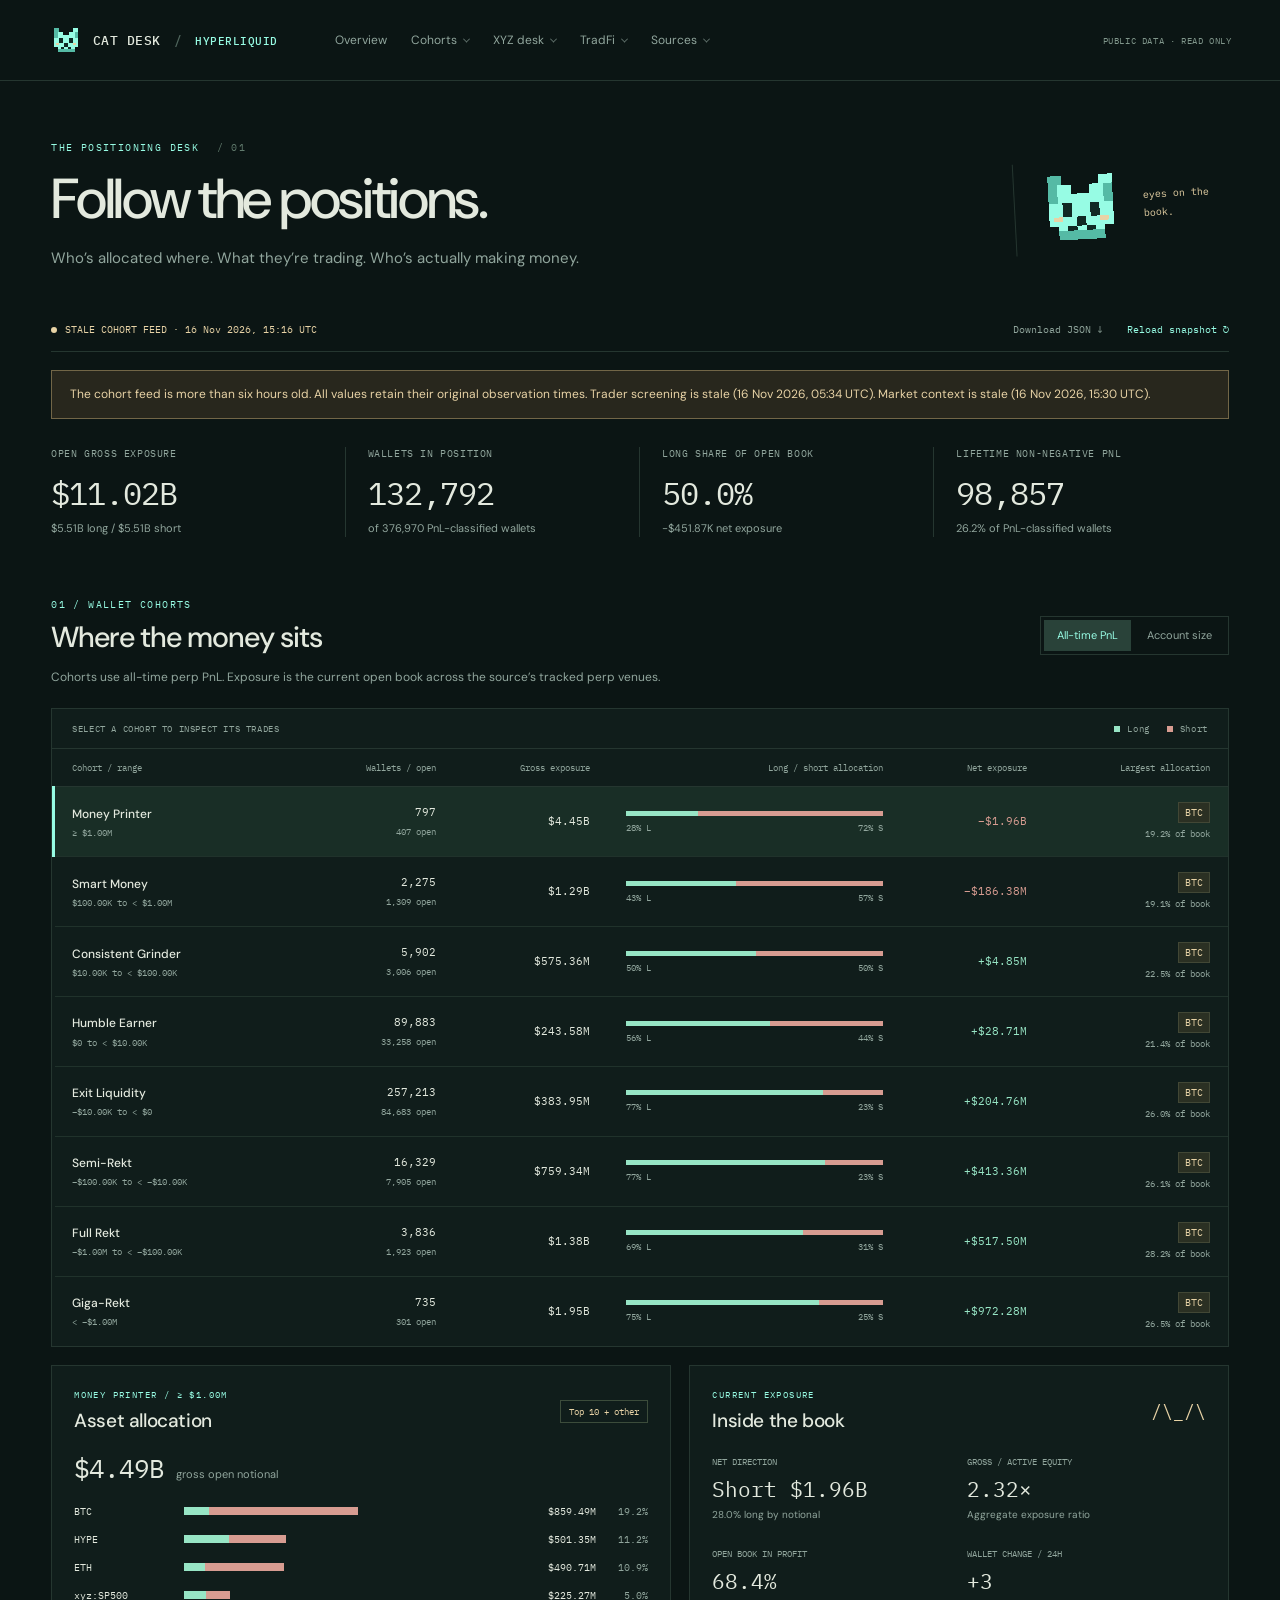
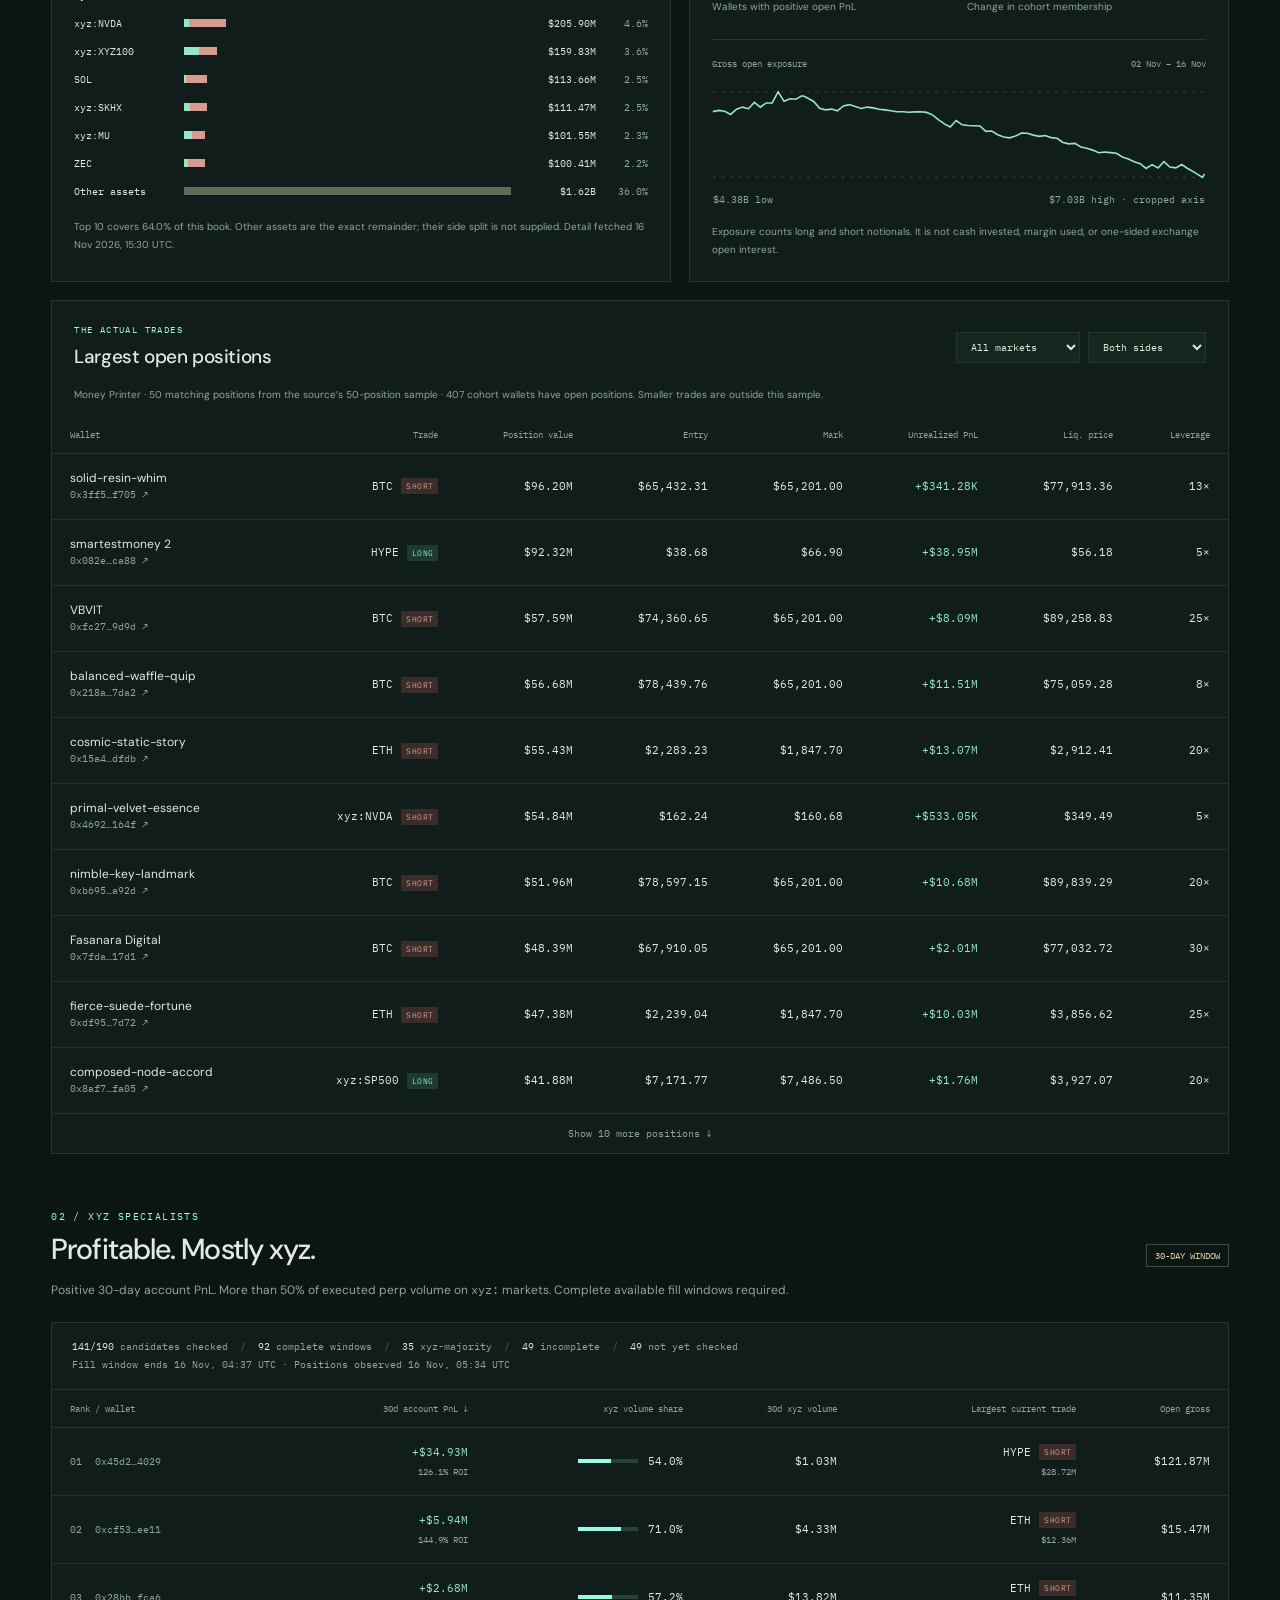
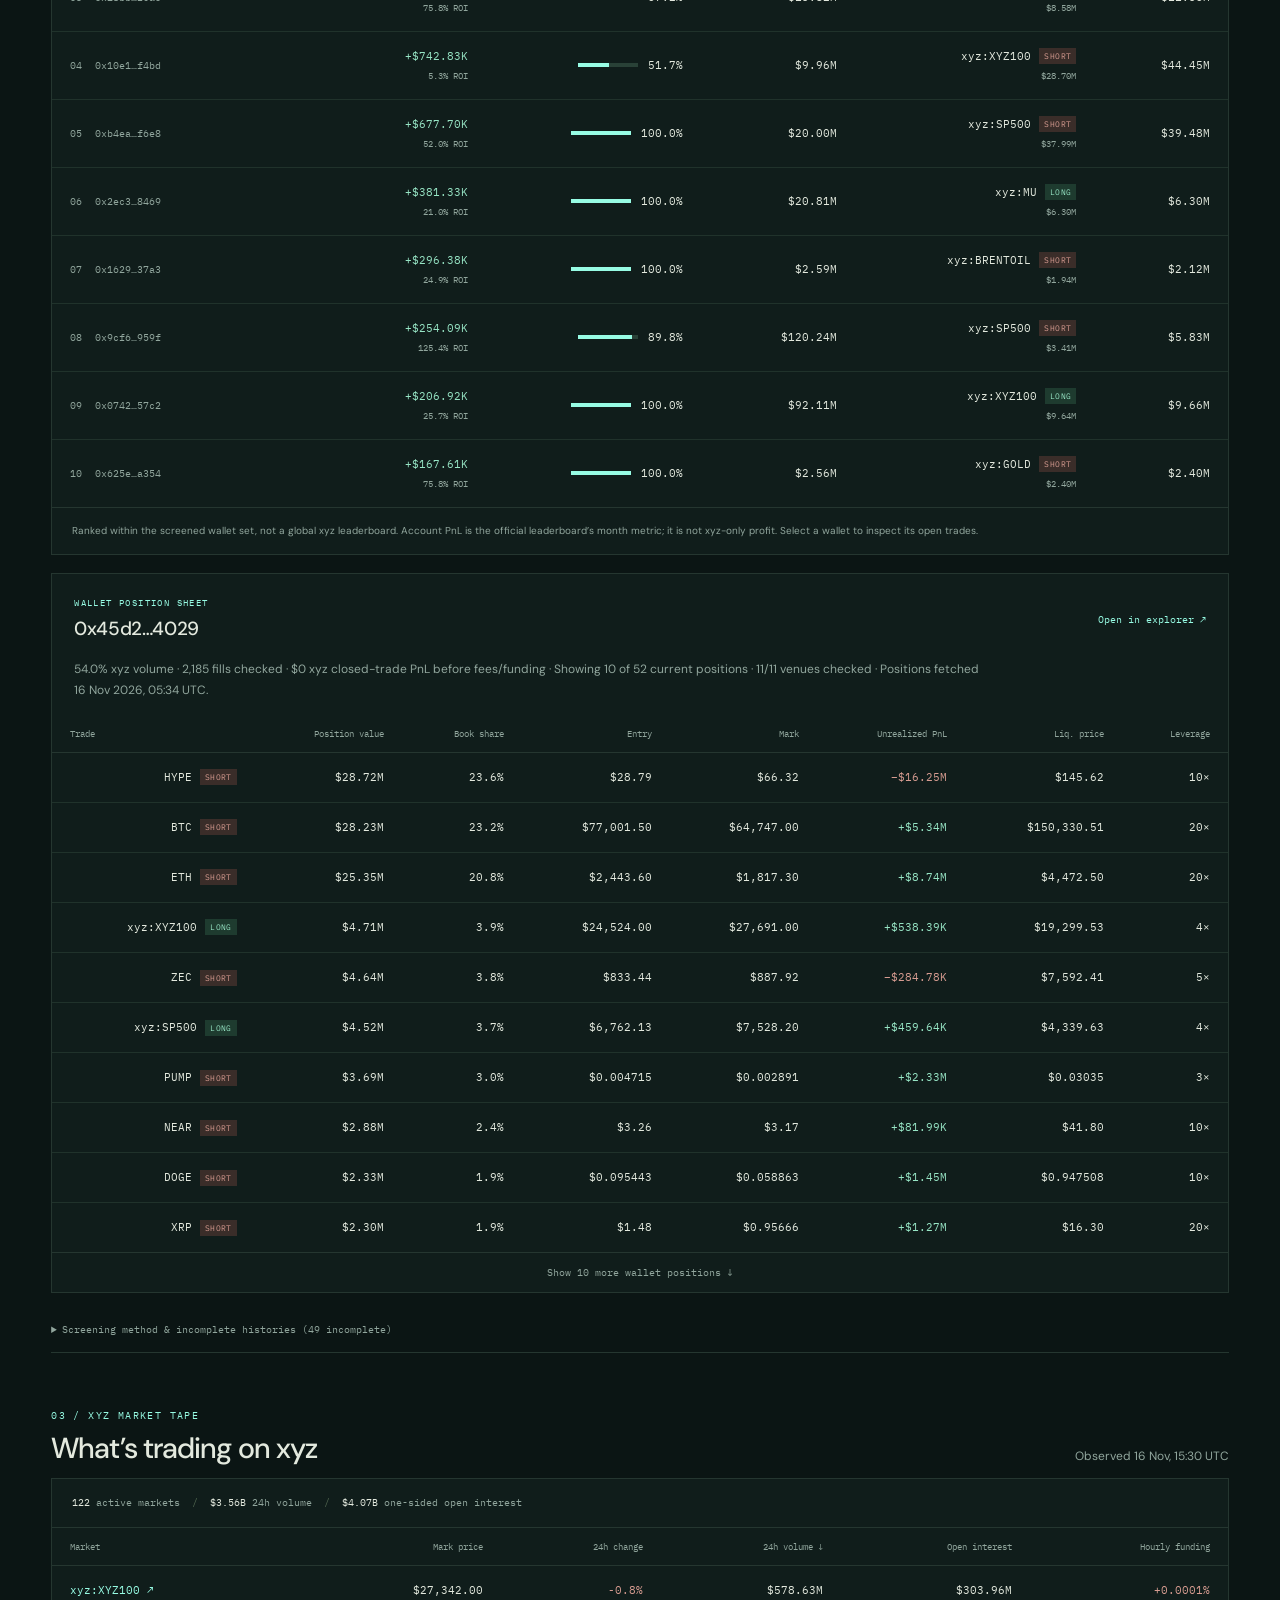
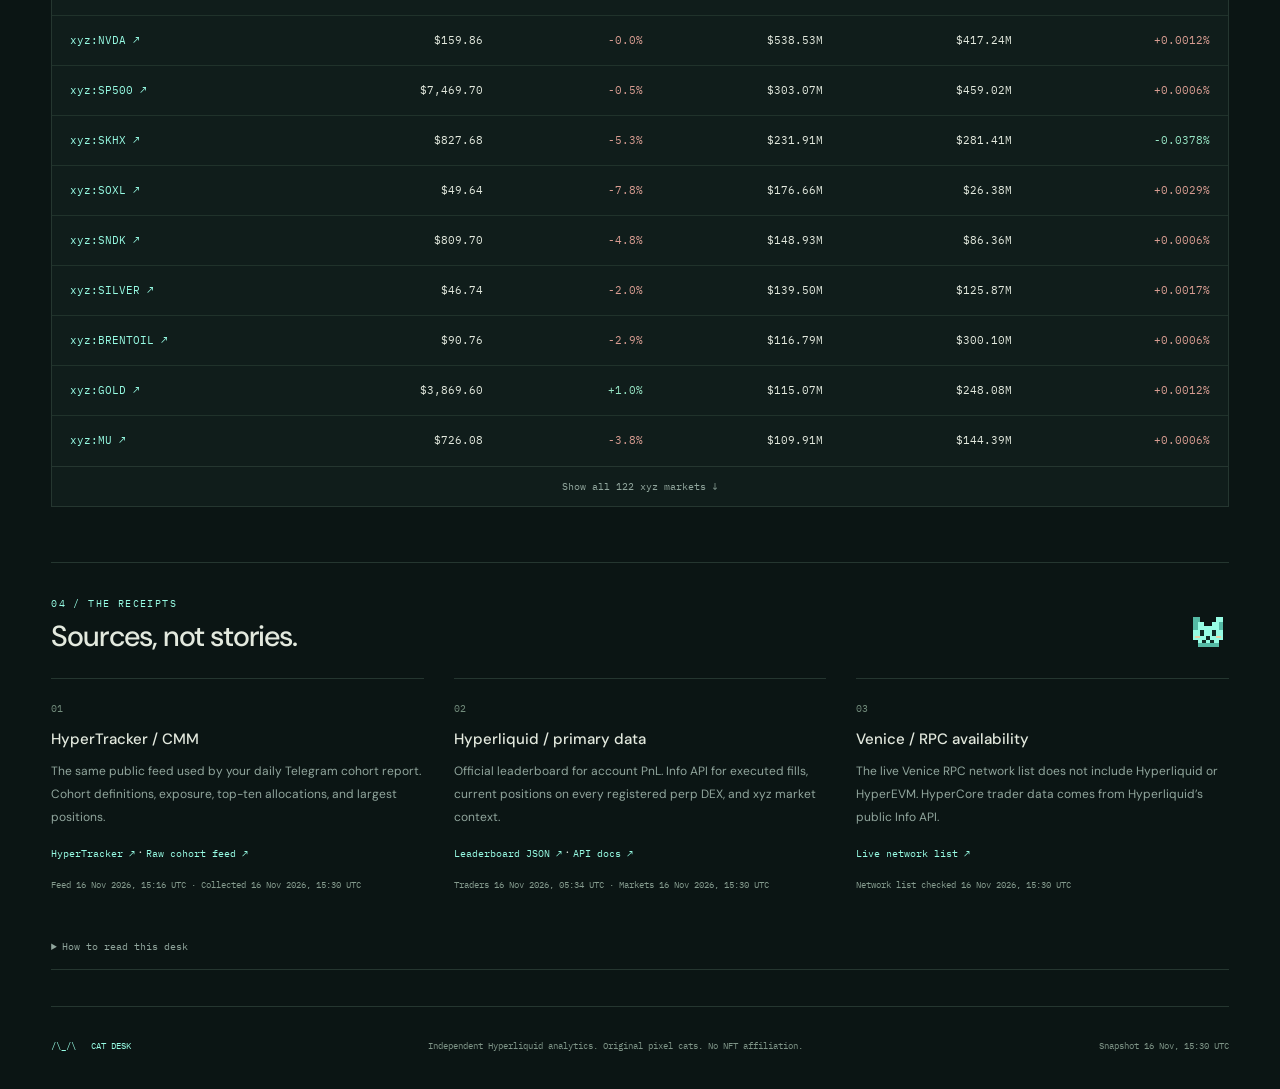
==== index.html @ f2c0b2eb "Initial commit: Hyperliquid cohort desk with shared nav and TradFi browser" ====
<!doctype html>
<html lang="en">
<head>
  <meta charset="utf-8">
  <meta name="viewport" content="width=device-width, initial-scale=1">
  <meta name="theme-color" content="#0b1514">
  <meta name="description" content="Hyperliquid cohort allocations, actual open trades, and verified xyz-majority profitable traders. Public sources, clear coverage.">
  <title>Cat Desk — Hyperliquid trader analytics</title>
  <link rel="icon" href="assets/cat.svg" type="image/svg+xml">
  <link rel="stylesheet" href="styles.css">
  <script src="nav.js" defer></script>
  <script src="app.js" defer></script>
</head>
<body>
  <a class="skip-link" href="#cohorts">Skip to data</a>
  <header class="topbar">
    <a class="brand" href="index.html"><img src="assets/cat.svg" width="34" height="34" alt=""><span>CAT DESK<span class="brand-divider">/</span><span class="brand-network">HYPERLIQUID</span></span></a>
    <button class="nav-burger" type="button" aria-expanded="false" aria-controls="site-nav">MENU</button>
    <nav id="site-nav" aria-label="Main navigation">
      <a href="index.html" class="nav-home">Overview</a>
      <div class="nav-dd"><button type="button" aria-expanded="false">Cohorts</button><div class="nav-menu">
        <a href="index.html#cohorts">Where the money sits</a>
        <a href="index.html#allocation">Asset allocation</a>
        <a href="index.html#book">Inside the book</a>
        <a href="index.html#positions">Largest open positions</a>
      </div></div>
      <div class="nav-dd"><button type="button" aria-expanded="false">XYZ desk</button><div class="nav-menu">
        <a href="xyz.html#matrix">XYZ cohort matrix</a>
        <a href="xyz.html#pair-detail">Pair breakdown</a>
        <a href="xyz.html#pair-trades">Reported trades</a>
        <a href="index.html#xyz">xyz specialists</a>
        <a href="index.html#markets">xyz market tape</a>
      </div></div>
      <div class="nav-dd"><button type="button" aria-expanded="false">TradFi</button><div class="nav-menu">
        <a href="xyz.html#tradfi">All TradFi pairs</a>
        <a href="xyz.html#tradfi-indices">Indices</a>
        <a href="xyz.html#tradfi-commodities">Commodities &amp; energy</a>
        <a href="xyz.html#tradfi-fx">FX &amp; rates</a>
        <a href="xyz.html#tradfi-etfs">ETFs &amp; funds</a>
        <a href="xyz.html#tradfi-equities">Single-name equities</a>
      </div></div>
      <div class="nav-dd"><button type="button" aria-expanded="false">Sources</button><div class="nav-menu">
        <a href="index.html#sources">Data sources</a>
        <a href="xyz.html#method">xyz coverage &amp; method</a>
      </div></div>
    </nav>
    <span class="desk-tag">PUBLIC DATA · READ ONLY</span>
  </header>

  <main class="container">
    <section class="hero" aria-labelledby="page-title">
      <div><p class="eyebrow">THE POSITIONING DESK <span>/ 01</span></p><h1 id="page-title">Follow the positions.</h1><p class="intro">Who’s allocated where. What they’re trading. Who’s actually making money.</p></div>
      <div class="hero-cat"><img src="assets/cat.svg" width="92" height="92" alt="An original mint pixel cat"><span>eyes on the book.</span></div>
    </section>

    <div class="statusbar"><span id="freshness" role="status">Loading source snapshot…</span><div><a href="data/snapshot.json" download="hyperliquid-snapshot.json">Download JSON ↓</a><button id="reload" class="text-button" type="button">Reload snapshot ↻</button></div></div>
    <div id="notice" class="notice" role="status" hidden></div>
    <noscript><p class="notice">Enable JavaScript to view the dashboard. The complete dataset is also available in <a href="data/snapshot.json">snapshot.json</a>.</p></noscript>
    <section class="kpis" aria-label="PnL cohort totals" id="kpis"><p class="muted">Reading public cohort data…</p></section>

    <section id="cohorts" class="section" aria-labelledby="cohort-heading">
      <div class="section-head"><div><p class="eyebrow">01 / WALLET COHORTS</p><h2 id="cohort-heading">Where the money sits</h2></div><div class="segmented" role="group" aria-label="Group cohorts by"><button type="button" data-group="pnl" aria-pressed="true">All-time PnL</button><button type="button" data-group="size" aria-pressed="false">Account size</button></div></div>
      <p id="cohort-explanation" class="section-note">Cohorts use all-time perp PnL. Exposure is the current open book across the source’s tracked perp venues.</p>
      <div class="panel cohort-panel"><div class="panel-meta"><span>SELECT A COHORT TO INSPECT ITS TRADES</span><span class="legend"><i class="long-dot"></i>Long <i class="short-dot"></i>Short</span></div><div class="table-scroll"><table class="cohort-table"><thead><tr><th scope="col">Cohort / range</th><th scope="col">Wallets <span class="muted">/ open</span></th><th scope="col">Gross exposure</th><th scope="col" class="bias-col">Long / short allocation</th><th scope="col">Net exposure</th><th scope="col">Largest allocation</th></tr></thead><tbody id="cohort-rows"></tbody></table></div></div>

      <div class="detail-grid">
        <section class="panel allocation-panel" id="allocation" aria-labelledby="allocation-heading"><div class="panel-heading"><div><p class="eyebrow" id="selected-label">COHORT DETAIL</p><h3 id="allocation-heading">Asset allocation</h3></div><span class="chip" id="allocation-count">Top 10 + other</span></div><div id="allocation-summary" class="allocation-summary"></div><div id="allocations" class="allocation-list"></div><p class="footnote" id="allocation-footnote"></p></section>
        <section class="panel book-panel" id="book" aria-labelledby="book-heading"><div class="panel-heading"><div><p class="eyebrow">CURRENT EXPOSURE</p><h3 id="book-heading">Inside the book</h3></div><span class="mini-cat" aria-hidden="true">/\_/\</span></div><div id="book-stats" class="book-stats"></div><div class="chart-header"><span>Gross open exposure</span><span id="history-range"></span></div><div id="exposure-chart" class="exposure-chart"></div><p class="footnote">Exposure counts long and short notionals. It is not cash invested, margin used, or one-sided exchange open interest.</p></section>
      </div>

      <section class="panel positions-panel" id="positions" aria-labelledby="positions-heading"><div class="panel-heading"><div><p class="eyebrow">THE ACTUAL TRADES</p><h3 id="positions-heading">Largest open positions</h3></div><div class="filter-pair"><label class="sr-only" for="position-market">Position market</label><select id="position-market"><option value="all">All markets</option><option value="xyz">xyz only</option></select><label class="sr-only" for="position-side">Position side</label><select id="position-side"><option value="all">Both sides</option><option value="long">Long</option><option value="short">Short</option></select></div></div><p class="footnote" id="position-coverage"></p><div class="table-scroll"><table><thead><tr><th scope="col">Wallet</th><th scope="col">Trade</th><th scope="col">Position value</th><th scope="col">Entry</th><th scope="col">Mark</th><th scope="col">Unrealized PnL</th><th scope="col">Liq. price</th><th scope="col">Leverage</th></tr></thead><tbody id="position-rows"></tbody></table></div><button id="more-positions" class="more-button" type="button" hidden>Show more positions ↓</button></section>
    </section>

    <section id="xyz" class="section" aria-labelledby="xyz-heading"><div class="section-head"><div><p class="eyebrow">02 / XYZ SPECIALISTS</p><h2 id="xyz-heading">Profitable. Mostly xyz.</h2></div><span class="chip">30-DAY WINDOW</span></div><p class="section-note">Positive 30-day account PnL. More than 50% of executed perp volume on <code>xyz:</code> markets. Complete available fill windows required.</p>
      <div class="panel"><div id="trader-coverage" class="coverage-strip">Loading trader coverage…</div><div class="table-scroll"><table class="trader-table"><thead><tr><th scope="col">Rank / wallet</th><th scope="col">30d account PnL ↓</th><th scope="col">xyz volume share</th><th scope="col">30d xyz volume</th><th scope="col">Largest current trade</th><th scope="col">Open gross</th></tr></thead><tbody id="trader-rows"></tbody></table></div><p class="footnote table-footnote">Ranked within the screened wallet set, not a global xyz leaderboard. Account PnL is the official leaderboard’s month metric; it is not xyz-only profit. Select a wallet to inspect its open trades.</p></div>
      <section class="panel trader-detail" id="trader-detail" aria-labelledby="trader-detail-heading" hidden><div class="panel-heading"><div><p class="eyebrow">WALLET POSITION SHEET</p><h3 id="trader-detail-heading"></h3></div><a id="trader-explorer" target="_blank" rel="noopener noreferrer">Open in explorer ↗</a></div><p class="section-note" id="trader-detail-meta"></p><div class="table-scroll"><table><thead><tr><th scope="col">Trade</th><th scope="col">Position value</th><th scope="col">Book share</th><th scope="col">Entry</th><th scope="col">Mark</th><th scope="col">Unrealized PnL</th><th scope="col">Liq. price</th><th scope="col">Leverage</th></tr></thead><tbody id="trader-position-rows"></tbody></table></div><button type="button" id="more-trader-positions" class="more-button" hidden>Show more wallet positions ↓</button></section>
      <details class="method-details"><summary>Screening method & incomplete histories <span id="incomplete-count"></span></summary><div id="trader-method"></div></details>
    </section>

    <section id="markets" class="section" aria-labelledby="market-heading"><div class="section-head"><div><p class="eyebrow">03 / XYZ MARKET TAPE</p><h2 id="market-heading">What’s trading on xyz</h2></div><span class="small muted" id="market-time"></span></div><div class="panel"><div id="market-totals" class="coverage-strip"></div><div class="table-scroll"><table><thead><tr><th scope="col">Market</th><th scope="col">Mark price</th><th scope="col">24h change</th><th scope="col">24h volume ↓</th><th scope="col">Open interest</th><th scope="col">Hourly funding</th></tr></thead><tbody id="market-rows"></tbody></table></div><button type="button" id="more-markets" class="more-button">Show all xyz markets ↓</button></div></section>

    <section id="sources" class="section source-section" aria-labelledby="sources-heading"><div class="section-head"><div><p class="eyebrow">04 / THE RECEIPTS</p><h2 id="sources-heading">Sources, not stories.</h2></div><img src="assets/cat.svg" width="42" height="42" alt=""></div><div class="source-grid"><article><span class="source-number">01</span><h3>HyperTracker / CMM</h3><p>The same public feed used by your daily Telegram cohort report. Cohort definitions, exposure, top-ten allocations, and largest positions.</p><a href="https://app.coinmarketman.com/hypertracker" target="_blank" rel="noopener noreferrer">HyperTracker ↗</a> · <a href="https://dw3ji7n7thadj.cloudfront.net/aggregator/segments.json" target="_blank" rel="noopener noreferrer">Raw cohort feed ↗</a><p class="source-time" id="cohort-source-time"></p></article><article><span class="source-number">02</span><h3>Hyperliquid / primary data</h3><p>Official leaderboard for account PnL. Info API for executed fills, current positions on every registered perp DEX, and xyz market context.</p><a href="https://stats-data.hyperliquid.xyz/Mainnet/leaderboard" target="_blank" rel="noopener noreferrer">Leaderboard JSON ↗</a> · <a href="https://hyperliquid.gitbook.io/hyperliquid-docs/for-developers/api/info-endpoint" target="_blank" rel="noopener noreferrer">API docs ↗</a><p class="source-time" id="primary-source-time"></p></article><article><span class="source-number">03</span><h3>Venice / RPC availability</h3><p id="venice-note">Checking supported networks…</p><a href="https://api.venice.ai/api/v1/crypto/rpc/networks" target="_blank" rel="noopener noreferrer">Live network list ↗</a><p class="source-time" id="venice-source-time"></p></article></div>
      <details class="method-details"><summary>How to read this desk</summary><div class="reading-guide"><p><strong>Two cohort lenses.</strong> All-time PnL and account-size cohorts overlap. Totals use only the PnL lens; never add both lenses together. Size bands are the source’s classifications, not independently recalculated balances.</p><p><strong>Allocation.</strong> Dollar figures are gross open notional. Top-ten assets are reported by the source; “Other” is the remaining notional. Long share is long ÷ (long + short), calculated here rather than using the source’s equity-normalized bias field.</p><p><strong>Different observation times.</strong> Cohort totals and cohort detail files are independent snapshots. Detail percentages use the detail file’s own denominator. Wallet position sheets are queried directly and can be newer than cohort aggregates.</p><p><strong>Wallets, not people.</strong> Subaccounts and hedges elsewhere are not consolidated. A large short is an observed position, not evidence of a trader’s overall market view. Open-position profit share is not an historical win rate.</p><p><strong>Refresh.</strong> This is a timestamped static snapshot, refreshed by the included workflow when deployed. Reload fetches the latest published file. Stale sections remain dated; unavailable data is not replaced with invented values.</p></div></details>
    </section>
    <footer><a class="footer-brand" href="#">/\_/\ &nbsp; CAT DESK</a><span>Independent Hyperliquid analytics. Original pixel cats. No NFT affiliation.</span><span id="build-time"></span></footer>
  </main>
</body>
</html>
---- styles.css ----
@import url('https://fonts.googleapis.com/css2?family=DM+Sans:wght@400;450;500;550;600;650;700&family=IBM+Plex+Mono:wght@400;450;500;600&display=swap');

:root{color-scheme:dark;--bg:#0b1514;--panel:#101d1b;--raised:#162622;--line:#253630;--text:#e3e9de;--muted:#91a69d;--mint:#97fce4;--long:#97e5c5;--short:#d79c91;--sand:#e8d3a6;--mono:'IBM Plex Mono',Consolas,monospace;--sans:'DM Sans',Arial,sans-serif}
*{box-sizing:border-box}html{scroll-behavior:smooth;scroll-padding-top:28px}body{margin:0;background:var(--bg);color:var(--text);font:14px/1.55 var(--sans);-webkit-font-smoothing:antialiased}a{color:var(--mint);text-decoration:none}a:hover{text-decoration:underline;text-underline-offset:4px}button,select{font:inherit}button,a,select{-webkit-tap-highlight-color:transparent}button,select{color:var(--text);cursor:pointer}button:focus-visible,a:focus-visible,select:focus-visible,summary:focus-visible{outline:2px solid var(--mint);outline-offset:4px}button{border:1px solid var(--line);background:var(--raised)}button:disabled{cursor:wait;opacity:.65}[hidden]{display:none!important}h1,h2,h3,p{margin:0}h1,h2,h3{font-weight:500}h1{font-size:clamp(36px,4.4vw,61px);line-height:1.1;letter-spacing:-2.3px;margin:13px 0 17px}h2{font-size:29px;letter-spacing:-.9px;line-height:1.2}h3{font-size:19px;letter-spacing:-.4px}.mono,code{font-family:var(--mono)}.muted{color:var(--muted)}.small{font-size:12px}.positive{color:var(--long)}.negative{color:var(--short)}.sr-only{position:absolute;width:1px;height:1px;padding:0;margin:-1px;overflow:hidden;clip:rect(0,0,0,0);white-space:nowrap;border:0}.skip-link{position:absolute;top:-50px;left:20px;background:var(--mint);color:var(--bg);padding:10px;z-index:5}.skip-link:focus{top:10px}
.topbar{min-height:81px;border-bottom:1px solid var(--line);display:flex;align-items:center;gap:46px;padding:14px 3.8%}.brand{display:flex;align-items:center;gap:10px;color:var(--text);font:500 13px var(--mono);white-space:nowrap;letter-spacing:.5px}.brand:hover{text-decoration:none}.brand-divider{color:#50665d;margin:0 13px}.brand-network{font-size:11px;color:var(--mint)}nav{display:flex;gap:28px}nav a{font-size:12px;color:var(--muted)}nav a:hover{color:var(--text)}.desk-tag{margin-left:auto;font:9px var(--mono);color:#80968b;letter-spacing:.6px;white-space:nowrap}.container{max-width:1380px;margin:auto;padding:0 4%}.hero{display:flex;align-items:center;justify-content:space-between;padding:59px 0 39px;gap:20px}.eyebrow{color:var(--mint);font:10px/1.5 var(--mono);letter-spacing:1.4px}.eyebrow span{color:#617b6d;margin-left:10px}.intro{font-size:15px;color:var(--muted)}.hero-cat{display:flex;align-items:center;gap:16px;padding:0 12px 0 20px;border-left:1px solid var(--line);transform:rotate(-3deg)}.hero-cat img{image-rendering:pixelated}.hero-cat span{font:10px var(--mono);color:var(--sand);width:74px;line-height:1.8}.statusbar{display:flex;justify-content:space-between;align-items:center;border-bottom:1px solid var(--line);padding:13px 0;font:10px/1.6 var(--mono);color:var(--muted);gap:16px}.statusbar>div{display:flex;gap:24px;align-items:center;white-space:nowrap}.statusbar a{color:var(--muted)}.text-button{border:0;background:transparent;padding:0;color:var(--mint);font:inherit}.status-dot{display:inline-block;width:6px;height:6px;background:var(--mint);margin-right:8px;border-radius:50%}.stale .status-dot{background:var(--sand)}.stale{color:var(--sand)}.notice{border:1px solid #726647;background:#28271d;color:var(--sand);padding:14px 18px;font-size:12px;margin-top:18px;overflow-wrap:anywhere}.kpis{display:grid;grid-template-columns:repeat(4,1fr);padding:28px 0 5px}.kpi{padding:0 22px;border-right:1px solid var(--line)}.kpi:first-child{padding-left:0}.kpi:last-child{border:0}.kpi-label{font:10px var(--mono);color:var(--muted);letter-spacing:.6px}.kpi-value{font:400 clamp(23px,2.5vw,34px) var(--mono);letter-spacing:-1px;margin:12px 0 6px}.kpi-sub{font-size:11px;color:var(--muted)}
.section{margin-top:55px}.section-head{display:flex;align-items:flex-end;justify-content:space-between;gap:20px;margin-bottom:12px}.section-head .eyebrow{margin-bottom:8px}.section-note{font-size:12px;color:var(--muted);max-width:960px;line-height:1.8;margin:0 0 20px}.segmented{display:inline-flex;border:1px solid var(--line);padding:3px;gap:3px;flex-shrink:0}.segmented button{font-size:11px;padding:7px 13px;border:0;background:transparent;color:var(--muted)}.segmented button[aria-pressed=true]{background:#294239;color:var(--mint)}.panel{border:1px solid var(--line);background:var(--panel)}.panel-meta{display:flex;align-items:center;justify-content:space-between;padding:14px 20px;font:9px var(--mono);letter-spacing:.6px;color:var(--muted);gap:20px;border-bottom:1px solid var(--line)}.legend{display:inline-flex;align-items:center;gap:7px;white-space:nowrap}.legend i{height:6px;width:6px;display:inline-block}.long-dot{background:var(--long)}.short-dot{background:var(--short);margin-left:10px}.table-scroll{overflow-x:auto;scrollbar-width:thin;scrollbar-color:#385348 transparent}table{width:100%;border-collapse:collapse;font-size:12px;text-align:right;white-space:nowrap;font-variant-numeric:tabular-nums}th{font:9px var(--mono);font-weight:400;color:var(--muted);padding:13px 18px;text-align:right;border-bottom:1px solid var(--line)}td{padding:16px 18px;border-bottom:1px solid #20322b;font-family:var(--mono);font-size:11px}th:first-child,td:first-child{text-align:left}tbody tr:last-child td{border-bottom:0}tbody tr:hover{background:#152821}.cohort-table td{padding-top:15px;padding-bottom:15px}.cohort-table th:first-child{width:21%}.cohort-table td:first-child{border-left:3px solid transparent;padding-left:17px}.cohort-table tr.selected{background:#192e26}.cohort-table tr.selected td:first-child{border-left-color:var(--mint)}.cohort-name{font:500 12px var(--sans);padding:0;background:transparent;border:0;text-align:left;color:var(--text)}.cohort-name:hover{color:var(--mint)}.range{display:block;font:9px var(--mono);color:var(--muted);margin-top:4px}.subvalue{display:block;color:var(--muted);font-size:9px;margin-top:4px}.bias-col{min-width:202px}.bias-bar{display:flex;width:100%;height:5px;overflow:hidden;background:#243b32}.bias-bar .long{background:var(--long)}.bias-bar .short{background:var(--short)}.bias-labels{display:flex;justify-content:space-between;font:9px var(--mono);margin-top:6px;color:var(--muted)}.asset-pill{display:inline-block;font:10px var(--mono);padding:3px 6px;color:var(--sand);background:#2b3023;border:1px solid #424735}.detail-grid{display:grid;grid-template-columns:1.15fr 1fr;gap:18px;margin-top:18px}.panel-heading{padding:22px 22px 15px;display:flex;justify-content:space-between;align-items:center;gap:16px}.panel-heading .eyebrow{font-size:9px;margin-bottom:5px}.chip{border:1px solid #3c4c3b;color:var(--sand);font:9px var(--mono);padding:5px 8px;white-space:nowrap}.allocation-summary{display:flex;align-items:baseline;gap:12px;padding:0 22px 20px}.allocation-summary strong{font:26px var(--mono);font-weight:400;letter-spacing:-1px}.allocation-summary span{font-size:11px;color:var(--muted)}.allocation-list{padding:0 22px}.allocation-row{display:grid;grid-template-columns:100px 1fr 75px 42px;gap:10px;align-items:center;margin-bottom:15px;font:10px var(--mono)}.allocation-row .bias-bar{height:8px}.allocation-name{overflow:hidden;text-overflow:ellipsis;white-space:nowrap;color:var(--text)}.allocation-value,.allocation-share{text-align:right}.allocation-share{color:var(--muted)}.allocation-other .bias-bar span{background:#5e6d57}.footnote{color:var(--muted);font-size:10px;line-height:1.8}.allocation-panel>.footnote,.book-panel>.footnote{margin:20px 22px 22px}.book-stats{display:grid;grid-template-columns:1fr 1fr;padding:4px 22px 22px;gap:22px 16px}.book-stat span{font:9px var(--mono);color:var(--muted);display:block;line-height:1.5}.book-stat strong{font:21px var(--mono);font-weight:400;display:block;margin-top:7px}.book-stat small{font-size:10px;color:var(--muted)}.mini-cat{font:18px var(--mono);color:var(--sand)}.chart-header{display:flex;justify-content:space-between;margin:0 22px 10px;padding-top:18px;border-top:1px solid var(--line);font:9px var(--mono);color:var(--muted);gap:10px}.exposure-chart{padding:0 22px}.exposure-chart svg{width:100%;height:124px;display:block;overflow:visible}.chart-axis{font:9px var(--mono);fill:var(--muted)}.positions-panel{margin-top:18px}.positions-panel>.footnote{margin:0 22px 12px}.filter-pair{display:flex;gap:8px}select{border:1px solid var(--line);background:#13271f;padding:7px 26px 7px 10px;border-radius:0;font:10px var(--mono)}.wallet-name{display:block;font:12px var(--sans);color:var(--text);max-width:190px;overflow:hidden;text-overflow:ellipsis}.wallet-address{font:10px var(--mono);color:var(--muted)}.trade-label{display:flex;align-items:center;gap:8px;justify-content:flex-end}.side-tag{font:8px var(--mono);padding:3px 5px;letter-spacing:.4px}.side-tag.long{color:var(--long);background:#1e3b2f}.side-tag.short{color:var(--short);background:#3a2d29}.more-button{width:100%;background:transparent;border:0;border-top:1px solid var(--line);color:var(--muted);font:10px var(--mono);padding:13px}.more-button:hover{color:var(--mint);background:var(--raised)}.coverage-strip{padding:15px 20px;border-bottom:1px solid var(--line);font:10px/1.8 var(--mono);color:var(--muted)}.coverage-strip strong{font-weight:400;color:var(--text)}.coverage-strip .separator{margin:0 12px;color:#50654f}.table-footnote{padding:14px 20px;border-top:1px solid var(--line)}.trader-table th:first-child{width:22%}.trader-button{display:flex;gap:13px;align-items:center;padding:0;background:none;border:0;text-align:left}.rank{font:10px var(--mono);color:var(--muted)}.trader-button:hover .wallet-name{color:var(--mint)}.share-meter{display:flex;align-items:center;gap:10px;justify-content:flex-end}.share-meter>span{display:block;background:#294137;width:60px;height:4px}.share-meter i{display:block;background:var(--mint);height:100%}.trader-detail{margin-top:18px}.trader-detail .section-note{padding:0 22px;margin-bottom:13px}.trader-detail .panel-heading>a{font:10px var(--mono)}.empty-cell{text-align:left!important;color:var(--muted);white-space:normal;line-height:1.8;padding:24px;font:12px var(--sans)}.method-details{margin-top:15px;border-bottom:1px solid var(--line);font-size:12px;color:var(--muted)}.method-details summary{padding:13px 0;cursor:pointer;color:var(--muted);font:10px var(--mono);line-height:1.8}.method-details summary:hover{color:var(--mint)}.method-details>div{padding:10px 0 22px;line-height:1.9;max-width:1000px}.method-details p+p{margin-top:10px}.incomplete-list{padding-left:20px}.incomplete-list li{margin-top:6px}.source-section{border-top:1px solid var(--line);padding-top:33px}.source-grid{display:grid;grid-template-columns:repeat(3,1fr);gap:30px;margin:25px 0 18px}.source-grid article{border-top:1px solid var(--line);padding-top:18px}.source-number{font:10px var(--mono);color:#728c7c}.source-grid h3{font-size:15px;letter-spacing:0;margin:9px 0}.source-grid p{font-size:12px;color:var(--muted);line-height:1.9;margin-bottom:13px}.source-grid a{font:10px var(--mono)}.source-grid .source-time{font:9px/1.8 var(--mono);margin-top:14px;color:#859b8e}.reading-guide strong{color:var(--text);font-weight:500}footer{padding:31px 0 35px;margin-top:36px;display:flex;justify-content:space-between;align-items:center;gap:20px;border-top:1px solid var(--line);font:9px/1.8 var(--mono);color:#7e9487}.footer-brand{color:var(--mint);white-space:nowrap}::selection{background:#3e6652;color:white}
@media(min-width:1500px){.container{padding:0 36px}}
@media(max-width:1100px){.topbar{gap:26px}.desk-tag{display:none}nav{margin-left:auto;gap:20px}.hero-cat span{display:none}.hero-cat{padding-left:10px}.detail-grid{grid-template-columns:1fr 1fr}.allocation-row{grid-template-columns:84px 1fr 64px 35px;gap:7px}.allocation-row,.chart-header{font-size:9px}.source-grid{gap:20px}footer{flex-wrap:wrap}}
@media(max-width:760px){.topbar{padding:15px 5%;flex-wrap:wrap;gap:16px}.brand{font-size:12px}.brand-network{font-size:10px}nav{width:100%;margin:0;justify-content:space-between;gap:10px}nav a{font-size:11px}.container{padding:0 5%}.hero{padding:34px 0 23px}.hero-cat{border:0;padding:0}.hero-cat img{height:62px;width:62px}h1{font-size:38px;letter-spacing:-1.7px}.intro{font-size:12px;max-width:300px}.eyebrow{font-size:9px;letter-spacing:1px}.statusbar{align-items:flex-start;flex-direction:column;gap:8px}.statusbar>div{width:100%;justify-content:space-between}.kpis{grid-template-columns:1fr 1fr;gap:25px 0;padding-top:24px}.kpi{padding:0 12px}.kpi:nth-child(3){padding-left:0}.kpi:nth-child(2){border:0}.kpi-label{font-size:8px}.kpi-value{font-size:26px}.kpi-sub{font-size:10px}.section{margin-top:38px}.section-head{align-items:flex-start}.section-head h2{font-size:23px}.segmented{margin-top:5px}.segmented button{padding:6px 8px;font-size:9px}.section-note{font-size:11px}.panel-meta{padding:12px;font-size:8px;letter-spacing:0;align-items:flex-start}.panel-meta>span:first-child{max-width:160px}.detail-grid{grid-template-columns:1fr;gap:15px;margin-top:15px}.allocation-row{grid-template-columns:96px 1fr 67px 35px;font-size:10px}.allocation-row .bias-bar{height:7px}.panel-heading{padding:18px 16px 14px;align-items:flex-start}.panel-heading h3{font-size:17px}.allocation-list{padding:0 16px}.allocation-summary{padding-left:16px}.positions-panel .panel-heading{flex-direction:column;gap:12px}.positions-panel>.footnote{margin-left:16px}.filter-pair{width:100%}.filter-pair select{flex:1}.coverage-strip{padding:13px 16px;font-size:9px}.coverage-strip .separator{margin:0 6px}.table-footnote{padding:13px 16px}.chip{font-size:8px;padding:4px 6px}.source-grid{grid-template-columns:1fr;gap:18px}.source-grid p{max-width:560px}.source-grid article{padding-top:14px}.source-grid h3{margin:5px 0}.source-grid p{margin-bottom:7px}.source-grid .source-time{margin-top:10px}footer{display:grid;gap:10px;padding-top:22px;margin-top:20px}.trader-detail .panel-heading{flex-direction:column;gap:8px}.trader-detail .section-note{padding:0 16px}}
@media(prefers-reduced-motion:reduce){html{scroll-behavior:auto}}

/* Shared dropdown navigation (identical on every page) */
.nav-burger{display:none}
.topbar nav{display:flex;align-items:center;gap:2px;margin:0}
.topbar nav>a,.nav-dd>button{display:flex;align-items:center;gap:7px;padding:8px 11px;border:0;background:transparent;font:12px var(--sans);color:var(--muted);white-space:nowrap}
.topbar nav>a:hover,.nav-dd>button:hover{color:var(--text);text-decoration:none}
.topbar nav .nav-home[aria-current=page]{color:var(--mint)}
.nav-dd{position:relative}
.nav-dd>button{cursor:pointer}
.nav-dd>button::after{content:'';width:4px;height:4px;border-right:1px solid currentColor;border-bottom:1px solid currentColor;transform:rotate(45deg) translate(-1px,-1px);opacity:.65;transition:transform .15s ease}
.nav-dd.open>button{color:var(--mint)}
.nav-dd.open>button::after{transform:rotate(225deg) translate(-1px,-1px)}
.nav-menu{display:none;position:absolute;top:calc(100% + 9px);left:0;z-index:30;min-width:238px;padding:6px;background:#0d1a17;border:1px solid var(--line);box-shadow:0 18px 42px rgba(0,0,0,.55)}
.nav-menu a{display:block;padding:9px 12px;font-size:11.5px;color:var(--muted);white-space:nowrap}
.nav-menu a:hover{background:var(--raised);color:var(--text);text-decoration:none}
.nav-dd.open>.nav-menu{display:block}
@media (hover:hover) and (min-width:901px){.nav-dd:hover>.nav-menu{display:block}.nav-dd:hover>button{color:var(--text)}}
@media (max-width:900px){
  .topbar{flex-wrap:wrap;gap:12px;padding-top:14px;padding-bottom:14px}
  .nav-burger{display:inline-block;order:3;margin-left:auto;padding:8px 11px;background:transparent;border:1px solid var(--line);font:9px var(--mono);letter-spacing:.7px;color:var(--muted)}
  .nav-burger:hover{color:var(--mint);border-color:#3c584b}
  .topbar nav{order:4;display:none;width:100%;flex-direction:column;align-items:stretch;gap:0;margin:0;padding-top:6px;border-top:1px solid var(--line)}
  .topbar nav.open{display:flex}
  .topbar nav>a,.nav-dd>button{justify-content:flex-start;width:100%;padding:12px 2px;border-bottom:1px solid #1b2b25;font-size:13px}
  .nav-dd>button::after{margin-left:auto;margin-right:6px}
  .nav-menu{position:static;display:none;min-width:0;padding:2px 0 6px 14px;border:0;background:transparent;box-shadow:none}
  .nav-dd.open>.nav-menu{display:block}
  .nav-menu a{padding:10px 0;font-size:12px;border-bottom:1px dashed #1b2b25;white-space:normal}
  .nav-menu a:last-child{border-bottom:0}
}
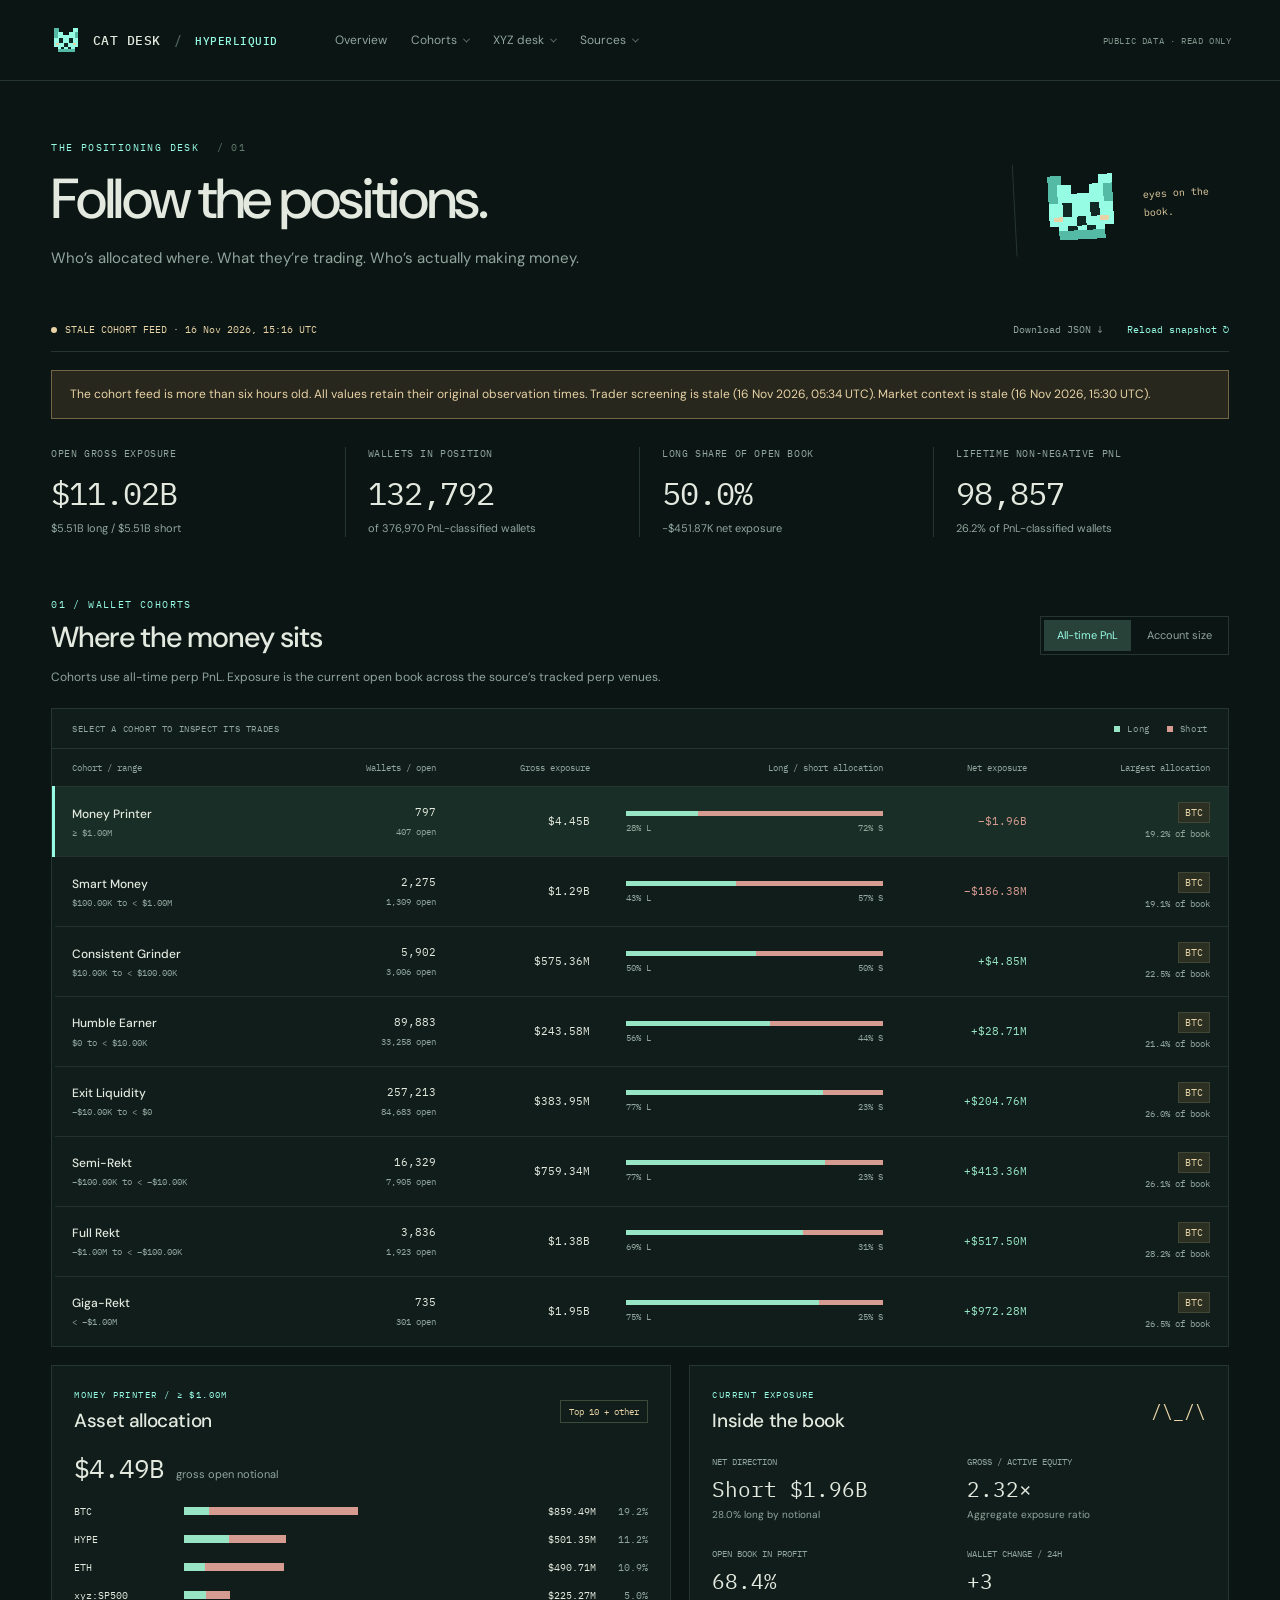
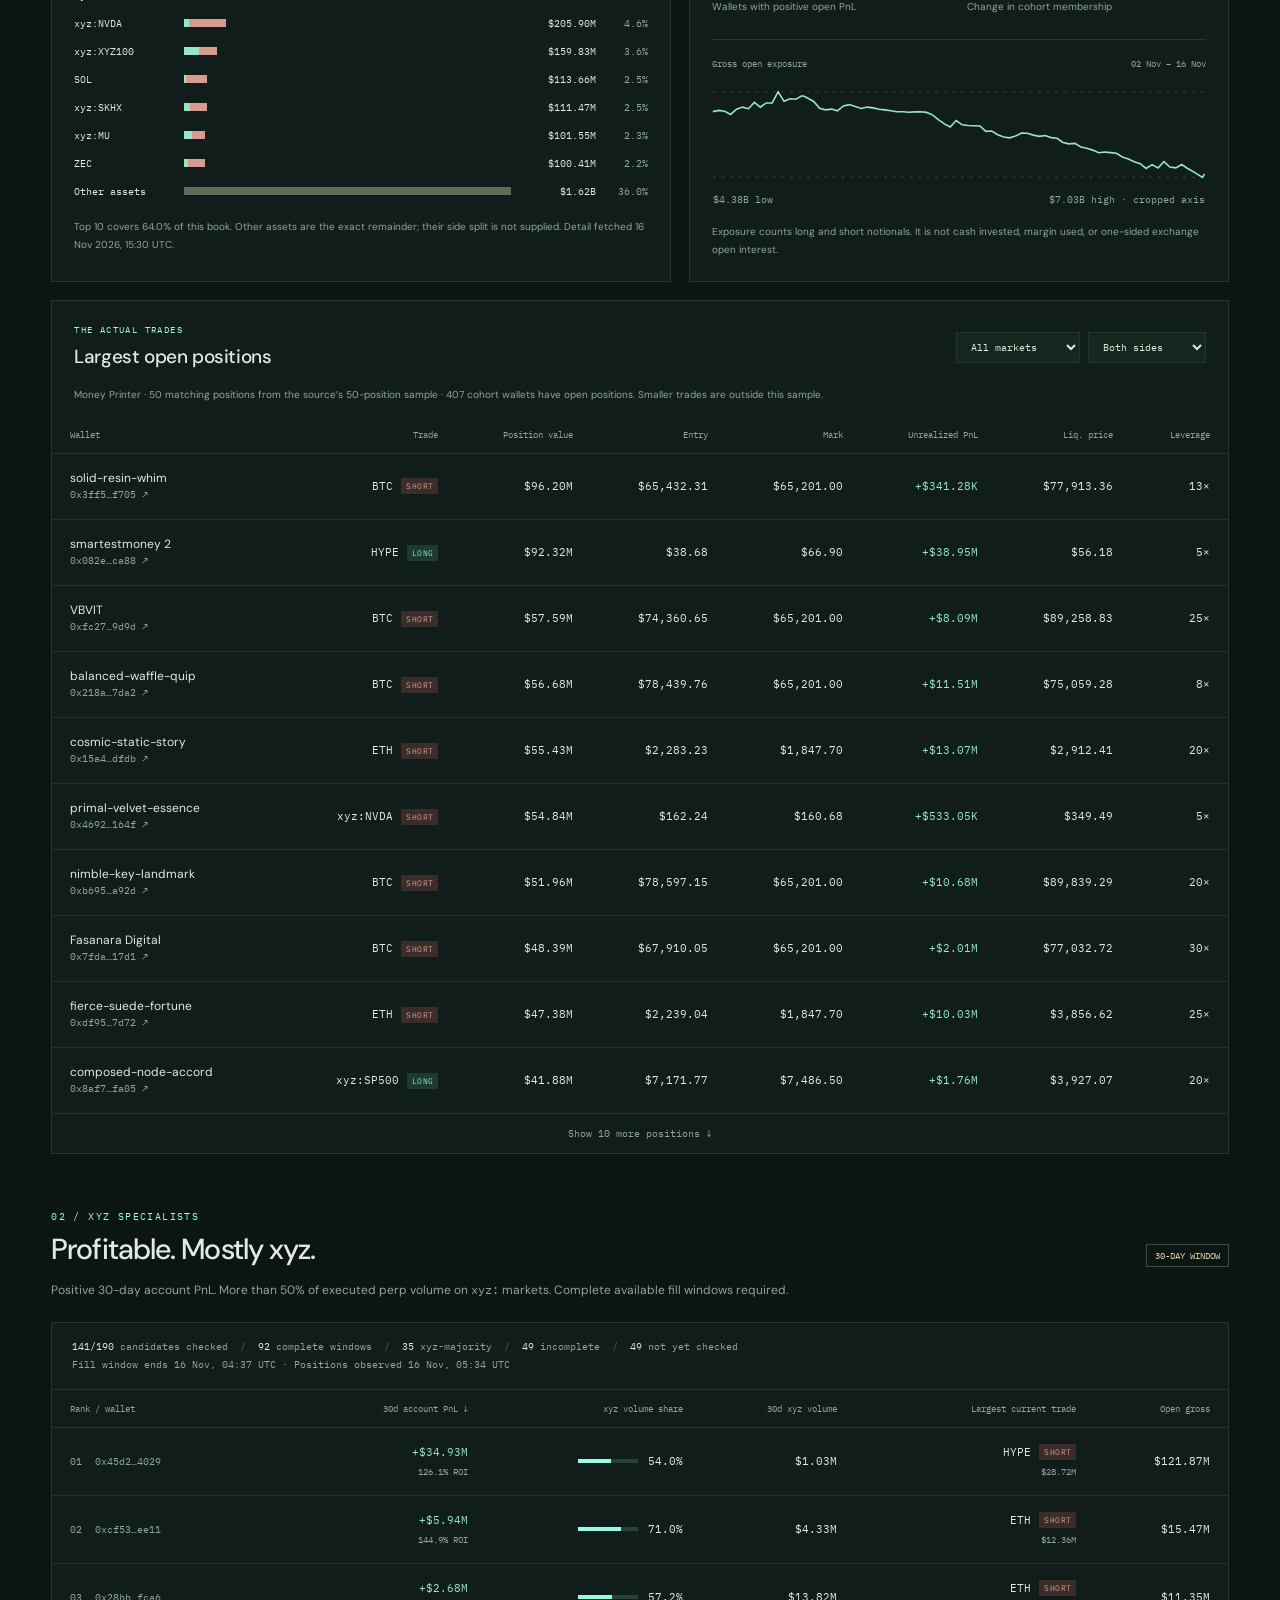
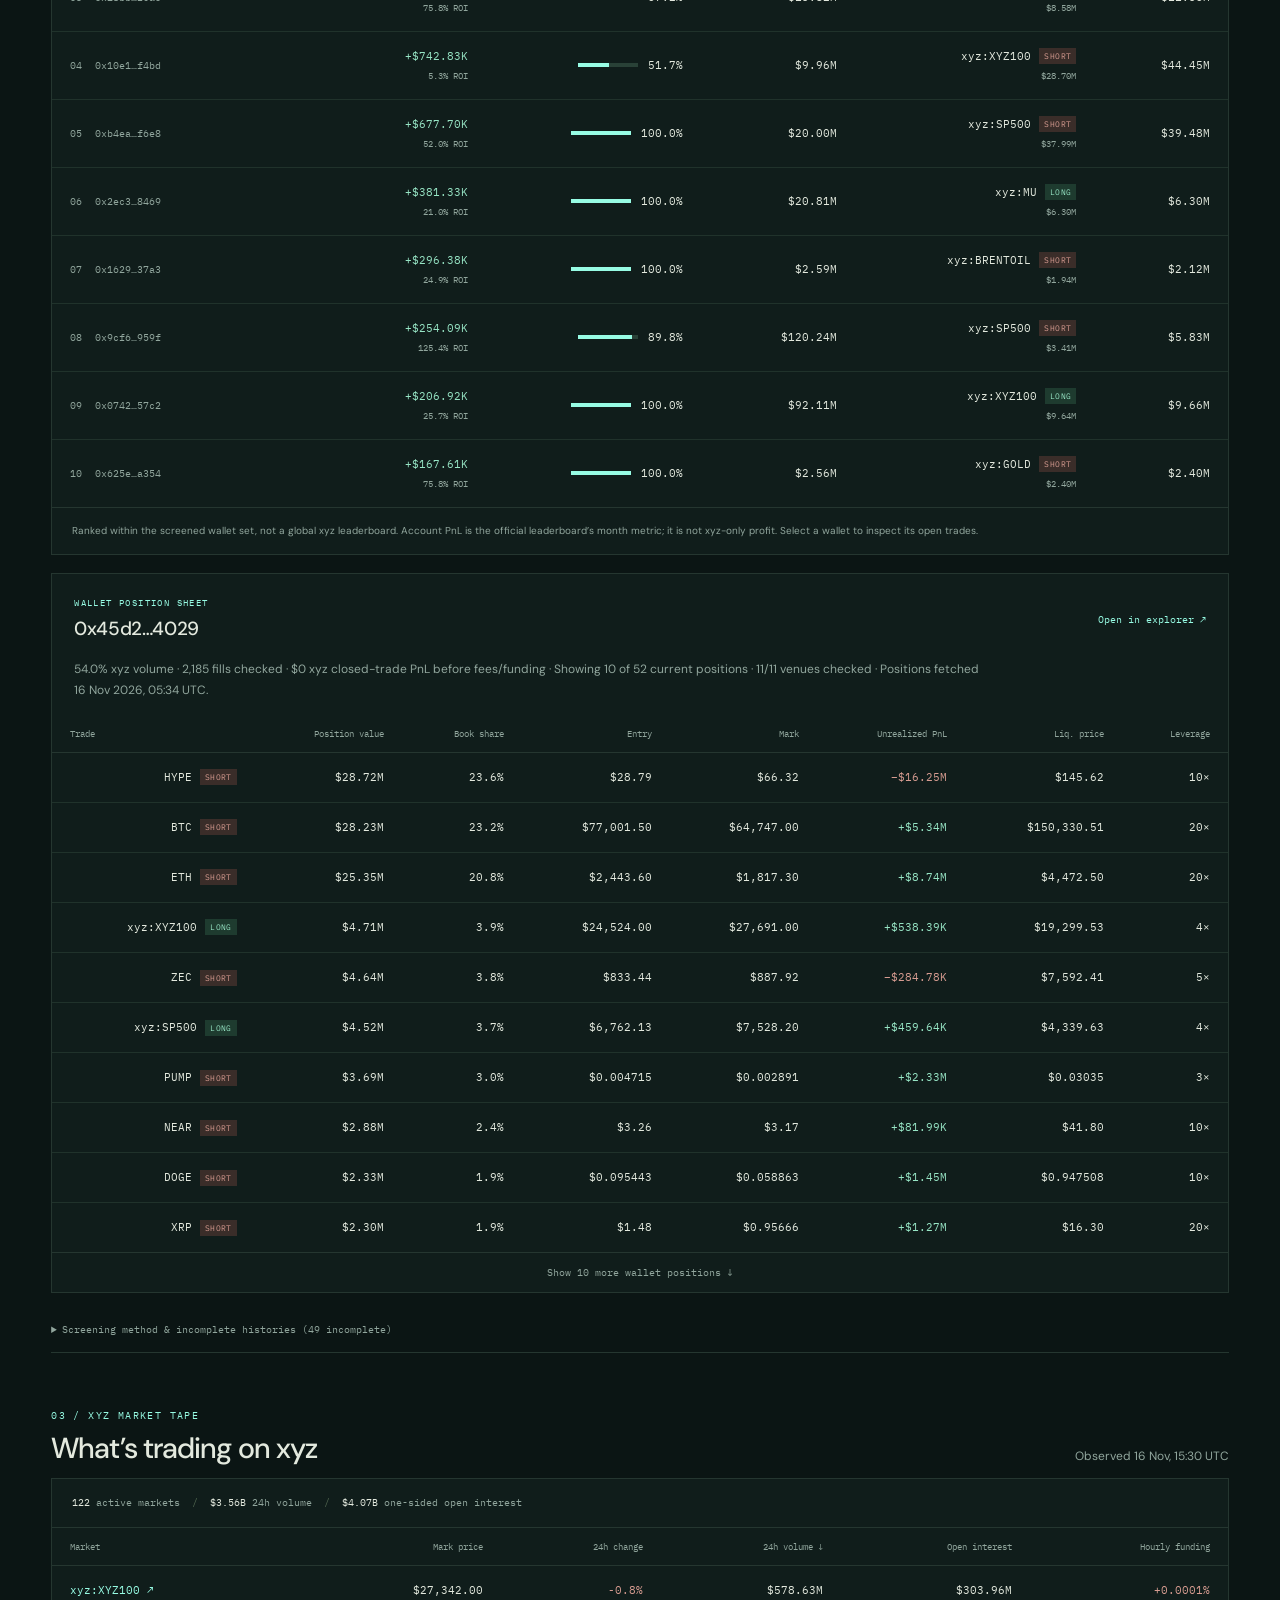
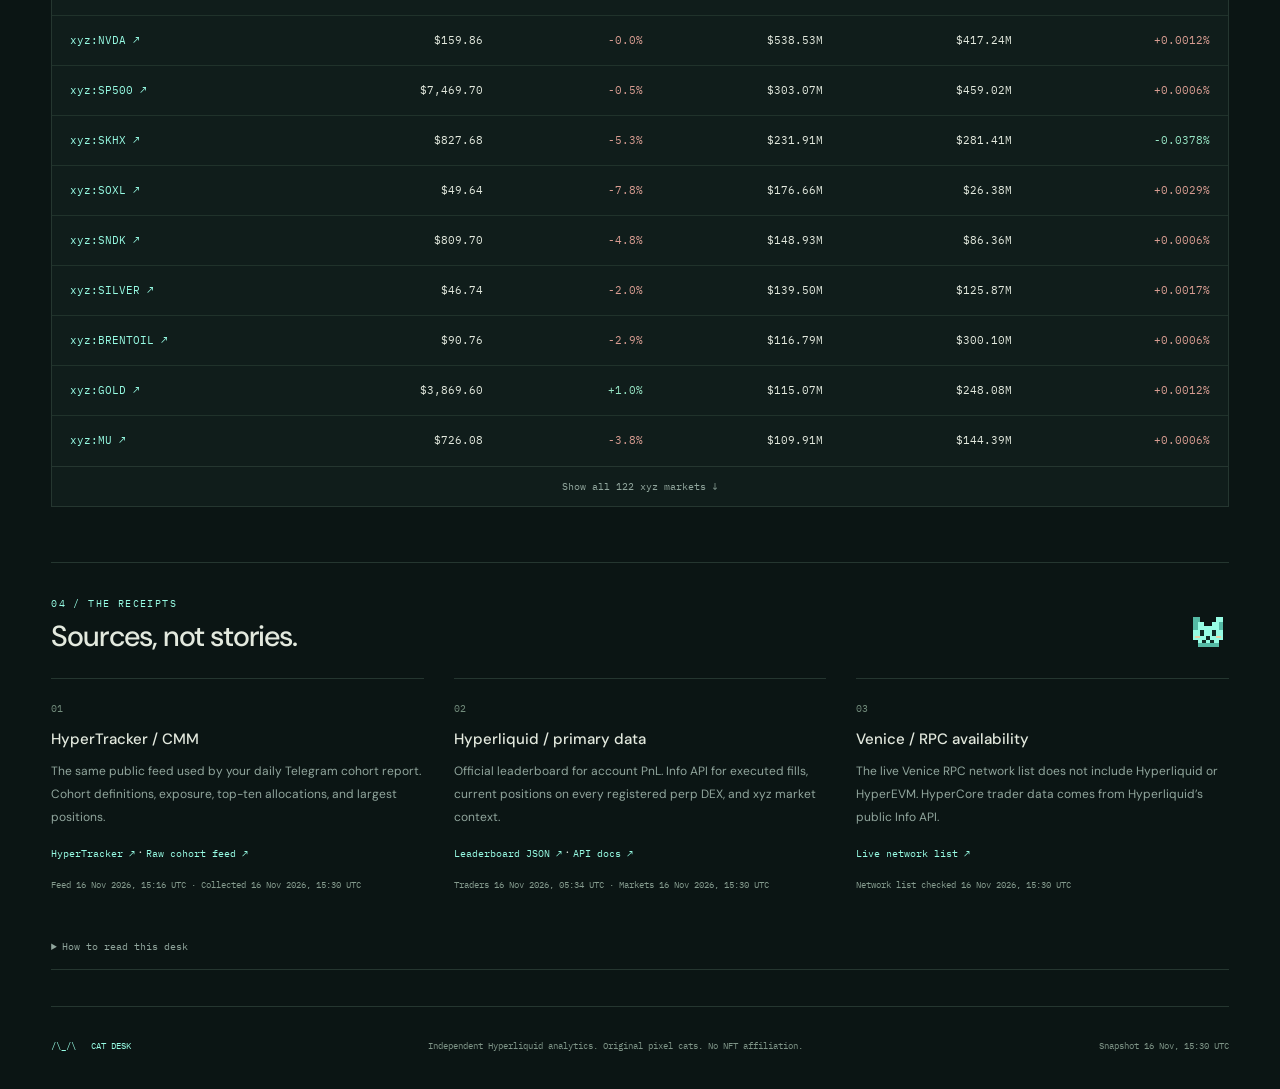
==== commit 48681e6e: "Merge TradFi into the XYZ desk menu and keep submenus open on hover" ====
--- a/index.html
+++ b/index.html
@@ -25,23 +25,15 @@
         <a href="index.html#positions">Largest open positions</a>
       </div></div>
       <div class="nav-dd"><button type="button" aria-expanded="false">XYZ desk</button><div class="nav-menu">
-        <a href="xyz.html#matrix">XYZ cohort matrix</a>
+        <a href="xyz.html#matrix">Cohort matrix</a>
         <a href="xyz.html#pair-detail">Pair breakdown</a>
-        <a href="xyz.html#pair-trades">Reported trades</a>
+        <a href="xyz.html#pair-trades">Open trades</a>
+        <a href="xyz.html#tradfi">TradFi markets</a>
         <a href="index.html#xyz">xyz specialists</a>
-        <a href="index.html#markets">xyz market tape</a>
-      </div></div>
-      <div class="nav-dd"><button type="button" aria-expanded="false">TradFi</button><div class="nav-menu">
-        <a href="xyz.html#tradfi">All TradFi pairs</a>
-        <a href="xyz.html#tradfi-indices">Indices</a>
-        <a href="xyz.html#tradfi-commodities">Commodities &amp; energy</a>
-        <a href="xyz.html#tradfi-fx">FX &amp; rates</a>
-        <a href="xyz.html#tradfi-etfs">ETFs &amp; funds</a>
-        <a href="xyz.html#tradfi-equities">Single-name equities</a>
       </div></div>
       <div class="nav-dd"><button type="button" aria-expanded="false">Sources</button><div class="nav-menu">
         <a href="index.html#sources">Data sources</a>
-        <a href="xyz.html#method">xyz coverage &amp; method</a>
+        <a href="xyz.html#method">Coverage &amp; method</a>
       </div></div>
     </nav>
     <span class="desk-tag">PUBLIC DATA · READ ONLY</span>
--- a/styles.css
+++ b/styles.css
@@ -21,6 +21,9 @@
 .nav-dd.open>button{color:var(--mint)}
 .nav-dd.open>button::after{transform:rotate(225deg) translate(-1px,-1px)}
 .nav-menu{display:none;position:absolute;top:calc(100% + 9px);left:0;z-index:30;min-width:238px;padding:6px;background:#0d1a17;border:1px solid var(--line);box-shadow:0 18px 42px rgba(0,0,0,.55)}
+/* Bridge the 9px gap so hover survives the trip from trigger to menu */
+.nav-menu::before{content:'';position:absolute;left:0;right:0;top:-9px;height:9px}
+
 .nav-menu a{display:block;padding:9px 12px;font-size:11.5px;color:var(--muted);white-space:nowrap}
 .nav-menu a:hover{background:var(--raised);color:var(--text);text-decoration:none}
 .nav-dd.open>.nav-menu{display:block}
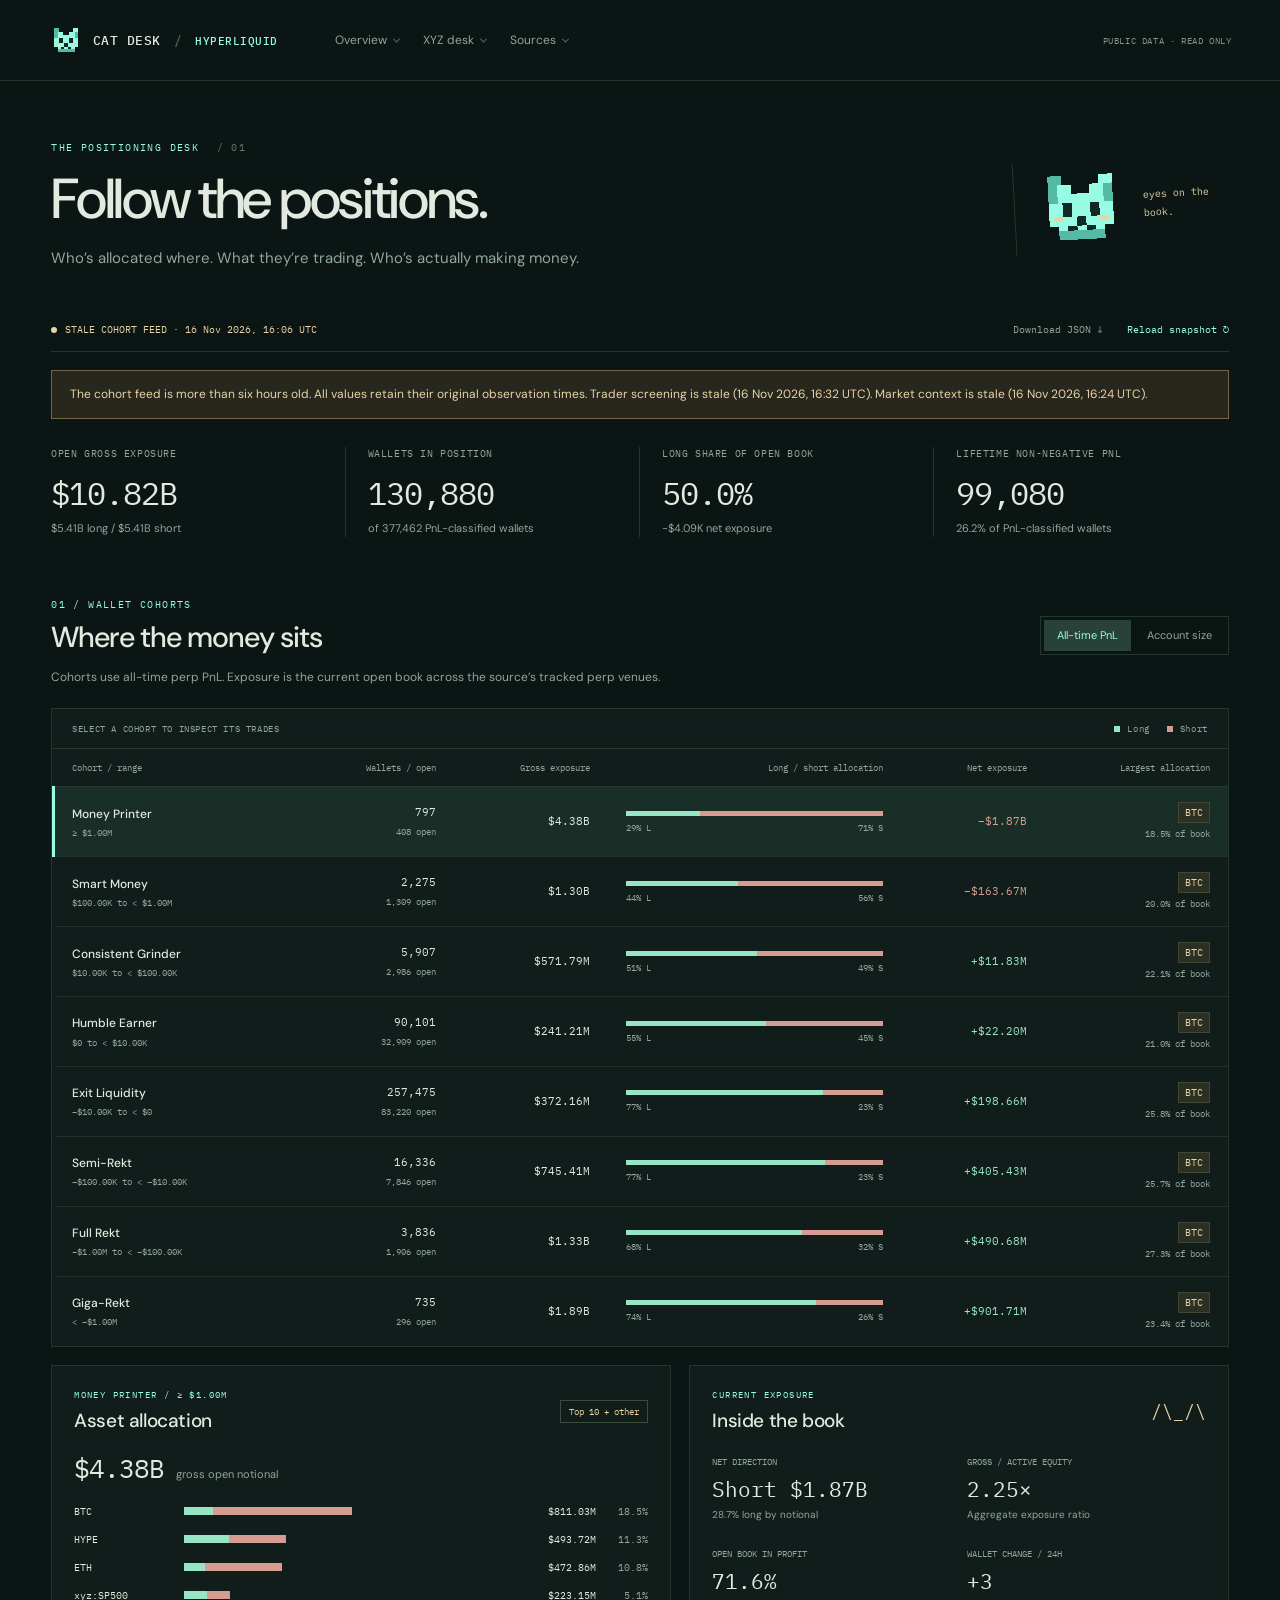
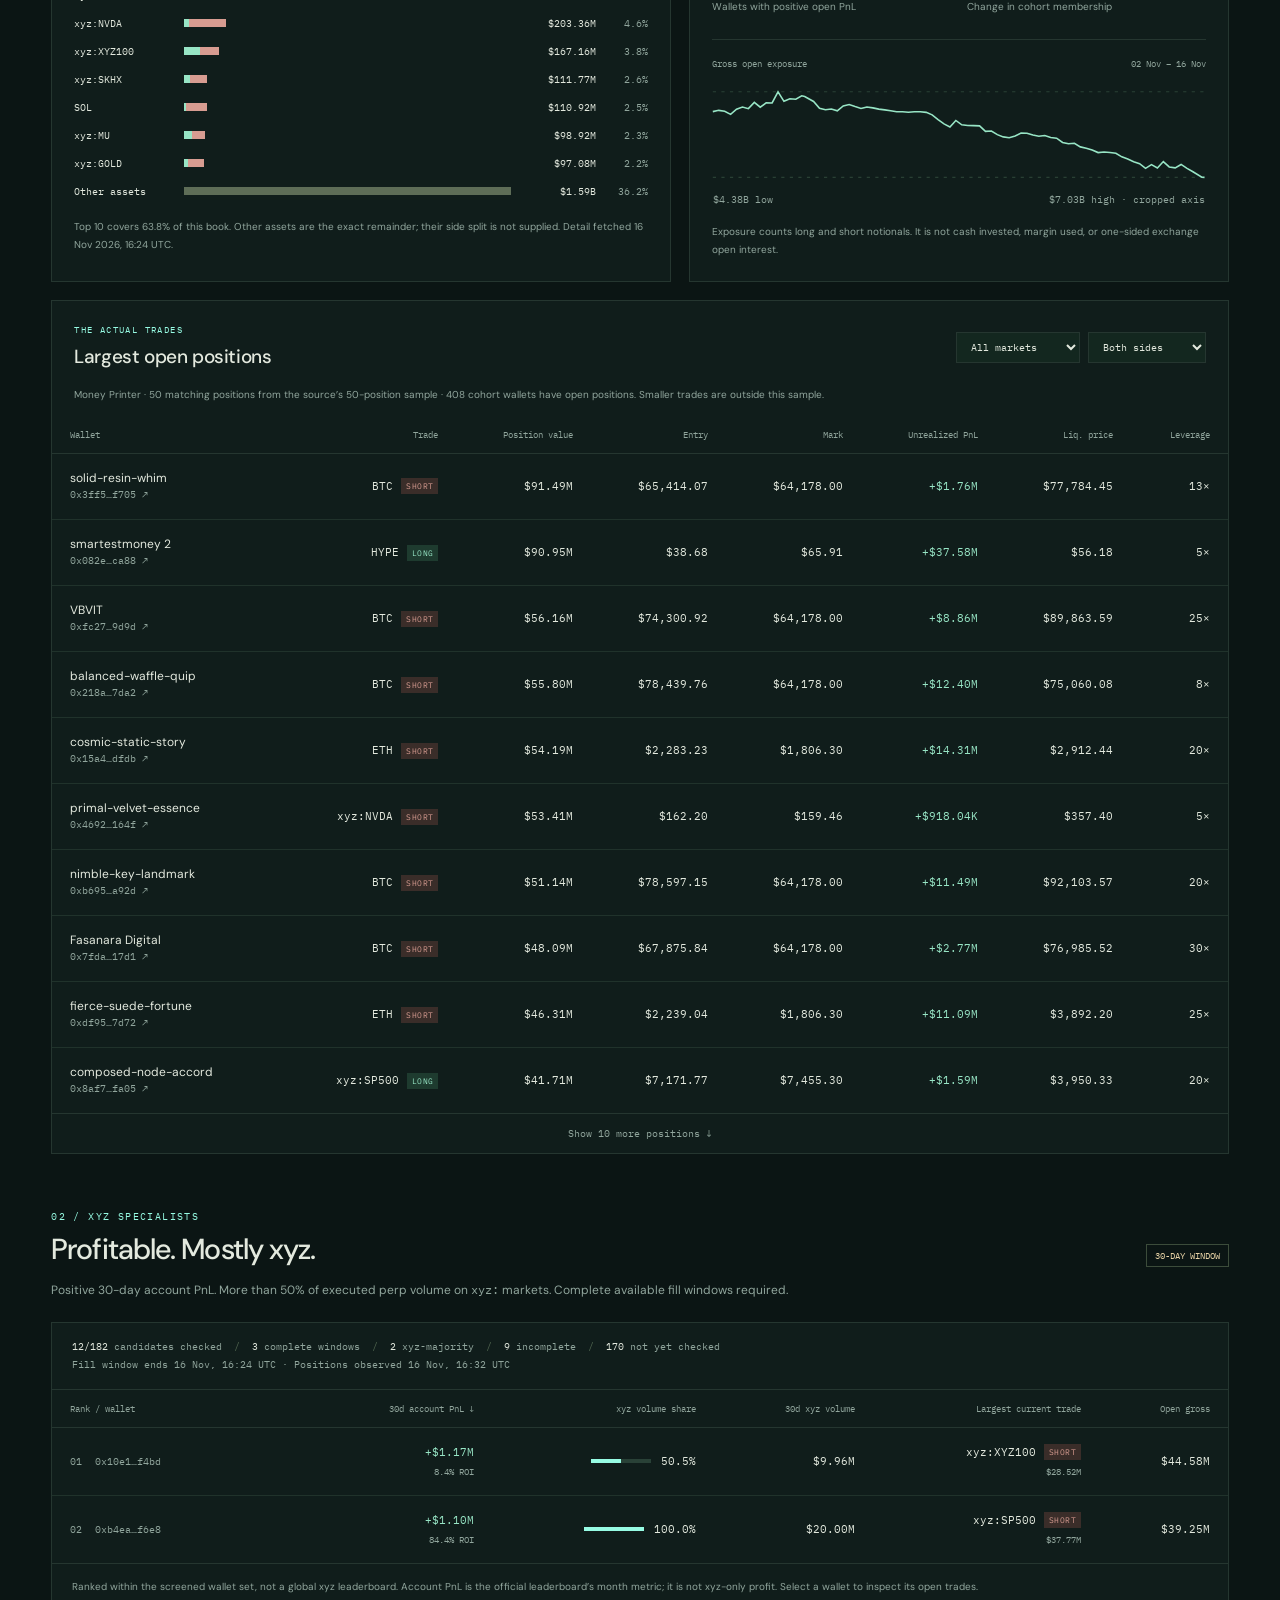
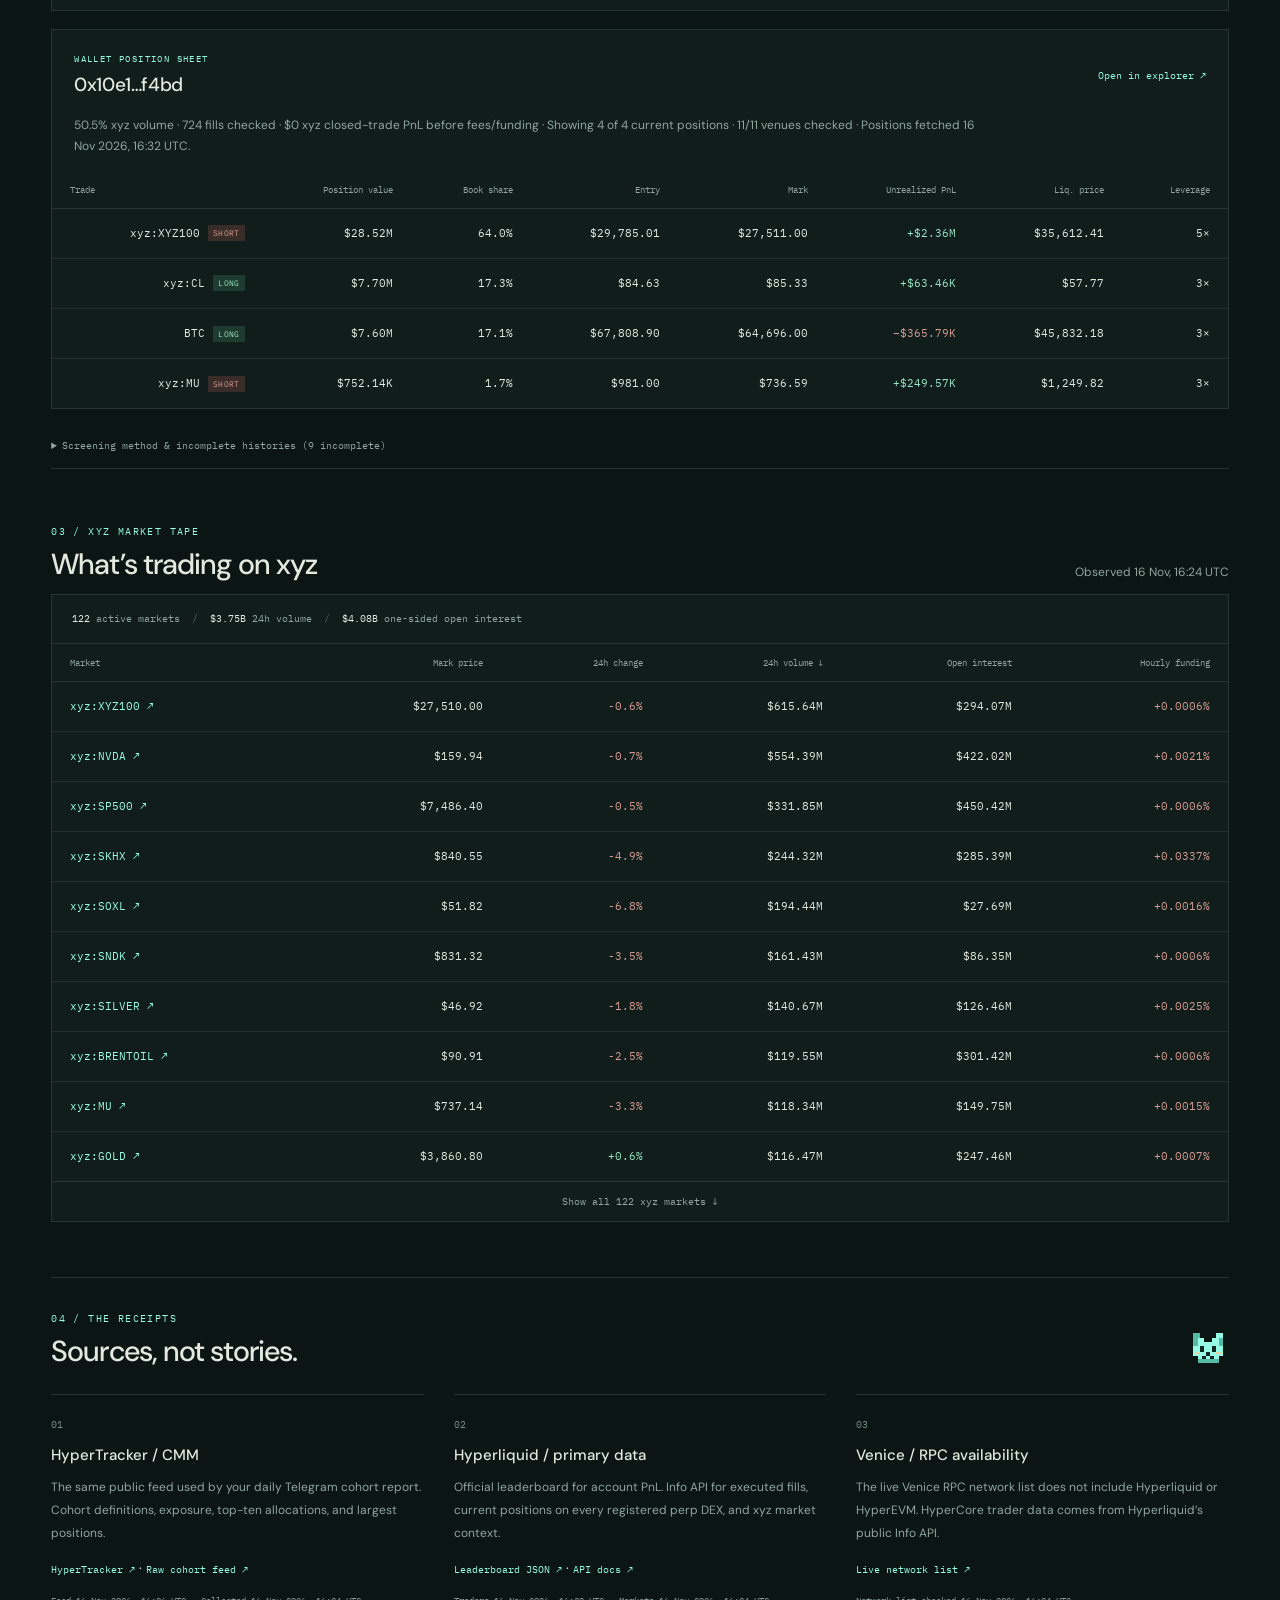
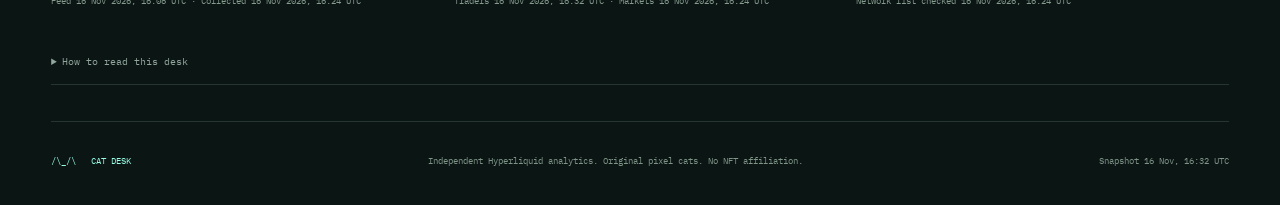
==== commit c17c9118: "Move cohort links under an Overview menu and drop the Cohorts item" ====
--- a/index.html
+++ b/index.html
@@ -17,8 +17,8 @@
     <a class="brand" href="index.html"><img src="assets/cat.svg" width="34" height="34" alt=""><span>CAT DESK<span class="brand-divider">/</span><span class="brand-network">HYPERLIQUID</span></span></a>
     <button class="nav-burger" type="button" aria-expanded="false" aria-controls="site-nav">MENU</button>
     <nav id="site-nav" aria-label="Main navigation">
-      <a href="index.html" class="nav-home">Overview</a>
-      <div class="nav-dd"><button type="button" aria-expanded="false">Cohorts</button><div class="nav-menu">
+      <div class="nav-dd"><button type="button" aria-expanded="false">Overview</button><div class="nav-menu">
+        <a href="index.html">Dashboard home</a>
         <a href="index.html#cohorts">Where the money sits</a>
         <a href="index.html#allocation">Asset allocation</a>
         <a href="index.html#book">Inside the book</a>
--- a/styles.css
+++ b/styles.css
@@ -14,7 +14,6 @@
 .topbar nav{display:flex;align-items:center;gap:2px;margin:0}
 .topbar nav>a,.nav-dd>button{display:flex;align-items:center;gap:7px;padding:8px 11px;border:0;background:transparent;font:12px var(--sans);color:var(--muted);white-space:nowrap}
 .topbar nav>a:hover,.nav-dd>button:hover{color:var(--text);text-decoration:none}
-.topbar nav .nav-home[aria-current=page]{color:var(--mint)}
 .nav-dd{position:relative}
 .nav-dd>button{cursor:pointer}
 .nav-dd>button::after{content:'';width:4px;height:4px;border-right:1px solid currentColor;border-bottom:1px solid currentColor;transform:rotate(45deg) translate(-1px,-1px);opacity:.65;transition:transform .15s ease}
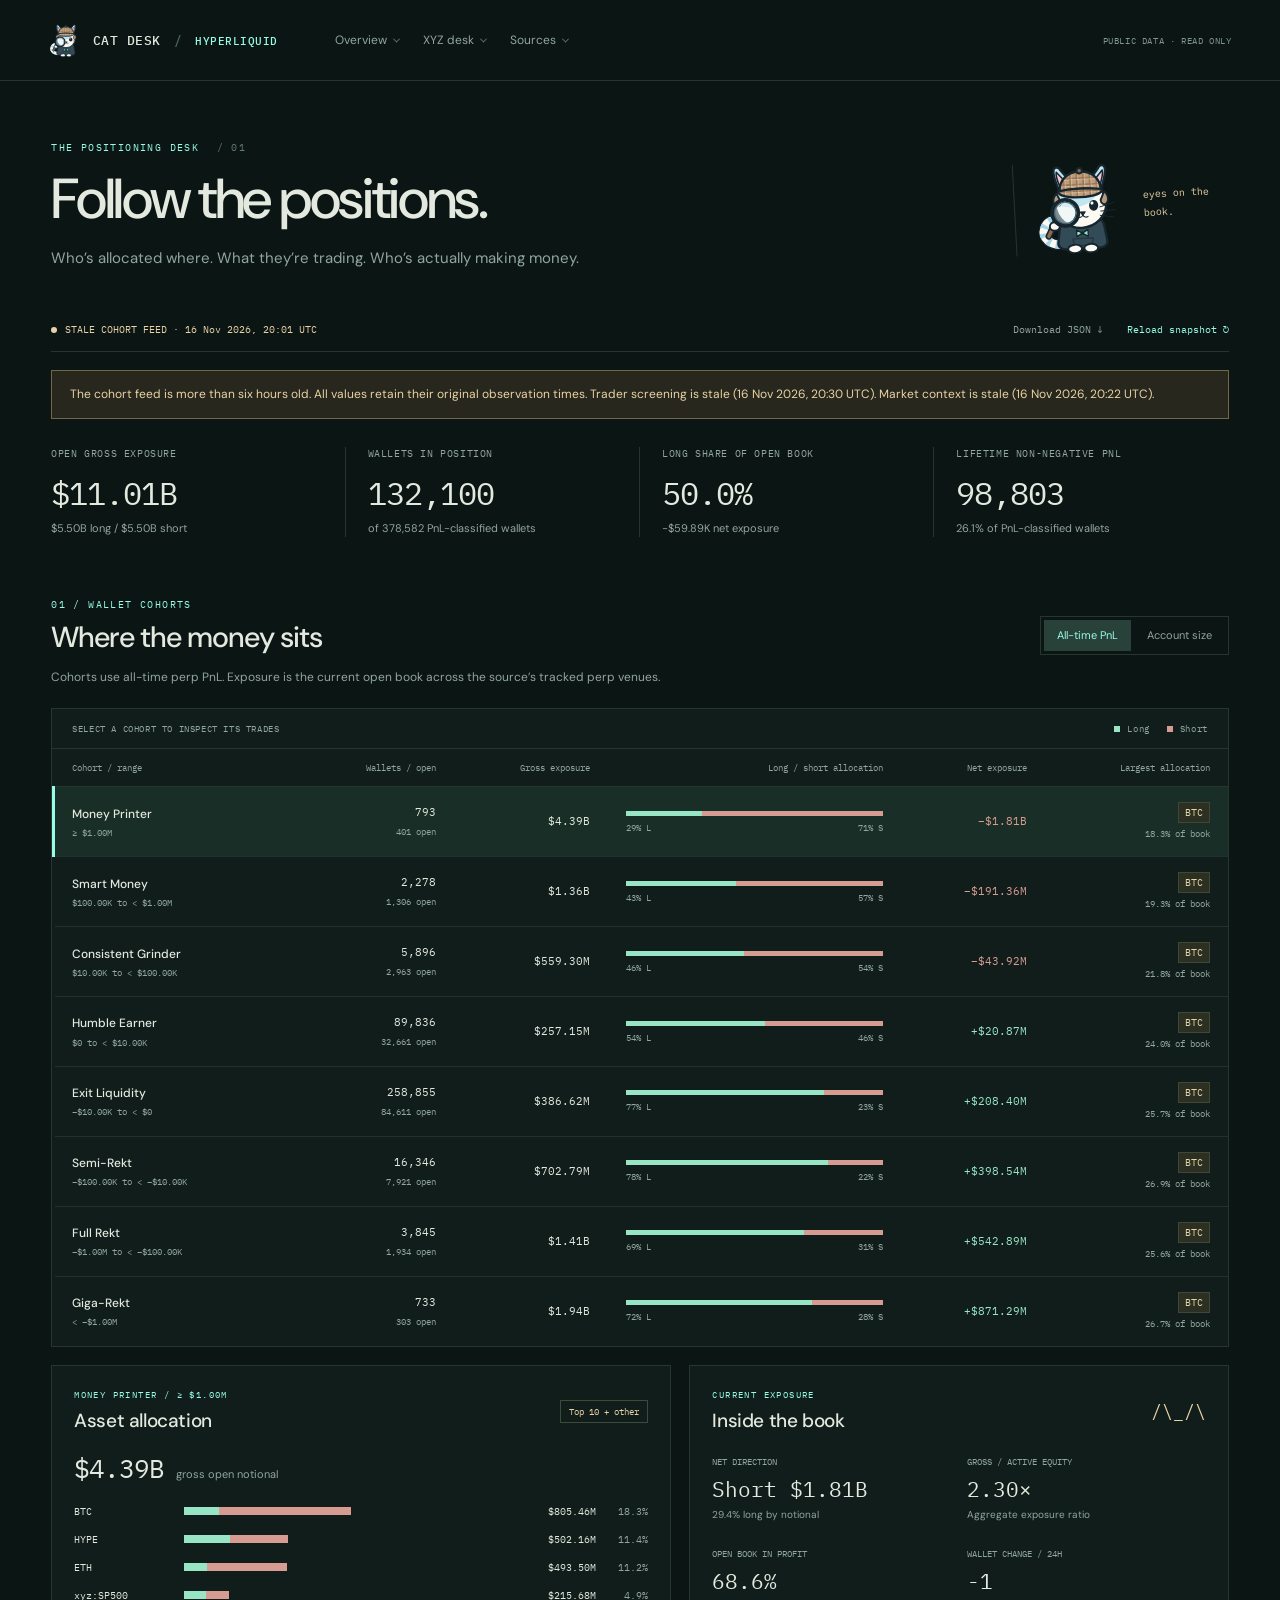
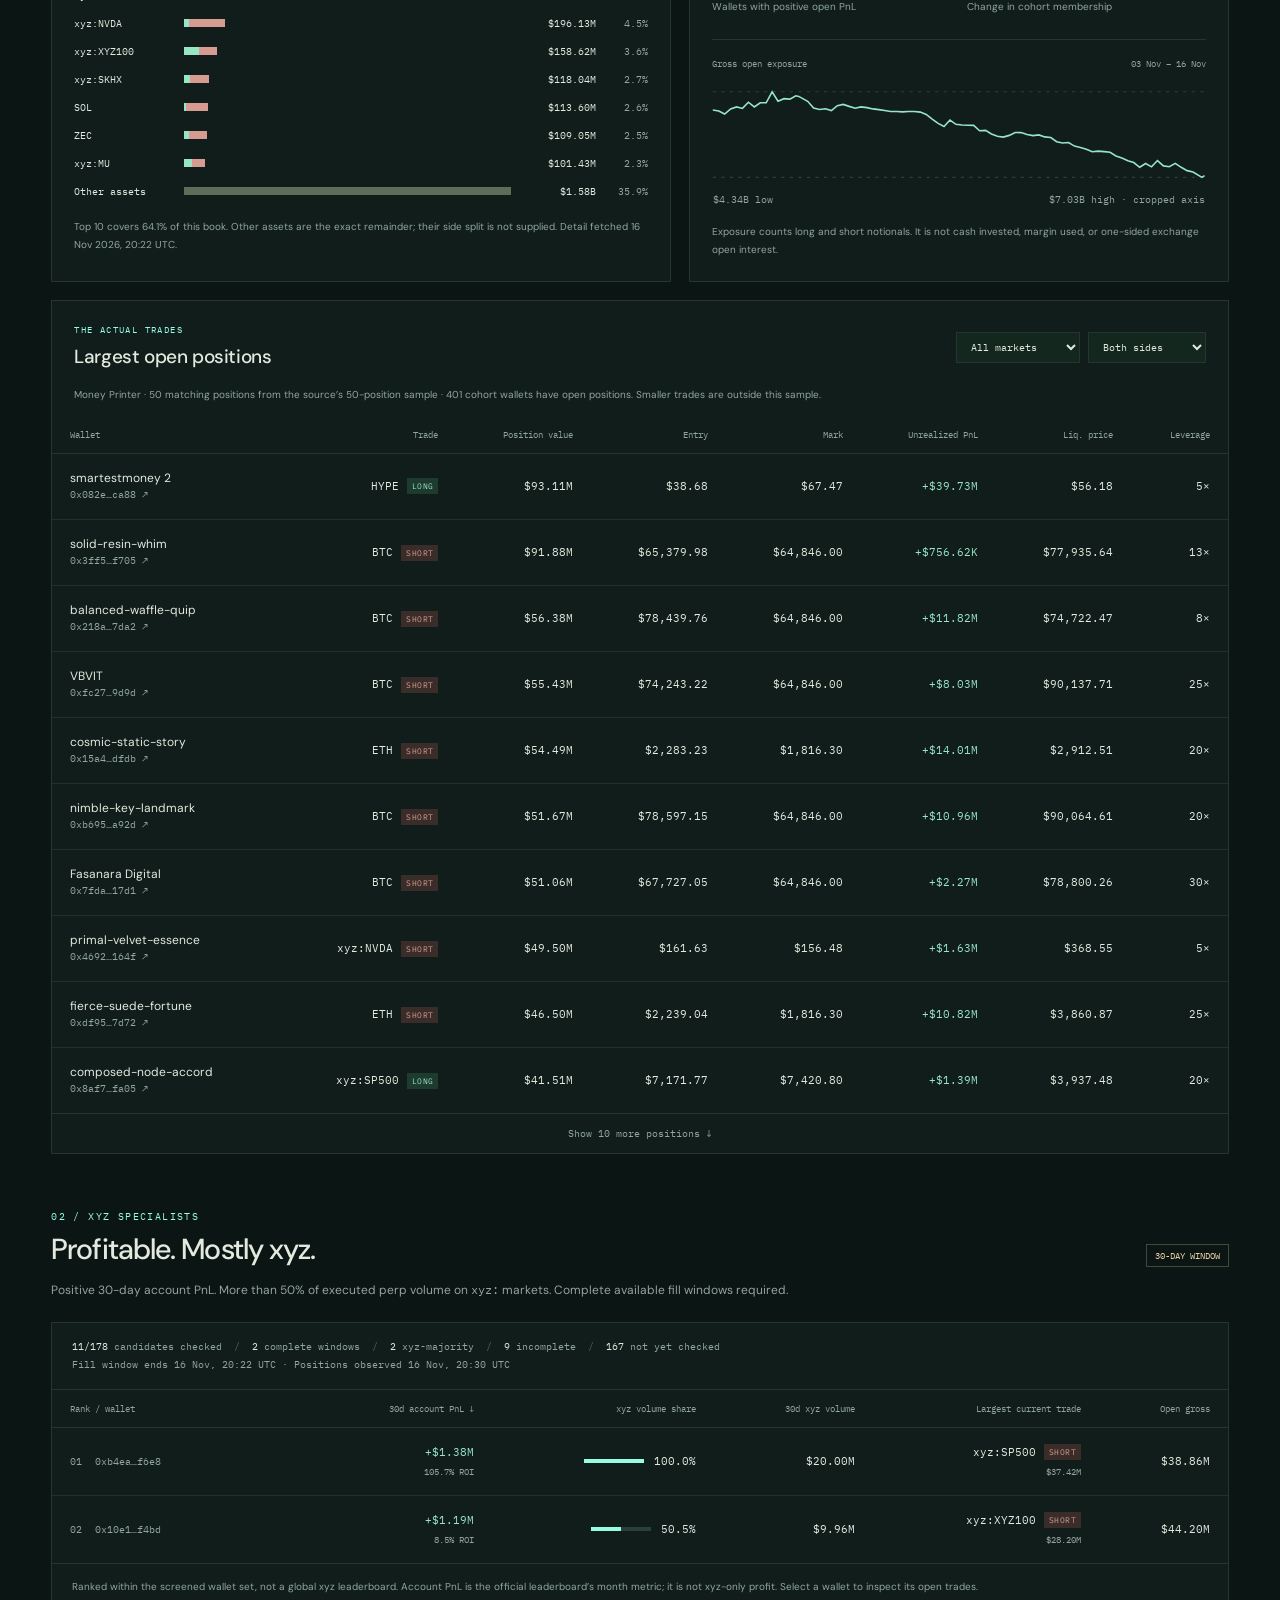
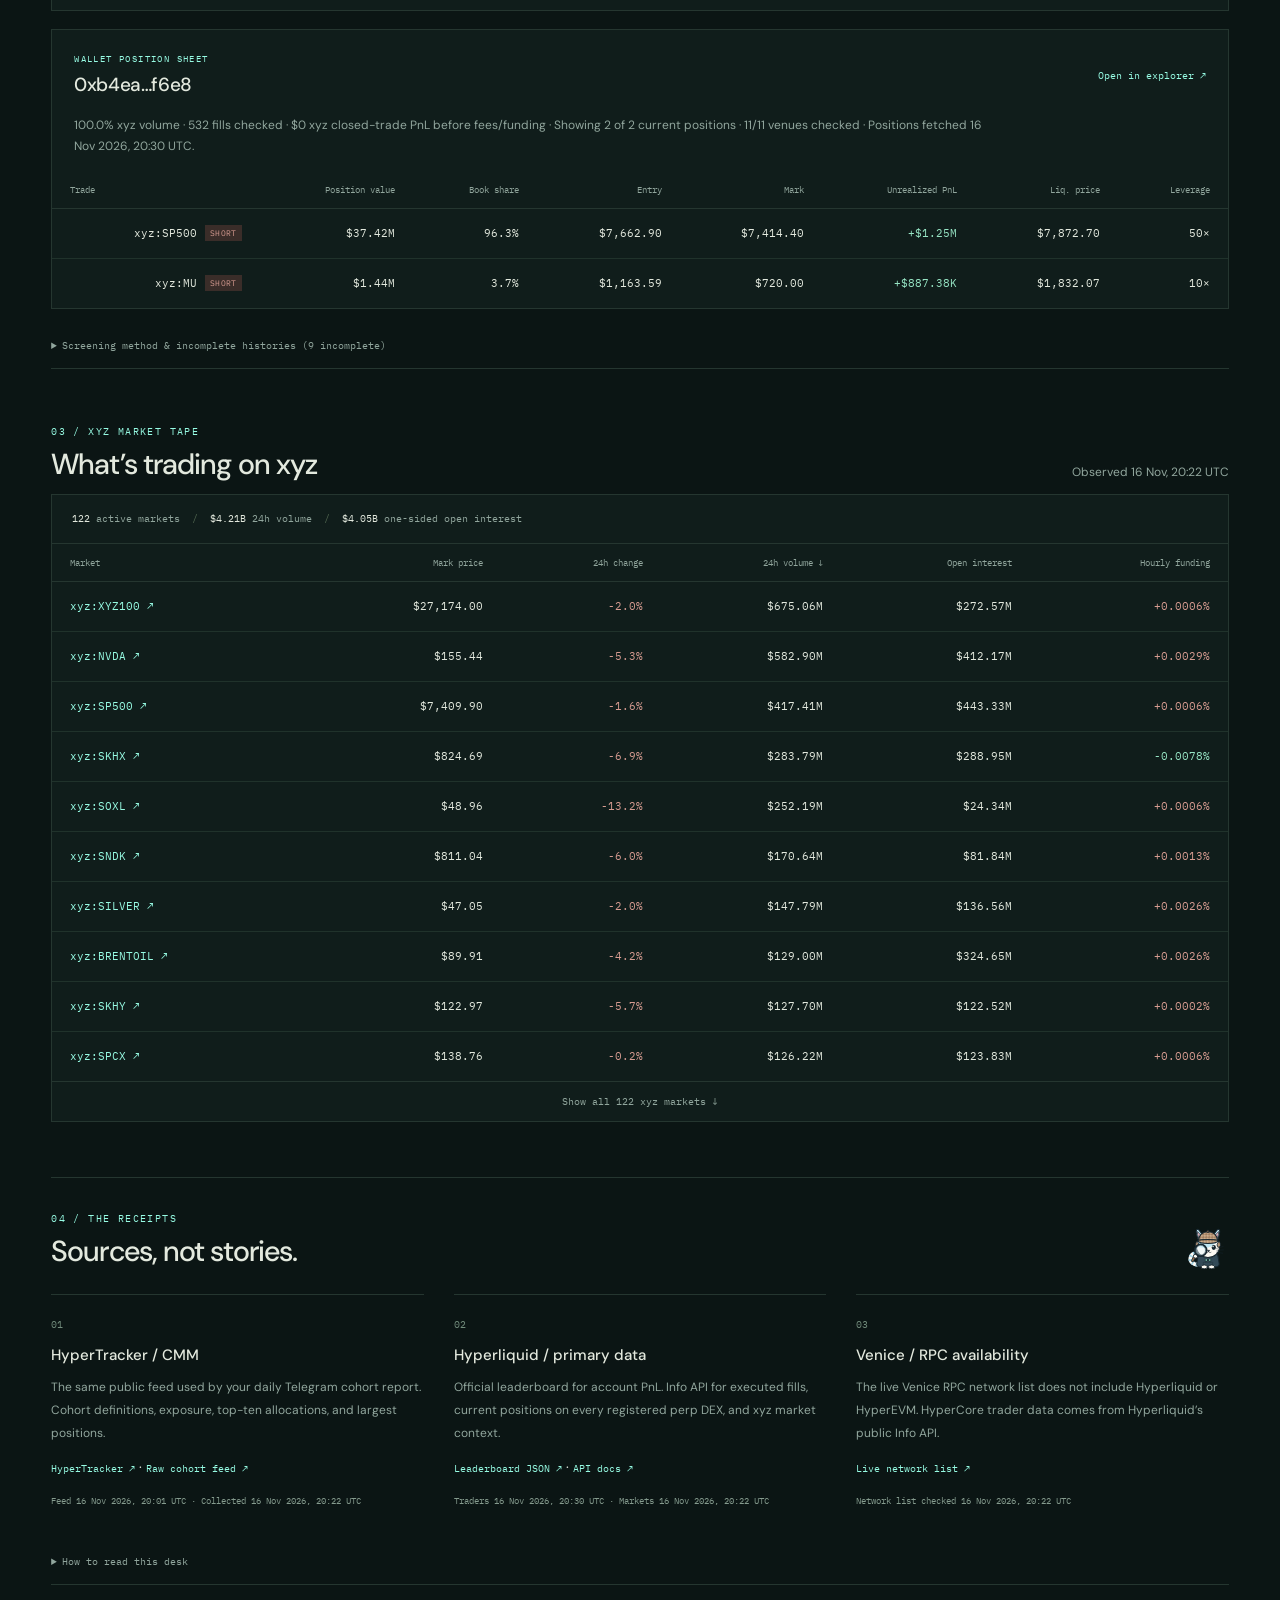
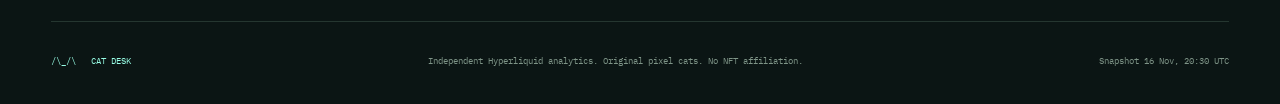
==== commit 2b7bf527: "Use an original detective-cat mascot and carry screening progress across scheduled runs" ====
--- a/index.html
+++ b/index.html
@@ -6,7 +6,7 @@
   <meta name="theme-color" content="#0b1514">
   <meta name="description" content="Hyperliquid cohort allocations, actual open trades, and verified xyz-majority profitable traders. Public sources, clear coverage.">
   <title>Cat Desk — Hyperliquid trader analytics</title>
-  <link rel="icon" href="assets/cat.svg" type="image/svg+xml">
+  <link rel="icon" href="assets/cat-detective.svg" type="image/svg+xml">
   <link rel="stylesheet" href="styles.css">
   <script src="nav.js" defer></script>
   <script src="app.js" defer></script>
@@ -14,7 +14,7 @@
 <body>
   <a class="skip-link" href="#cohorts">Skip to data</a>
   <header class="topbar">
-    <a class="brand" href="index.html"><img src="assets/cat.svg" width="34" height="34" alt=""><span>CAT DESK<span class="brand-divider">/</span><span class="brand-network">HYPERLIQUID</span></span></a>
+    <a class="brand" href="index.html"><img src="assets/cat-detective.svg" width="34" height="34" alt=""><span>CAT DESK<span class="brand-divider">/</span><span class="brand-network">HYPERLIQUID</span></span></a>
     <button class="nav-burger" type="button" aria-expanded="false" aria-controls="site-nav">MENU</button>
     <nav id="site-nav" aria-label="Main navigation">
       <div class="nav-dd"><button type="button" aria-expanded="false">Overview</button><div class="nav-menu">
@@ -42,7 +42,7 @@
   <main class="container">
     <section class="hero" aria-labelledby="page-title">
       <div><p class="eyebrow">THE POSITIONING DESK <span>/ 01</span></p><h1 id="page-title">Follow the positions.</h1><p class="intro">Who’s allocated where. What they’re trading. Who’s actually making money.</p></div>
-      <div class="hero-cat"><img src="assets/cat.svg" width="92" height="92" alt="An original mint pixel cat"><span>eyes on the book.</span></div>
+      <div class="hero-cat"><img src="assets/cat-detective.svg" width="92" height="92" alt="Detective cat mascot"><span>eyes on the book.</span></div>
     </section>
 
     <div class="statusbar"><span id="freshness" role="status">Loading source snapshot…</span><div><a href="data/snapshot.json" download="hyperliquid-snapshot.json">Download JSON ↓</a><button id="reload" class="text-button" type="button">Reload snapshot ↻</button></div></div>
@@ -71,7 +71,7 @@
 
     <section id="markets" class="section" aria-labelledby="market-heading"><div class="section-head"><div><p class="eyebrow">03 / XYZ MARKET TAPE</p><h2 id="market-heading">What’s trading on xyz</h2></div><span class="small muted" id="market-time"></span></div><div class="panel"><div id="market-totals" class="coverage-strip"></div><div class="table-scroll"><table><thead><tr><th scope="col">Market</th><th scope="col">Mark price</th><th scope="col">24h change</th><th scope="col">24h volume ↓</th><th scope="col">Open interest</th><th scope="col">Hourly funding</th></tr></thead><tbody id="market-rows"></tbody></table></div><button type="button" id="more-markets" class="more-button">Show all xyz markets ↓</button></div></section>
 
-    <section id="sources" class="section source-section" aria-labelledby="sources-heading"><div class="section-head"><div><p class="eyebrow">04 / THE RECEIPTS</p><h2 id="sources-heading">Sources, not stories.</h2></div><img src="assets/cat.svg" width="42" height="42" alt=""></div><div class="source-grid"><article><span class="source-number">01</span><h3>HyperTracker / CMM</h3><p>The same public feed used by your daily Telegram cohort report. Cohort definitions, exposure, top-ten allocations, and largest positions.</p><a href="https://app.coinmarketman.com/hypertracker" target="_blank" rel="noopener noreferrer">HyperTracker ↗</a> · <a href="https://dw3ji7n7thadj.cloudfront.net/aggregator/segments.json" target="_blank" rel="noopener noreferrer">Raw cohort feed ↗</a><p class="source-time" id="cohort-source-time"></p></article><article><span class="source-number">02</span><h3>Hyperliquid / primary data</h3><p>Official leaderboard for account PnL. Info API for executed fills, current positions on every registered perp DEX, and xyz market context.</p><a href="https://stats-data.hyperliquid.xyz/Mainnet/leaderboard" target="_blank" rel="noopener noreferrer">Leaderboard JSON ↗</a> · <a href="https://hyperliquid.gitbook.io/hyperliquid-docs/for-developers/api/info-endpoint" target="_blank" rel="noopener noreferrer">API docs ↗</a><p class="source-time" id="primary-source-time"></p></article><article><span class="source-number">03</span><h3>Venice / RPC availability</h3><p id="venice-note">Checking supported networks…</p><a href="https://api.venice.ai/api/v1/crypto/rpc/networks" target="_blank" rel="noopener noreferrer">Live network list ↗</a><p class="source-time" id="venice-source-time"></p></article></div>
+    <section id="sources" class="section source-section" aria-labelledby="sources-heading"><div class="section-head"><div><p class="eyebrow">04 / THE RECEIPTS</p><h2 id="sources-heading">Sources, not stories.</h2></div><img src="assets/cat-detective.svg" width="42" height="42" alt=""></div><div class="source-grid"><article><span class="source-number">01</span><h3>HyperTracker / CMM</h3><p>The same public feed used by your daily Telegram cohort report. Cohort definitions, exposure, top-ten allocations, and largest positions.</p><a href="https://app.coinmarketman.com/hypertracker" target="_blank" rel="noopener noreferrer">HyperTracker ↗</a> · <a href="https://dw3ji7n7thadj.cloudfront.net/aggregator/segments.json" target="_blank" rel="noopener noreferrer">Raw cohort feed ↗</a><p class="source-time" id="cohort-source-time"></p></article><article><span class="source-number">02</span><h3>Hyperliquid / primary data</h3><p>Official leaderboard for account PnL. Info API for executed fills, current positions on every registered perp DEX, and xyz market context.</p><a href="https://stats-data.hyperliquid.xyz/Mainnet/leaderboard" target="_blank" rel="noopener noreferrer">Leaderboard JSON ↗</a> · <a href="https://hyperliquid.gitbook.io/hyperliquid-docs/for-developers/api/info-endpoint" target="_blank" rel="noopener noreferrer">API docs ↗</a><p class="source-time" id="primary-source-time"></p></article><article><span class="source-number">03</span><h3>Venice / RPC availability</h3><p id="venice-note">Checking supported networks…</p><a href="https://api.venice.ai/api/v1/crypto/rpc/networks" target="_blank" rel="noopener noreferrer">Live network list ↗</a><p class="source-time" id="venice-source-time"></p></article></div>
       <details class="method-details"><summary>How to read this desk</summary><div class="reading-guide"><p><strong>Two cohort lenses.</strong> All-time PnL and account-size cohorts overlap. Totals use only the PnL lens; never add both lenses together. Size bands are the source’s classifications, not independently recalculated balances.</p><p><strong>Allocation.</strong> Dollar figures are gross open notional. Top-ten assets are reported by the source; “Other” is the remaining notional. Long share is long ÷ (long + short), calculated here rather than using the source’s equity-normalized bias field.</p><p><strong>Different observation times.</strong> Cohort totals and cohort detail files are independent snapshots. Detail percentages use the detail file’s own denominator. Wallet position sheets are queried directly and can be newer than cohort aggregates.</p><p><strong>Wallets, not people.</strong> Subaccounts and hedges elsewhere are not consolidated. A large short is an observed position, not evidence of a trader’s overall market view. Open-position profit share is not an historical win rate.</p><p><strong>Refresh.</strong> This is a timestamped static snapshot, refreshed by the included workflow when deployed. Reload fetches the latest published file. Stale sections remain dated; unavailable data is not replaced with invented values.</p></div></details>
     </section>
     <footer><a class="footer-brand" href="#">/\_/\ &nbsp; CAT DESK</a><span>Independent Hyperliquid analytics. Original pixel cats. No NFT affiliation.</span><span id="build-time"></span></footer>
--- a/styles.css
+++ b/styles.css
@@ -2,7 +2,7 @@
 
 :root{color-scheme:dark;--bg:#0b1514;--panel:#101d1b;--raised:#162622;--line:#253630;--text:#e3e9de;--muted:#91a69d;--mint:#97fce4;--long:#97e5c5;--short:#d79c91;--sand:#e8d3a6;--mono:'IBM Plex Mono',Consolas,monospace;--sans:'DM Sans',Arial,sans-serif}
 *{box-sizing:border-box}html{scroll-behavior:smooth;scroll-padding-top:28px}body{margin:0;background:var(--bg);color:var(--text);font:14px/1.55 var(--sans);-webkit-font-smoothing:antialiased}a{color:var(--mint);text-decoration:none}a:hover{text-decoration:underline;text-underline-offset:4px}button,select{font:inherit}button,a,select{-webkit-tap-highlight-color:transparent}button,select{color:var(--text);cursor:pointer}button:focus-visible,a:focus-visible,select:focus-visible,summary:focus-visible{outline:2px solid var(--mint);outline-offset:4px}button{border:1px solid var(--line);background:var(--raised)}button:disabled{cursor:wait;opacity:.65}[hidden]{display:none!important}h1,h2,h3,p{margin:0}h1,h2,h3{font-weight:500}h1{font-size:clamp(36px,4.4vw,61px);line-height:1.1;letter-spacing:-2.3px;margin:13px 0 17px}h2{font-size:29px;letter-spacing:-.9px;line-height:1.2}h3{font-size:19px;letter-spacing:-.4px}.mono,code{font-family:var(--mono)}.muted{color:var(--muted)}.small{font-size:12px}.positive{color:var(--long)}.negative{color:var(--short)}.sr-only{position:absolute;width:1px;height:1px;padding:0;margin:-1px;overflow:hidden;clip:rect(0,0,0,0);white-space:nowrap;border:0}.skip-link{position:absolute;top:-50px;left:20px;background:var(--mint);color:var(--bg);padding:10px;z-index:5}.skip-link:focus{top:10px}
-.topbar{min-height:81px;border-bottom:1px solid var(--line);display:flex;align-items:center;gap:46px;padding:14px 3.8%}.brand{display:flex;align-items:center;gap:10px;color:var(--text);font:500 13px var(--mono);white-space:nowrap;letter-spacing:.5px}.brand:hover{text-decoration:none}.brand-divider{color:#50665d;margin:0 13px}.brand-network{font-size:11px;color:var(--mint)}nav{display:flex;gap:28px}nav a{font-size:12px;color:var(--muted)}nav a:hover{color:var(--text)}.desk-tag{margin-left:auto;font:9px var(--mono);color:#80968b;letter-spacing:.6px;white-space:nowrap}.container{max-width:1380px;margin:auto;padding:0 4%}.hero{display:flex;align-items:center;justify-content:space-between;padding:59px 0 39px;gap:20px}.eyebrow{color:var(--mint);font:10px/1.5 var(--mono);letter-spacing:1.4px}.eyebrow span{color:#617b6d;margin-left:10px}.intro{font-size:15px;color:var(--muted)}.hero-cat{display:flex;align-items:center;gap:16px;padding:0 12px 0 20px;border-left:1px solid var(--line);transform:rotate(-3deg)}.hero-cat img{image-rendering:pixelated}.hero-cat span{font:10px var(--mono);color:var(--sand);width:74px;line-height:1.8}.statusbar{display:flex;justify-content:space-between;align-items:center;border-bottom:1px solid var(--line);padding:13px 0;font:10px/1.6 var(--mono);color:var(--muted);gap:16px}.statusbar>div{display:flex;gap:24px;align-items:center;white-space:nowrap}.statusbar a{color:var(--muted)}.text-button{border:0;background:transparent;padding:0;color:var(--mint);font:inherit}.status-dot{display:inline-block;width:6px;height:6px;background:var(--mint);margin-right:8px;border-radius:50%}.stale .status-dot{background:var(--sand)}.stale{color:var(--sand)}.notice{border:1px solid #726647;background:#28271d;color:var(--sand);padding:14px 18px;font-size:12px;margin-top:18px;overflow-wrap:anywhere}.kpis{display:grid;grid-template-columns:repeat(4,1fr);padding:28px 0 5px}.kpi{padding:0 22px;border-right:1px solid var(--line)}.kpi:first-child{padding-left:0}.kpi:last-child{border:0}.kpi-label{font:10px var(--mono);color:var(--muted);letter-spacing:.6px}.kpi-value{font:400 clamp(23px,2.5vw,34px) var(--mono);letter-spacing:-1px;margin:12px 0 6px}.kpi-sub{font-size:11px;color:var(--muted)}
+.topbar{min-height:81px;border-bottom:1px solid var(--line);display:flex;align-items:center;gap:46px;padding:14px 3.8%}.brand{display:flex;align-items:center;gap:10px;color:var(--text);font:500 13px var(--mono);white-space:nowrap;letter-spacing:.5px}.brand:hover{text-decoration:none}.brand-divider{color:#50665d;margin:0 13px}.brand-network{font-size:11px;color:var(--mint)}nav{display:flex;gap:28px}nav a{font-size:12px;color:var(--muted)}nav a:hover{color:var(--text)}.desk-tag{margin-left:auto;font:9px var(--mono);color:#80968b;letter-spacing:.6px;white-space:nowrap}.container{max-width:1380px;margin:auto;padding:0 4%}.hero{display:flex;align-items:center;justify-content:space-between;padding:59px 0 39px;gap:20px}.eyebrow{color:var(--mint);font:10px/1.5 var(--mono);letter-spacing:1.4px}.eyebrow span{color:#617b6d;margin-left:10px}.intro{font-size:15px;color:var(--muted)}.hero-cat{display:flex;align-items:center;gap:16px;padding:0 12px 0 20px;border-left:1px solid var(--line);transform:rotate(-3deg)}.hero-cat img{display:block}.hero-cat span{font:10px var(--mono);color:var(--sand);width:74px;line-height:1.8}.statusbar{display:flex;justify-content:space-between;align-items:center;border-bottom:1px solid var(--line);padding:13px 0;font:10px/1.6 var(--mono);color:var(--muted);gap:16px}.statusbar>div{display:flex;gap:24px;align-items:center;white-space:nowrap}.statusbar a{color:var(--muted)}.text-button{border:0;background:transparent;padding:0;color:var(--mint);font:inherit}.status-dot{display:inline-block;width:6px;height:6px;background:var(--mint);margin-right:8px;border-radius:50%}.stale .status-dot{background:var(--sand)}.stale{color:var(--sand)}.notice{border:1px solid #726647;background:#28271d;color:var(--sand);padding:14px 18px;font-size:12px;margin-top:18px;overflow-wrap:anywhere}.kpis{display:grid;grid-template-columns:repeat(4,1fr);padding:28px 0 5px}.kpi{padding:0 22px;border-right:1px solid var(--line)}.kpi:first-child{padding-left:0}.kpi:last-child{border:0}.kpi-label{font:10px var(--mono);color:var(--muted);letter-spacing:.6px}.kpi-value{font:400 clamp(23px,2.5vw,34px) var(--mono);letter-spacing:-1px;margin:12px 0 6px}.kpi-sub{font-size:11px;color:var(--muted)}
 .section{margin-top:55px}.section-head{display:flex;align-items:flex-end;justify-content:space-between;gap:20px;margin-bottom:12px}.section-head .eyebrow{margin-bottom:8px}.section-note{font-size:12px;color:var(--muted);max-width:960px;line-height:1.8;margin:0 0 20px}.segmented{display:inline-flex;border:1px solid var(--line);padding:3px;gap:3px;flex-shrink:0}.segmented button{font-size:11px;padding:7px 13px;border:0;background:transparent;color:var(--muted)}.segmented button[aria-pressed=true]{background:#294239;color:var(--mint)}.panel{border:1px solid var(--line);background:var(--panel)}.panel-meta{display:flex;align-items:center;justify-content:space-between;padding:14px 20px;font:9px var(--mono);letter-spacing:.6px;color:var(--muted);gap:20px;border-bottom:1px solid var(--line)}.legend{display:inline-flex;align-items:center;gap:7px;white-space:nowrap}.legend i{height:6px;width:6px;display:inline-block}.long-dot{background:var(--long)}.short-dot{background:var(--short);margin-left:10px}.table-scroll{overflow-x:auto;scrollbar-width:thin;scrollbar-color:#385348 transparent}table{width:100%;border-collapse:collapse;font-size:12px;text-align:right;white-space:nowrap;font-variant-numeric:tabular-nums}th{font:9px var(--mono);font-weight:400;color:var(--muted);padding:13px 18px;text-align:right;border-bottom:1px solid var(--line)}td{padding:16px 18px;border-bottom:1px solid #20322b;font-family:var(--mono);font-size:11px}th:first-child,td:first-child{text-align:left}tbody tr:last-child td{border-bottom:0}tbody tr:hover{background:#152821}.cohort-table td{padding-top:15px;padding-bottom:15px}.cohort-table th:first-child{width:21%}.cohort-table td:first-child{border-left:3px solid transparent;padding-left:17px}.cohort-table tr.selected{background:#192e26}.cohort-table tr.selected td:first-child{border-left-color:var(--mint)}.cohort-name{font:500 12px var(--sans);padding:0;background:transparent;border:0;text-align:left;color:var(--text)}.cohort-name:hover{color:var(--mint)}.range{display:block;font:9px var(--mono);color:var(--muted);margin-top:4px}.subvalue{display:block;color:var(--muted);font-size:9px;margin-top:4px}.bias-col{min-width:202px}.bias-bar{display:flex;width:100%;height:5px;overflow:hidden;background:#243b32}.bias-bar .long{background:var(--long)}.bias-bar .short{background:var(--short)}.bias-labels{display:flex;justify-content:space-between;font:9px var(--mono);margin-top:6px;color:var(--muted)}.asset-pill{display:inline-block;font:10px var(--mono);padding:3px 6px;color:var(--sand);background:#2b3023;border:1px solid #424735}.detail-grid{display:grid;grid-template-columns:1.15fr 1fr;gap:18px;margin-top:18px}.panel-heading{padding:22px 22px 15px;display:flex;justify-content:space-between;align-items:center;gap:16px}.panel-heading .eyebrow{font-size:9px;margin-bottom:5px}.chip{border:1px solid #3c4c3b;color:var(--sand);font:9px var(--mono);padding:5px 8px;white-space:nowrap}.allocation-summary{display:flex;align-items:baseline;gap:12px;padding:0 22px 20px}.allocation-summary strong{font:26px var(--mono);font-weight:400;letter-spacing:-1px}.allocation-summary span{font-size:11px;color:var(--muted)}.allocation-list{padding:0 22px}.allocation-row{display:grid;grid-template-columns:100px 1fr 75px 42px;gap:10px;align-items:center;margin-bottom:15px;font:10px var(--mono)}.allocation-row .bias-bar{height:8px}.allocation-name{overflow:hidden;text-overflow:ellipsis;white-space:nowrap;color:var(--text)}.allocation-value,.allocation-share{text-align:right}.allocation-share{color:var(--muted)}.allocation-other .bias-bar span{background:#5e6d57}.footnote{color:var(--muted);font-size:10px;line-height:1.8}.allocation-panel>.footnote,.book-panel>.footnote{margin:20px 22px 22px}.book-stats{display:grid;grid-template-columns:1fr 1fr;padding:4px 22px 22px;gap:22px 16px}.book-stat span{font:9px var(--mono);color:var(--muted);display:block;line-height:1.5}.book-stat strong{font:21px var(--mono);font-weight:400;display:block;margin-top:7px}.book-stat small{font-size:10px;color:var(--muted)}.mini-cat{font:18px var(--mono);color:var(--sand)}.chart-header{display:flex;justify-content:space-between;margin:0 22px 10px;padding-top:18px;border-top:1px solid var(--line);font:9px var(--mono);color:var(--muted);gap:10px}.exposure-chart{padding:0 22px}.exposure-chart svg{width:100%;height:124px;display:block;overflow:visible}.chart-axis{font:9px var(--mono);fill:var(--muted)}.positions-panel{margin-top:18px}.positions-panel>.footnote{margin:0 22px 12px}.filter-pair{display:flex;gap:8px}select{border:1px solid var(--line);background:#13271f;padding:7px 26px 7px 10px;border-radius:0;font:10px var(--mono)}.wallet-name{display:block;font:12px var(--sans);color:var(--text);max-width:190px;overflow:hidden;text-overflow:ellipsis}.wallet-address{font:10px var(--mono);color:var(--muted)}.trade-label{display:flex;align-items:center;gap:8px;justify-content:flex-end}.side-tag{font:8px var(--mono);padding:3px 5px;letter-spacing:.4px}.side-tag.long{color:var(--long);background:#1e3b2f}.side-tag.short{color:var(--short);background:#3a2d29}.more-button{width:100%;background:transparent;border:0;border-top:1px solid var(--line);color:var(--muted);font:10px var(--mono);padding:13px}.more-button:hover{color:var(--mint);background:var(--raised)}.coverage-strip{padding:15px 20px;border-bottom:1px solid var(--line);font:10px/1.8 var(--mono);color:var(--muted)}.coverage-strip strong{font-weight:400;color:var(--text)}.coverage-strip .separator{margin:0 12px;color:#50654f}.table-footnote{padding:14px 20px;border-top:1px solid var(--line)}.trader-table th:first-child{width:22%}.trader-button{display:flex;gap:13px;align-items:center;padding:0;background:none;border:0;text-align:left}.rank{font:10px var(--mono);color:var(--muted)}.trader-button:hover .wallet-name{color:var(--mint)}.share-meter{display:flex;align-items:center;gap:10px;justify-content:flex-end}.share-meter>span{display:block;background:#294137;width:60px;height:4px}.share-meter i{display:block;background:var(--mint);height:100%}.trader-detail{margin-top:18px}.trader-detail .section-note{padding:0 22px;margin-bottom:13px}.trader-detail .panel-heading>a{font:10px var(--mono)}.empty-cell{text-align:left!important;color:var(--muted);white-space:normal;line-height:1.8;padding:24px;font:12px var(--sans)}.method-details{margin-top:15px;border-bottom:1px solid var(--line);font-size:12px;color:var(--muted)}.method-details summary{padding:13px 0;cursor:pointer;color:var(--muted);font:10px var(--mono);line-height:1.8}.method-details summary:hover{color:var(--mint)}.method-details>div{padding:10px 0 22px;line-height:1.9;max-width:1000px}.method-details p+p{margin-top:10px}.incomplete-list{padding-left:20px}.incomplete-list li{margin-top:6px}.source-section{border-top:1px solid var(--line);padding-top:33px}.source-grid{display:grid;grid-template-columns:repeat(3,1fr);gap:30px;margin:25px 0 18px}.source-grid article{border-top:1px solid var(--line);padding-top:18px}.source-number{font:10px var(--mono);color:#728c7c}.source-grid h3{font-size:15px;letter-spacing:0;margin:9px 0}.source-grid p{font-size:12px;color:var(--muted);line-height:1.9;margin-bottom:13px}.source-grid a{font:10px var(--mono)}.source-grid .source-time{font:9px/1.8 var(--mono);margin-top:14px;color:#859b8e}.reading-guide strong{color:var(--text);font-weight:500}footer{padding:31px 0 35px;margin-top:36px;display:flex;justify-content:space-between;align-items:center;gap:20px;border-top:1px solid var(--line);font:9px/1.8 var(--mono);color:#7e9487}.footer-brand{color:var(--mint);white-space:nowrap}::selection{background:#3e6652;color:white}
 @media(min-width:1500px){.container{padding:0 36px}}
 @media(max-width:1100px){.topbar{gap:26px}.desk-tag{display:none}nav{margin-left:auto;gap:20px}.hero-cat span{display:none}.hero-cat{padding-left:10px}.detail-grid{grid-template-columns:1fr 1fr}.allocation-row{grid-template-columns:84px 1fr 64px 35px;gap:7px}.allocation-row,.chart-header{font-size:9px}.source-grid{gap:20px}footer{flex-wrap:wrap}}
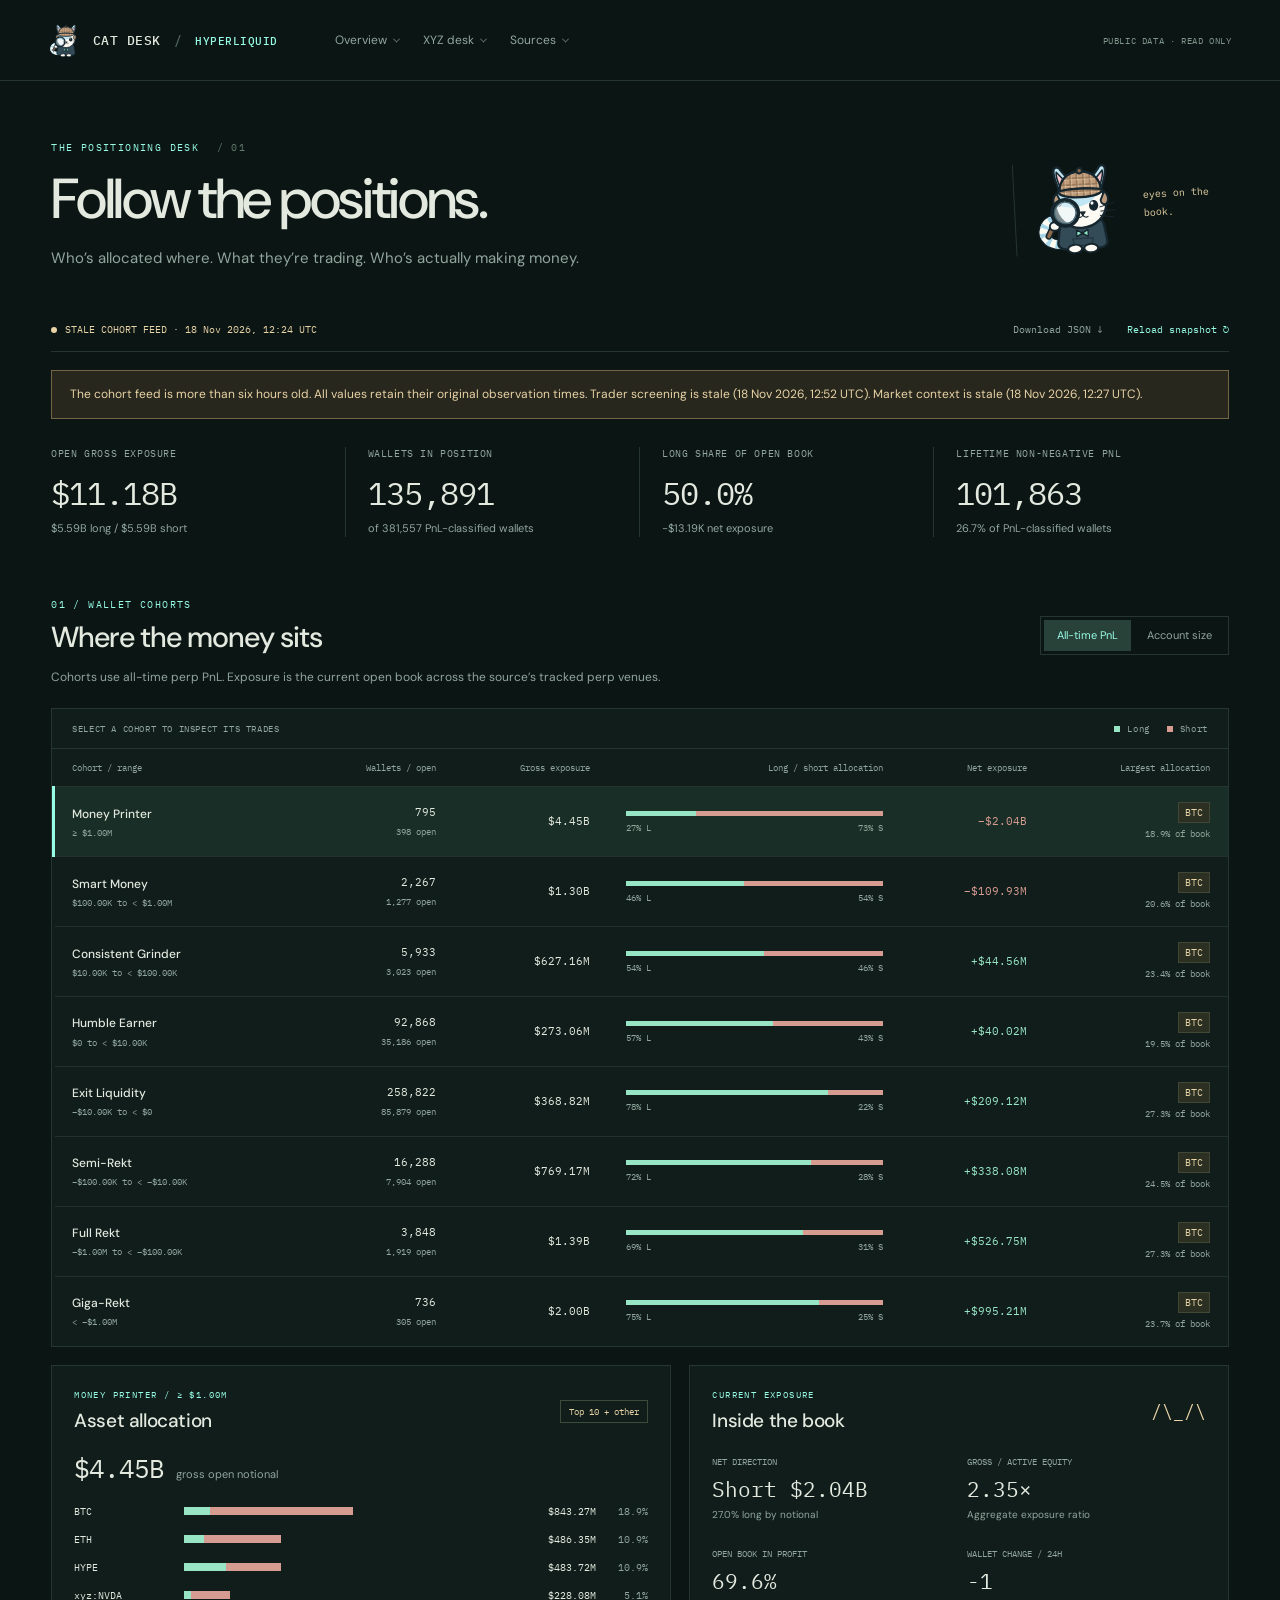
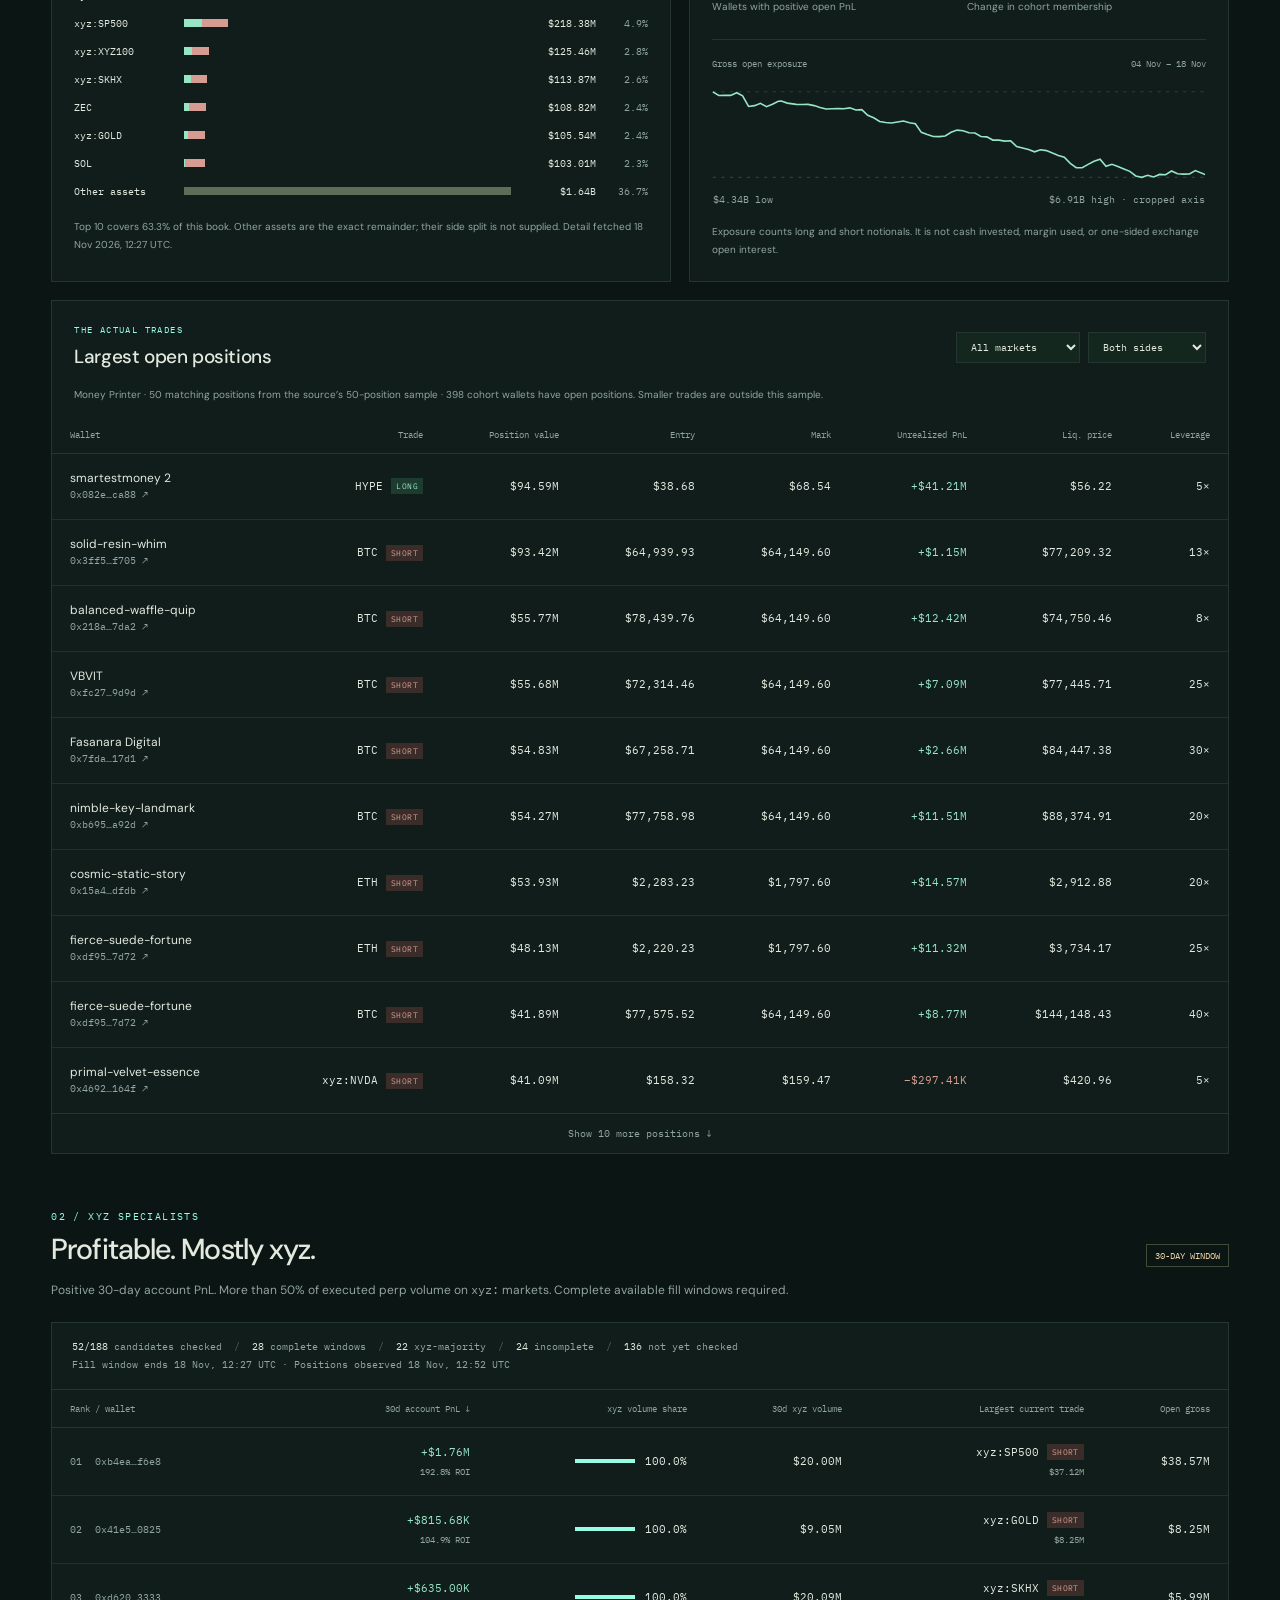
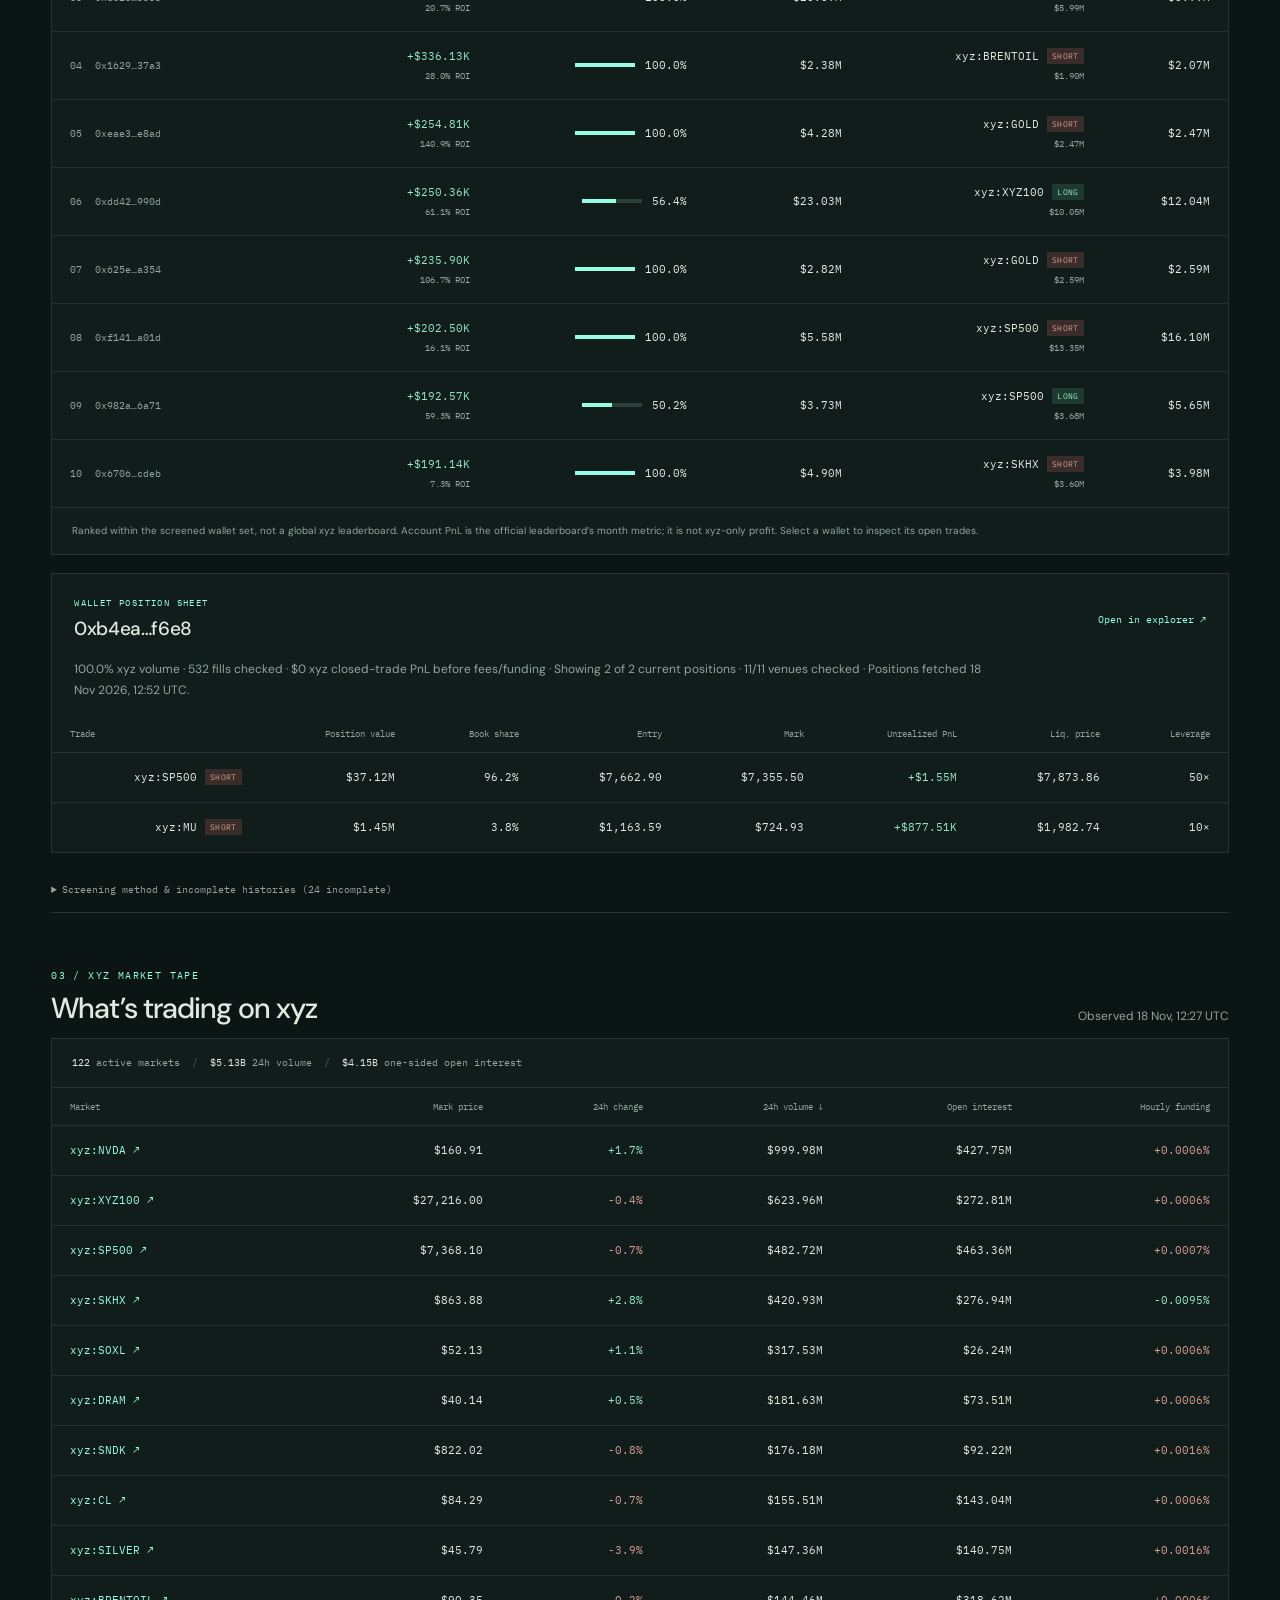
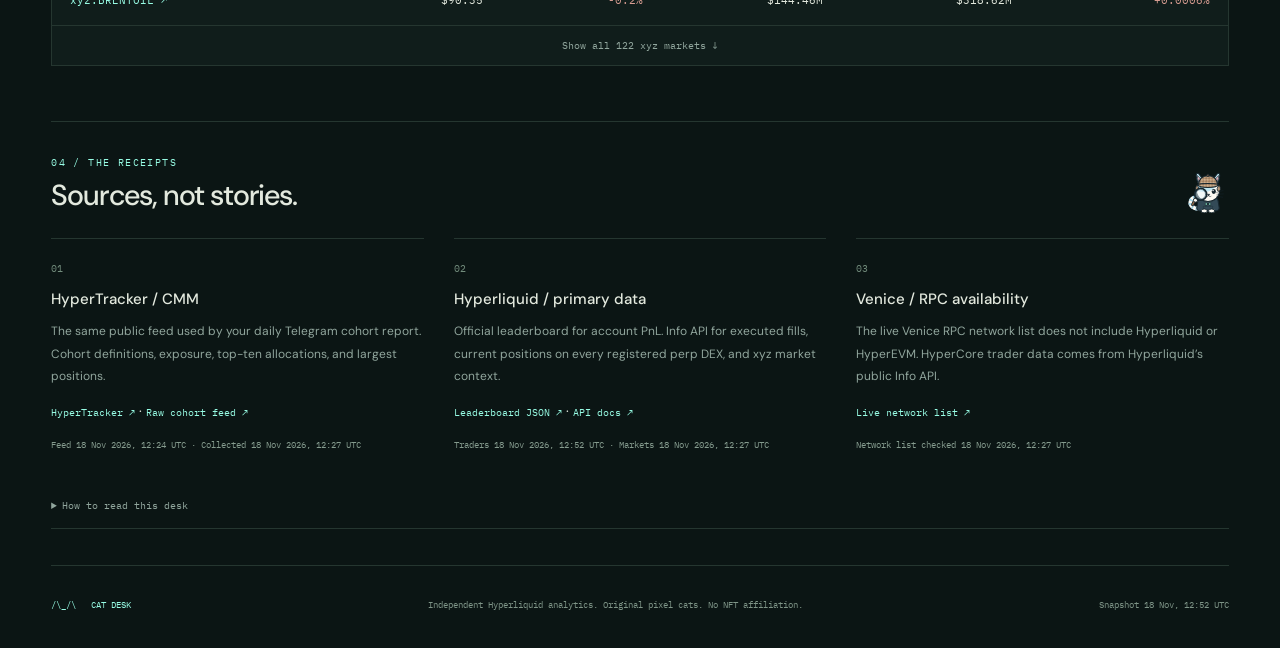
==== commit 99322311: "Add individual and combined broker views with public eToro portfolios" ====
--- a/index.html
+++ b/index.html
@@ -30,6 +30,7 @@
         <a href="xyz.html#pair-trades">Open trades</a>
         <a href="xyz.html#tradfi">TradFi markets</a>
         <a href="index.html#xyz">xyz specialists</a>
+        <a href="platforms.html">Across platforms</a>
       </div></div>
       <div class="nav-dd"><button type="button" aria-expanded="false">Sources</button><div class="nav-menu">
         <a href="index.html#sources">Data sources</a>
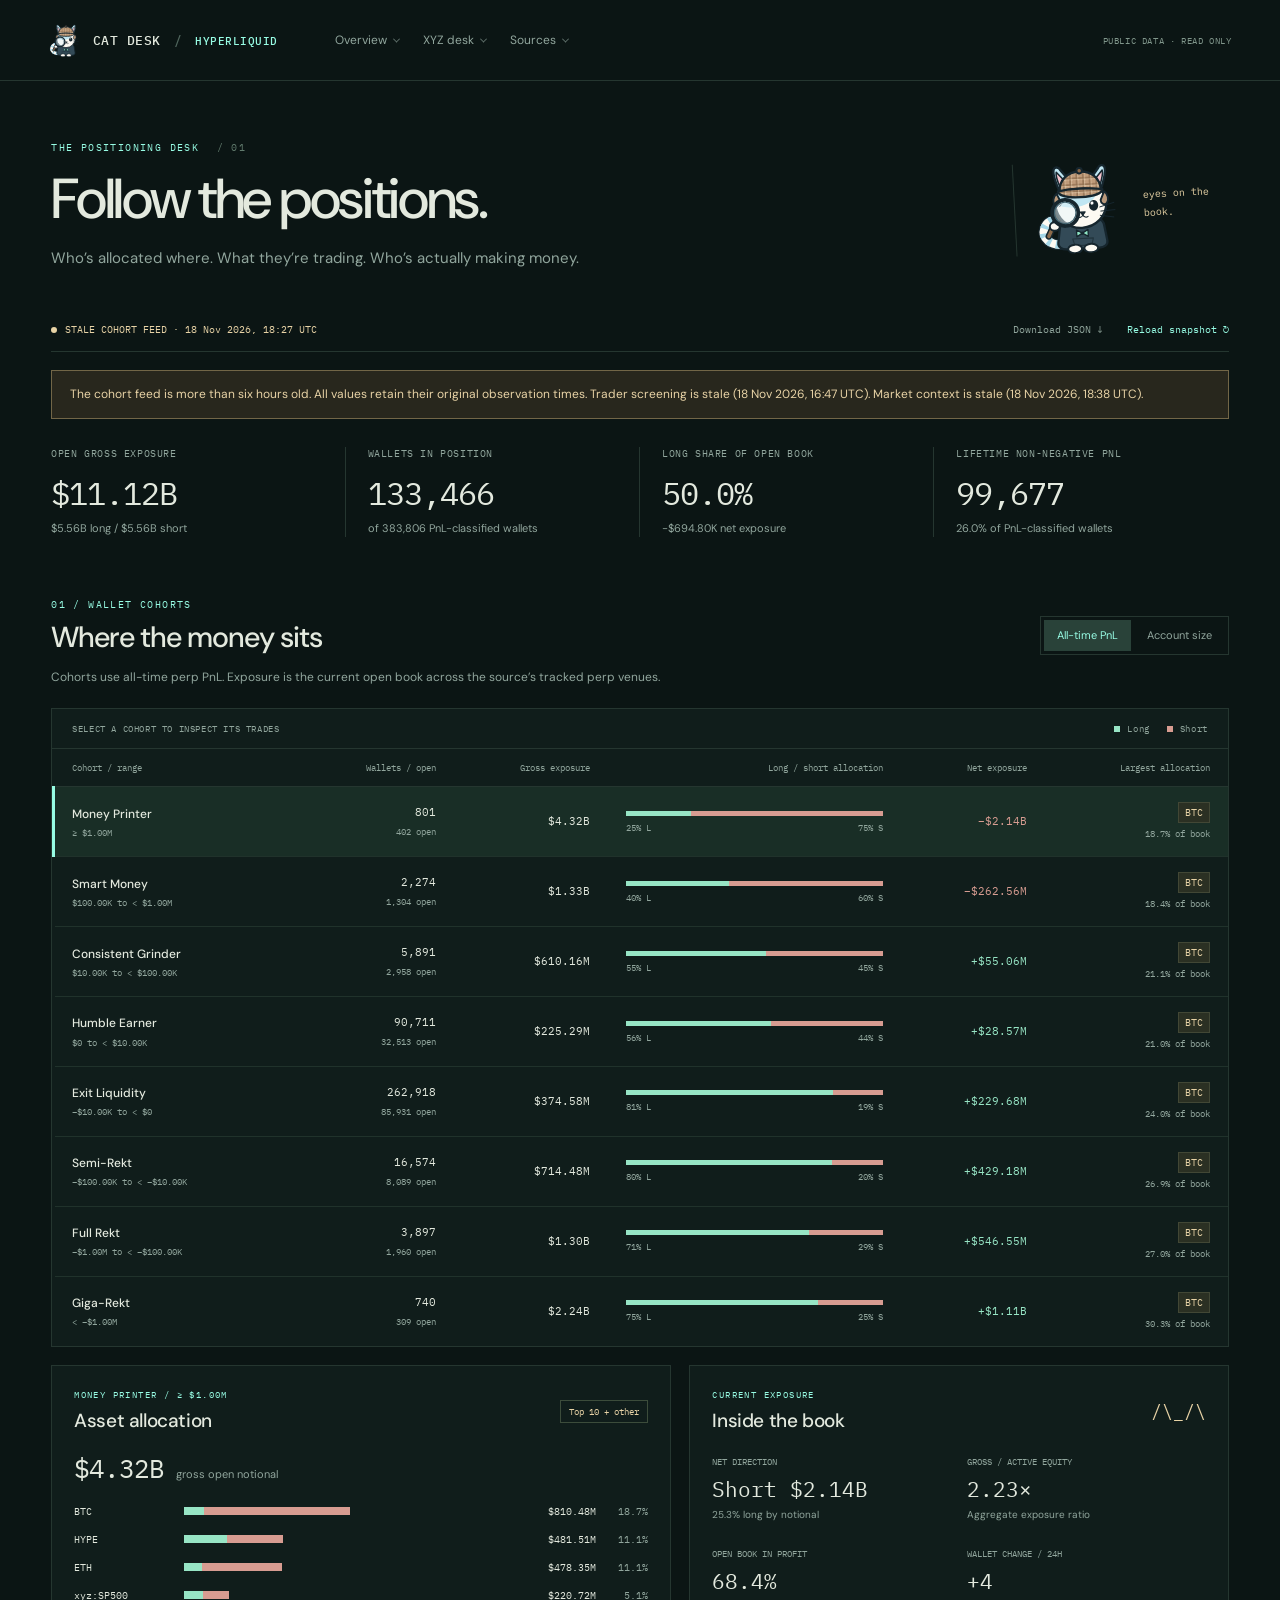
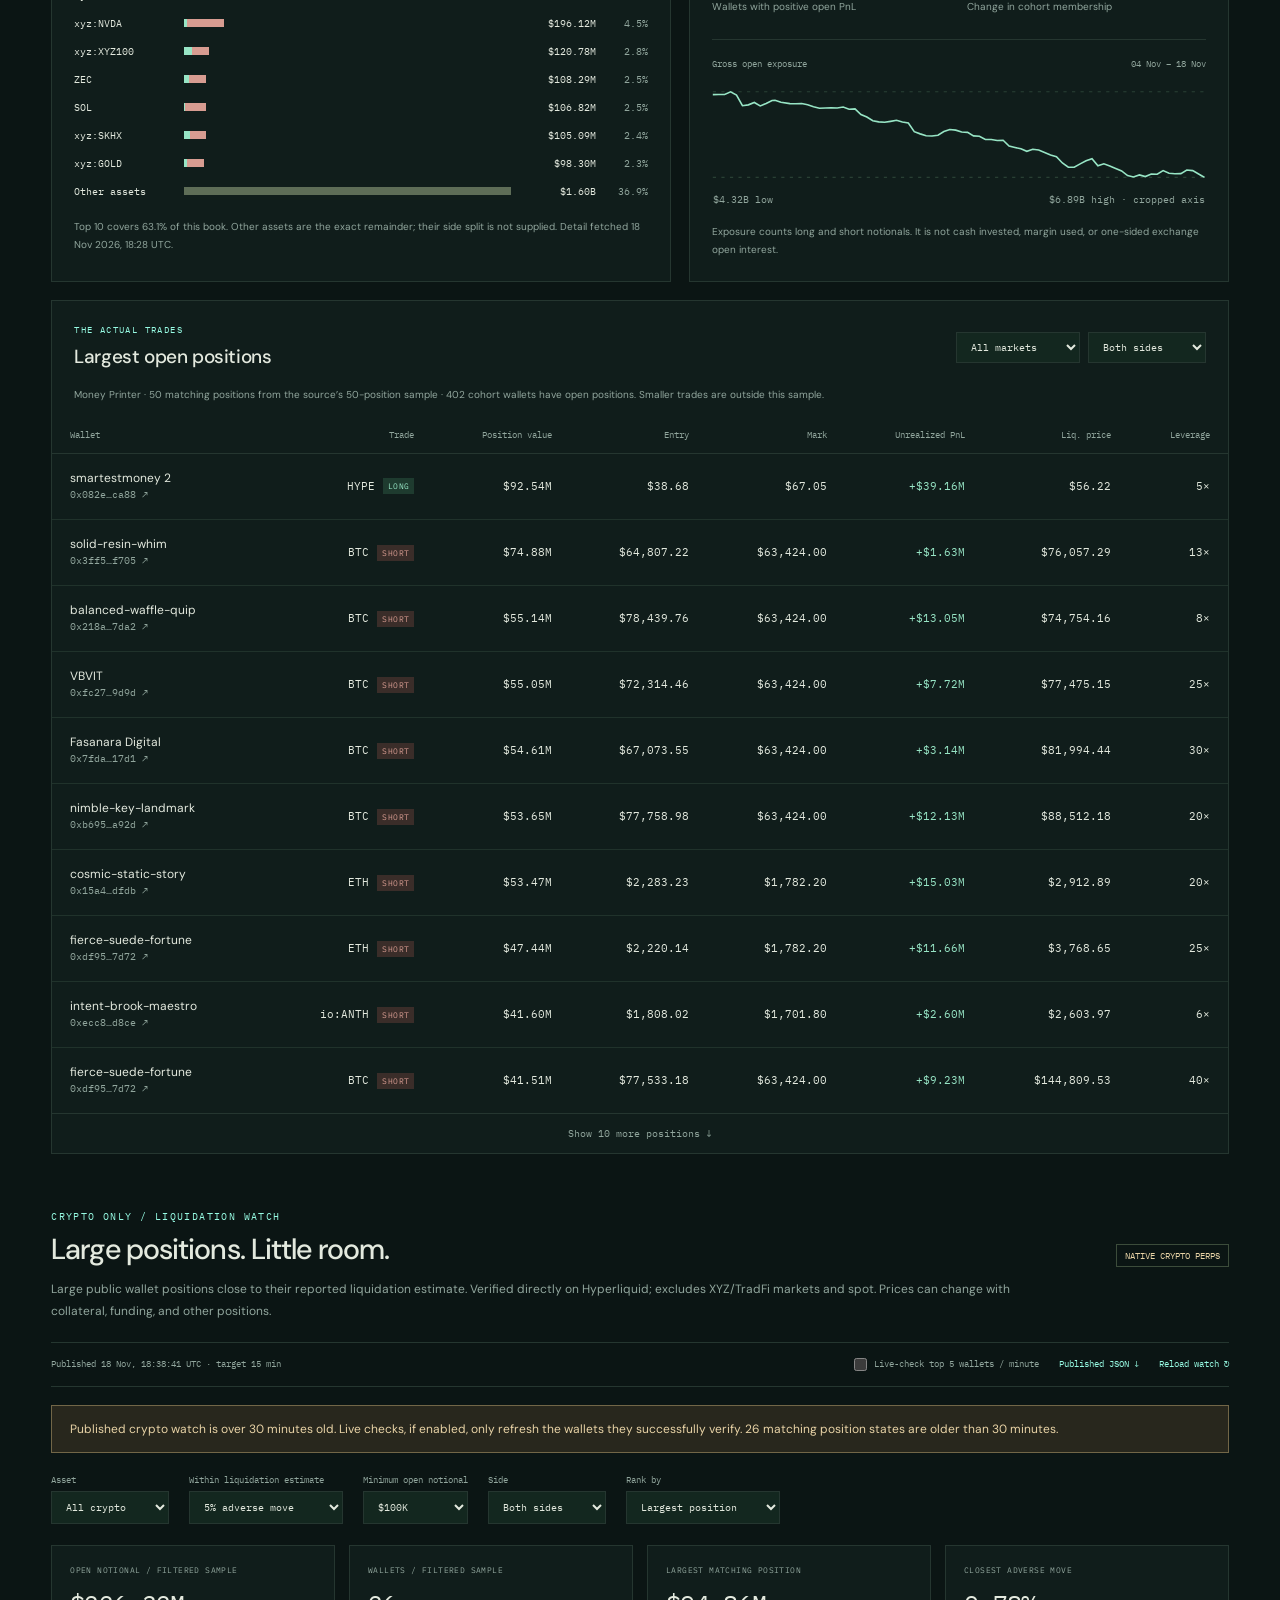
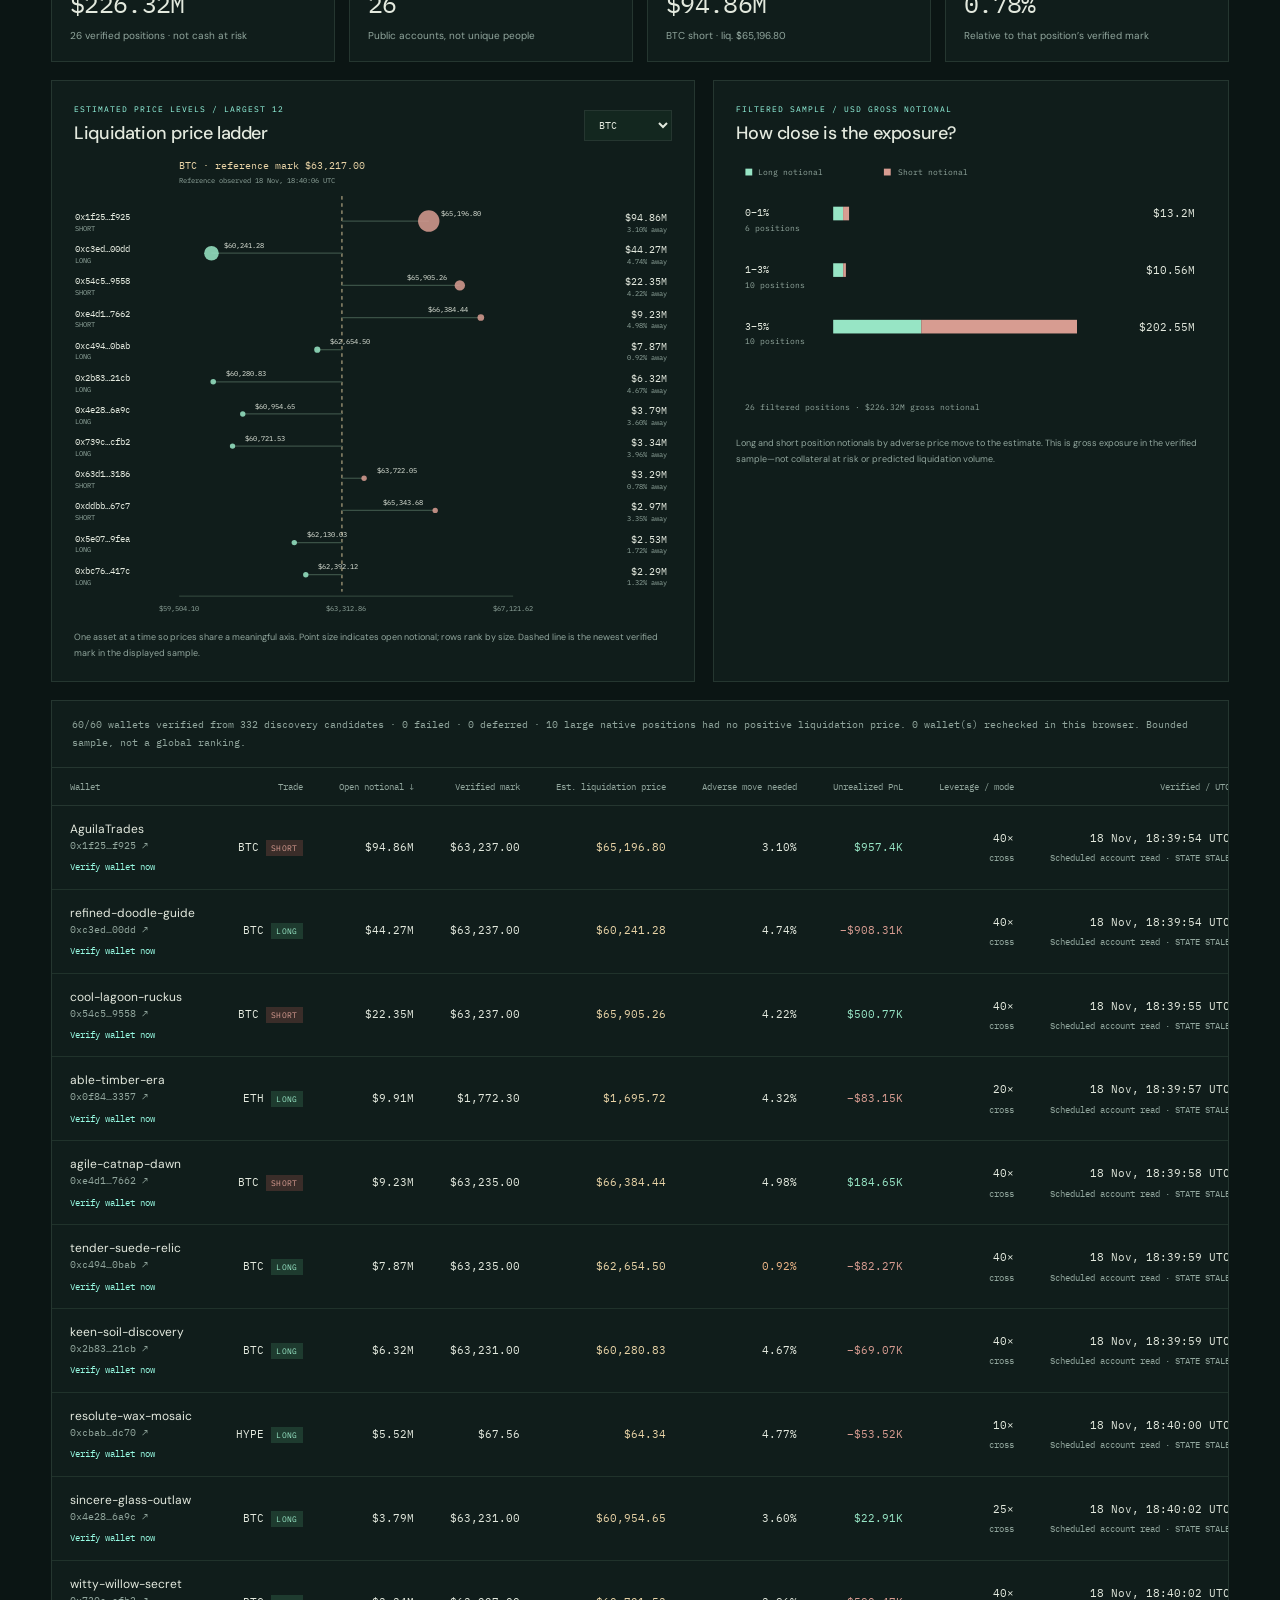
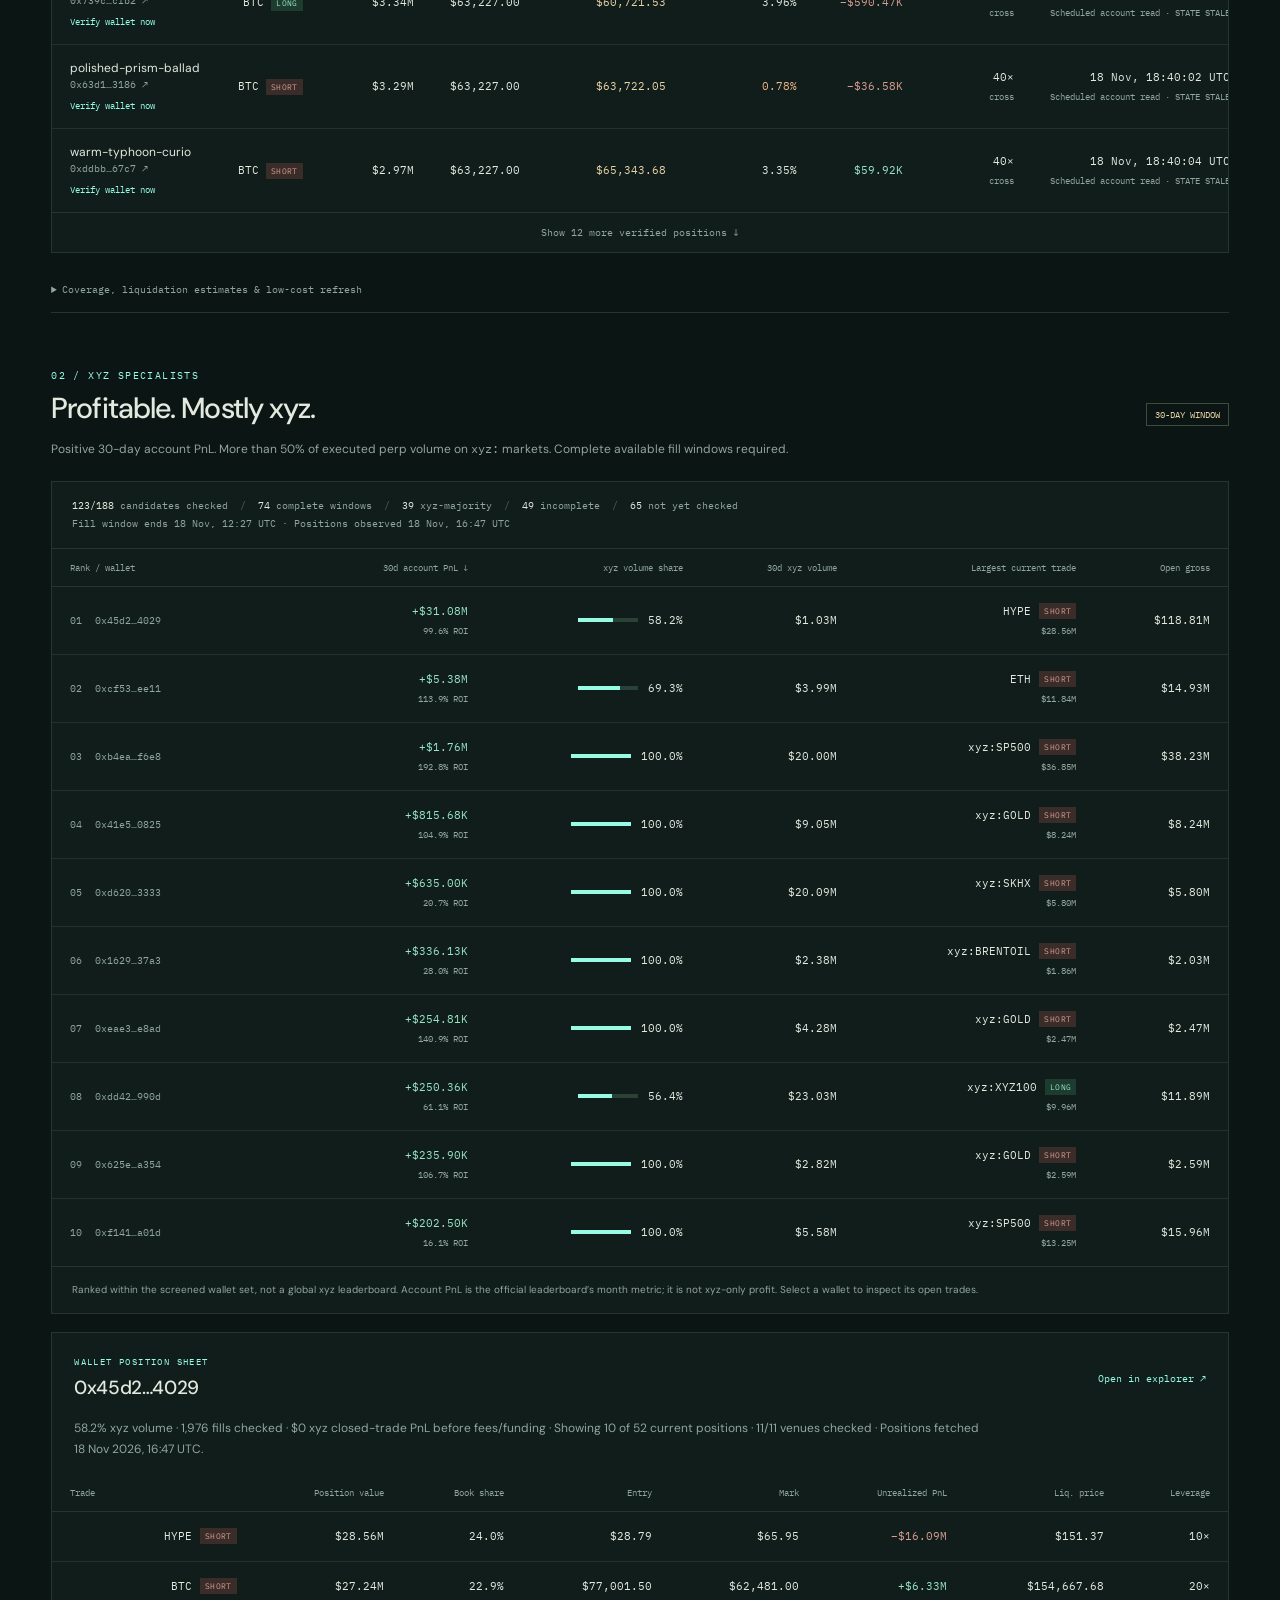
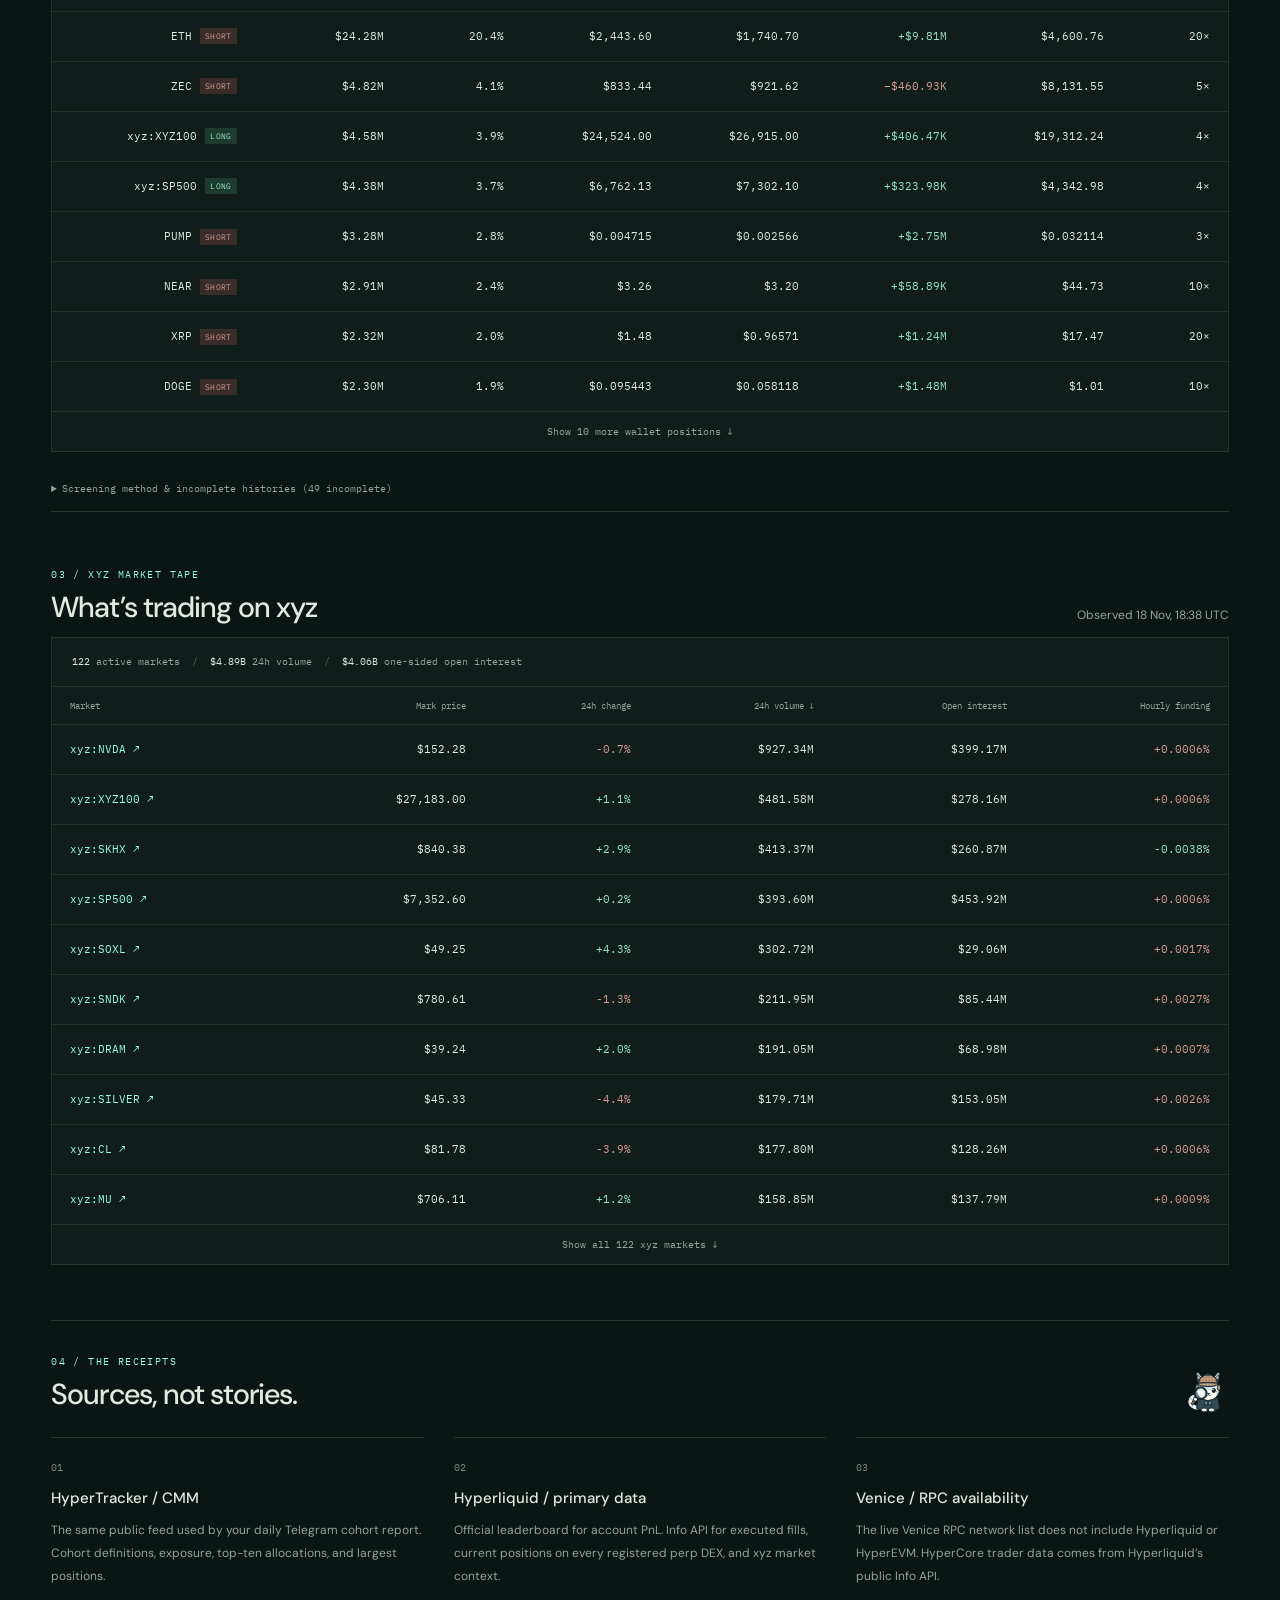
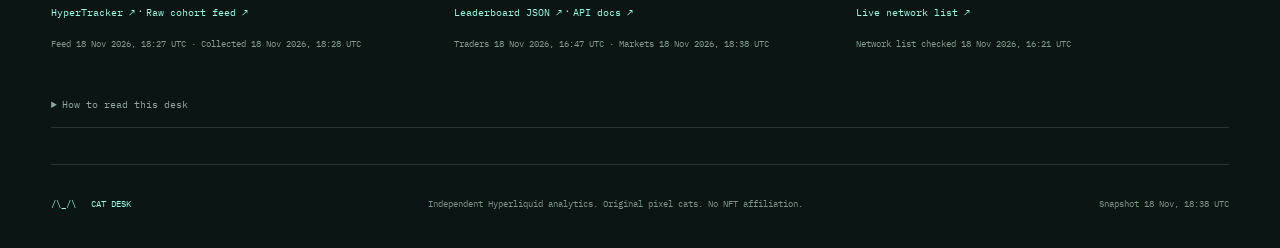
==== commit 4920edf3: "Add native crypto liquidation watch and frequent public snapshots" ====
--- a/index.html
+++ b/index.html
@@ -8,8 +8,11 @@
   <title>Cat Desk — Hyperliquid trader analytics</title>
   <link rel="icon" href="assets/cat-detective.svg" type="image/svg+xml">
   <link rel="stylesheet" href="styles.css">
+  <link rel="stylesheet" href="liquidations.css">
   <script src="nav.js" defer></script>
+  <script src="data-feed.js" defer></script>
   <script src="app.js" defer></script>
+  <script src="liquidations.js" defer></script>
 </head>
 <body>
   <a class="skip-link" href="#cohorts">Skip to data</a>
@@ -23,6 +26,7 @@
         <a href="index.html#allocation">Asset allocation</a>
         <a href="index.html#book">Inside the book</a>
         <a href="index.html#positions">Largest open positions</a>
+        <a href="index.html#liquidations">Crypto liquidation watch</a>
       </div></div>
       <div class="nav-dd"><button type="button" aria-expanded="false">XYZ desk</button><div class="nav-menu">
         <a href="xyz.html#matrix">Cohort matrix</a>
@@ -64,6 +68,18 @@
       <section class="panel positions-panel" id="positions" aria-labelledby="positions-heading"><div class="panel-heading"><div><p class="eyebrow">THE ACTUAL TRADES</p><h3 id="positions-heading">Largest open positions</h3></div><div class="filter-pair"><label class="sr-only" for="position-market">Position market</label><select id="position-market"><option value="all">All markets</option><option value="xyz">xyz only</option></select><label class="sr-only" for="position-side">Position side</label><select id="position-side"><option value="all">Both sides</option><option value="long">Long</option><option value="short">Short</option></select></div></div><p class="footnote" id="position-coverage"></p><div class="table-scroll"><table><thead><tr><th scope="col">Wallet</th><th scope="col">Trade</th><th scope="col">Position value</th><th scope="col">Entry</th><th scope="col">Mark</th><th scope="col">Unrealized PnL</th><th scope="col">Liq. price</th><th scope="col">Leverage</th></tr></thead><tbody id="position-rows"></tbody></table></div><button id="more-positions" class="more-button" type="button" hidden>Show more positions ↓</button></section>
     </section>
 
+    <section id="liquidations" class="section" aria-labelledby="liq-heading">
+      <div class="section-head"><div><p class="eyebrow">CRYPTO ONLY / LIQUIDATION WATCH</p><h2 id="liq-heading">Large positions. Little room.</h2></div><span class="chip">NATIVE CRYPTO PERPS</span></div>
+      <p class="section-note">Large public wallet positions close to their reported liquidation estimate. Verified directly on Hyperliquid; excludes XYZ/TradFi markets and spot. Prices can change with collateral, funding, and other positions.</p>
+      <div class="liq-status"><span id="liq-freshness" role="status">Loading crypto watch…</span><div><label><input id="liq-live" type="checkbox"> Live-check top 5 wallets / minute</label><a href="data/liquidations.json" download="crypto-liquidation-watch.json">Published JSON ↓</a><button id="liq-reload" type="button" class="text-button">Reload watch ↻</button></div></div>
+      <div id="liq-notice" class="notice" role="status" hidden></div>
+      <div class="liq-controls"><div><label for="liq-asset">Asset</label><select id="liq-asset"><option value="all">All crypto</option></select></div><div><label for="liq-distance">Within liquidation estimate</label><select id="liq-distance"><option value="0.01">1% adverse move</option><option value="0.03">3% adverse move</option><option value="0.05" selected>5% adverse move</option><option value="0.1">10% adverse move</option><option value="0.2">20% adverse move</option></select></div><div><label for="liq-minimum">Minimum open notional</label><select id="liq-minimum"><option value="100000">$100K</option><option value="500000">$500K</option><option value="1000000">$1M</option><option value="5000000">$5M</option></select></div><div><label for="liq-side">Side</label><select id="liq-side"><option value="all">Both sides</option><option value="long">Long</option><option value="short">Short</option></select></div><div><label for="liq-sort">Rank by</label><select id="liq-sort"><option value="size">Largest position</option><option value="distance">Closest estimate</option></select></div></div>
+      <div id="liq-kpis" class="liq-kpis" aria-label="Verified near-liquidation sample"></div>
+      <div class="liq-chart-grid"><section class="panel"><div class="panel-heading"><div><p class="eyebrow">ESTIMATED PRICE LEVELS / LARGEST 12</p><h3>Liquidation price ladder</h3></div><div><label for="liq-chart-asset" class="sr-only">Price-ladder asset</label><select id="liq-chart-asset"></select></div></div><div id="liq-ladder" class="liq-ladder"></div><p class="footnote chart-note">One asset at a time so prices share a meaningful axis. Point size indicates open notional; rows rank by size. Dashed line is the newest verified mark in the displayed sample.</p></section><section class="panel"><div class="panel-heading"><div><p class="eyebrow">FILTERED SAMPLE / USD GROSS NOTIONAL</p><h3>How close is the exposure?</h3></div></div><div id="liq-distance-chart" class="liq-distance-chart"></div><p class="footnote chart-note">Long and short position notionals by adverse price move to the estimate. This is gross exposure in the verified sample—not collateral at risk or predicted liquidation volume.</p></section></div>
+      <div class="panel liq-table-panel"><p class="coverage-strip" id="liq-coverage"></p><div class="table-scroll"><table><thead><tr><th scope="col">Wallet</th><th scope="col">Trade</th><th scope="col">Open notional ↓</th><th scope="col">Verified mark</th><th scope="col">Est. liquidation price</th><th scope="col">Adverse move needed</th><th scope="col">Unrealized PnL</th><th scope="col">Leverage / mode</th><th scope="col">Verified / UTC</th></tr></thead><tbody id="liq-rows"></tbody></table></div><button type="button" class="more-button" id="more-liquidations" hidden>Show more verified positions ↓</button></div>
+      <details class="method-details"><summary>Coverage, liquidation estimates &amp; low-cost refresh</summary><div class="reading-guide"><p id="liq-method"></p><p><strong>Distance.</strong> For a long: (mark − liquidation) ÷ mark. For a short: (liquidation − mark) ÷ mark. Mark comes from the same account response as the liquidation estimate. A crossed estimate is labeled “at/beyond,” not asserted to be a completed liquidation. Missing/null liquidation prices are not treated as zero risk.</p><p><strong>Refresh.</strong> Public snapshots are scheduled every 15 minutes; GitHub may delay runs. This watch checks for a new published file every minute while visible. Optional live checks read at most five displayed native wallets per minute directly from the free public Info API. Only verified replies update rows; closed positions disappear. No fill-history scan, broker key, or paid RPC is needed.</p><p><strong>Cost.</strong> This is a public repository on standard GitHub-hosted runners, which have free Actions compute under <a href="https://docs.github.com/en/billing/concepts/product-billing/github-actions" target="_blank" rel="noopener noreferrer">GitHub’s published policy</a>. The fast job creates no new cache or artifact uploads. Full trader-history screening stays on its slower schedule; broker collection stays end-of-day.</p></div></details>
+    </section>
+
     <section id="xyz" class="section" aria-labelledby="xyz-heading"><div class="section-head"><div><p class="eyebrow">02 / XYZ SPECIALISTS</p><h2 id="xyz-heading">Profitable. Mostly xyz.</h2></div><span class="chip">30-DAY WINDOW</span></div><p class="section-note">Positive 30-day account PnL. More than 50% of executed perp volume on <code>xyz:</code> markets. Complete available fill windows required.</p>
       <div class="panel"><div id="trader-coverage" class="coverage-strip">Loading trader coverage…</div><div class="table-scroll"><table class="trader-table"><thead><tr><th scope="col">Rank / wallet</th><th scope="col">30d account PnL ↓</th><th scope="col">xyz volume share</th><th scope="col">30d xyz volume</th><th scope="col">Largest current trade</th><th scope="col">Open gross</th></tr></thead><tbody id="trader-rows"></tbody></table></div><p class="footnote table-footnote">Ranked within the screened wallet set, not a global xyz leaderboard. Account PnL is the official leaderboard’s month metric; it is not xyz-only profit. Select a wallet to inspect its open trades.</p></div>
       <section class="panel trader-detail" id="trader-detail" aria-labelledby="trader-detail-heading" hidden><div class="panel-heading"><div><p class="eyebrow">WALLET POSITION SHEET</p><h3 id="trader-detail-heading"></h3></div><a id="trader-explorer" target="_blank" rel="noopener noreferrer">Open in explorer ↗</a></div><p class="section-note" id="trader-detail-meta"></p><div class="table-scroll"><table><thead><tr><th scope="col">Trade</th><th scope="col">Position value</th><th scope="col">Book share</th><th scope="col">Entry</th><th scope="col">Mark</th><th scope="col">Unrealized PnL</th><th scope="col">Liq. price</th><th scope="col">Leverage</th></tr></thead><tbody id="trader-position-rows"></tbody></table></div><button type="button" id="more-trader-positions" class="more-button" hidden>Show more wallet positions ↓</button></section>
--- a/liquidations.css
+++ b/liquidations.css
@@ -0,0 +1,37 @@
+.liq-status{border-top:1px solid var(--line);border-bottom:1px solid var(--line);padding:13px 0;display:flex;align-items:center;justify-content:space-between;gap:16px;font:9px/1.8 var(--mono);color:var(--muted)}
+.liq-status>div{display:flex;align-items:center;gap:20px}
+.liq-status label{display:flex;gap:7px;align-items:center;cursor:pointer}
+.liq-status input{accent-color:var(--mint);margin:0}
+.liq-controls{display:flex;flex-wrap:wrap;gap:14px 20px;margin:21px 0}
+.liq-controls>div{display:flex;flex-direction:column;gap:6px}
+.liq-controls label{font:9px var(--mono);color:var(--muted)}
+.liq-controls select{font-size:10px;padding-top:8px;padding-bottom:8px}
+.liq-kpis{display:grid;grid-template-columns:repeat(4,1fr);gap:14px;margin:0 0 18px}
+.liq-kpis article{padding:17px 18px;border:1px solid var(--line);background:var(--panel);min-width:0}
+.liq-kpis article>p{font:8px/1.8 var(--mono);letter-spacing:.4px;color:var(--muted)}
+.liq-kpis strong{font:25px var(--mono);display:block;letter-spacing:-.7px;margin:9px 0 7px;font-weight:400}
+.liq-kpis small{display:block;color:var(--muted);font-size:10px;line-height:1.7}
+.liq-chart-grid{display:grid;grid-template-columns:1.25fr 1fr;gap:18px}
+.liq-chart-grid>.panel{min-width:0}
+.liq-chart-grid .panel-heading{padding-bottom:8px}
+.liq-chart-grid .panel-heading h3{font-size:18px}
+.liq-chart-grid .panel-heading .eyebrow{font-size:8px;letter-spacing:1px}
+.liq-ladder{padding:0 15px 0 20px}
+.liq-distance-chart{padding:0 8px}
+.liq-chart-grid svg{display:block;width:100%;height:auto;overflow:visible;font-family:var(--mono);font-variant-numeric:tabular-nums}
+.liq-svg-wallet{font-size:10px;fill:var(--text)}
+.liq-svg-small{font-size:8px;fill:var(--muted)}
+.liq-svg-heading{font-size:11px;fill:var(--sand)}
+.liq-svg-price{font-size:8px;fill:var(--text)}
+.liq-svg-value{font-size:11px;fill:var(--text)}
+.liq-chart-grid circle:focus{outline:2px solid var(--sand);outline-offset:2px}
+.liq-chart-grid .chart-note{margin:12px 22px 19px;font-size:9px}
+.liq-empty{min-height:150px;display:flex;align-items:center;justify-content:center;padding:25px;text-align:center;font-size:12px;color:var(--muted)}
+.liq-table-panel{margin-top:18px}
+.liq-verify{display:block;font-size:9px;margin-top:6px}
+.liq-price{color:var(--sand)}
+.liq-close{color:#efb788}
+.liq-table-panel td{padding-top:15px;padding-bottom:15px}
+.liq-table-panel .wallet-name{max-width:175px}
+@media(max-width:1100px){.liq-status{align-items:flex-start;flex-direction:column;gap:8px}.liq-kpis{grid-template-columns:1fr 1fr}.liq-chart-grid{grid-template-columns:1fr}.liq-ladder{max-width:850px}.liq-distance-chart{max-width:650px}.liq-chart-grid .chart-note{max-width:760px}}
+@media(max-width:760px){.liq-status{font-size:8px}.liq-status>div{width:100%;justify-content:space-between;align-items:flex-start;gap:12px;flex-wrap:wrap}.liq-status label{font-size:8px}.liq-controls{display:grid;grid-template-columns:1fr 1fr;gap:14px 10px;margin-top:17px}.liq-controls select{width:100%;min-width:0;font-size:9px;padding-right:15px}.liq-controls label{font-size:8px;line-height:1.6}.liq-kpis{gap:10px}.liq-kpis article{padding:13px}.liq-kpis article>p{font-size:7px;letter-spacing:0}.liq-kpis strong{font-size:clamp(18px,5.5vw,24px)}.liq-kpis small{font-size:9px}.liq-chart-grid{gap:14px}.liq-chart-grid .panel-heading{padding:16px 12px 8px}.liq-chart-grid .panel-heading h3{font-size:17px}.liq-chart-grid .panel-heading .eyebrow{font-size:7px;letter-spacing:.4px}.liq-ladder{padding:0 6px}.liq-chart-grid .chart-note{margin:12px;font-size:9px}.liq-ladder svg{min-width:530px}.liq-ladder{overflow-x:auto}.liq-distance-chart{padding:0 4px}.liq-status .text-button{font-size:9px}.liq-table-panel .coverage-strip{font-size:9px}}
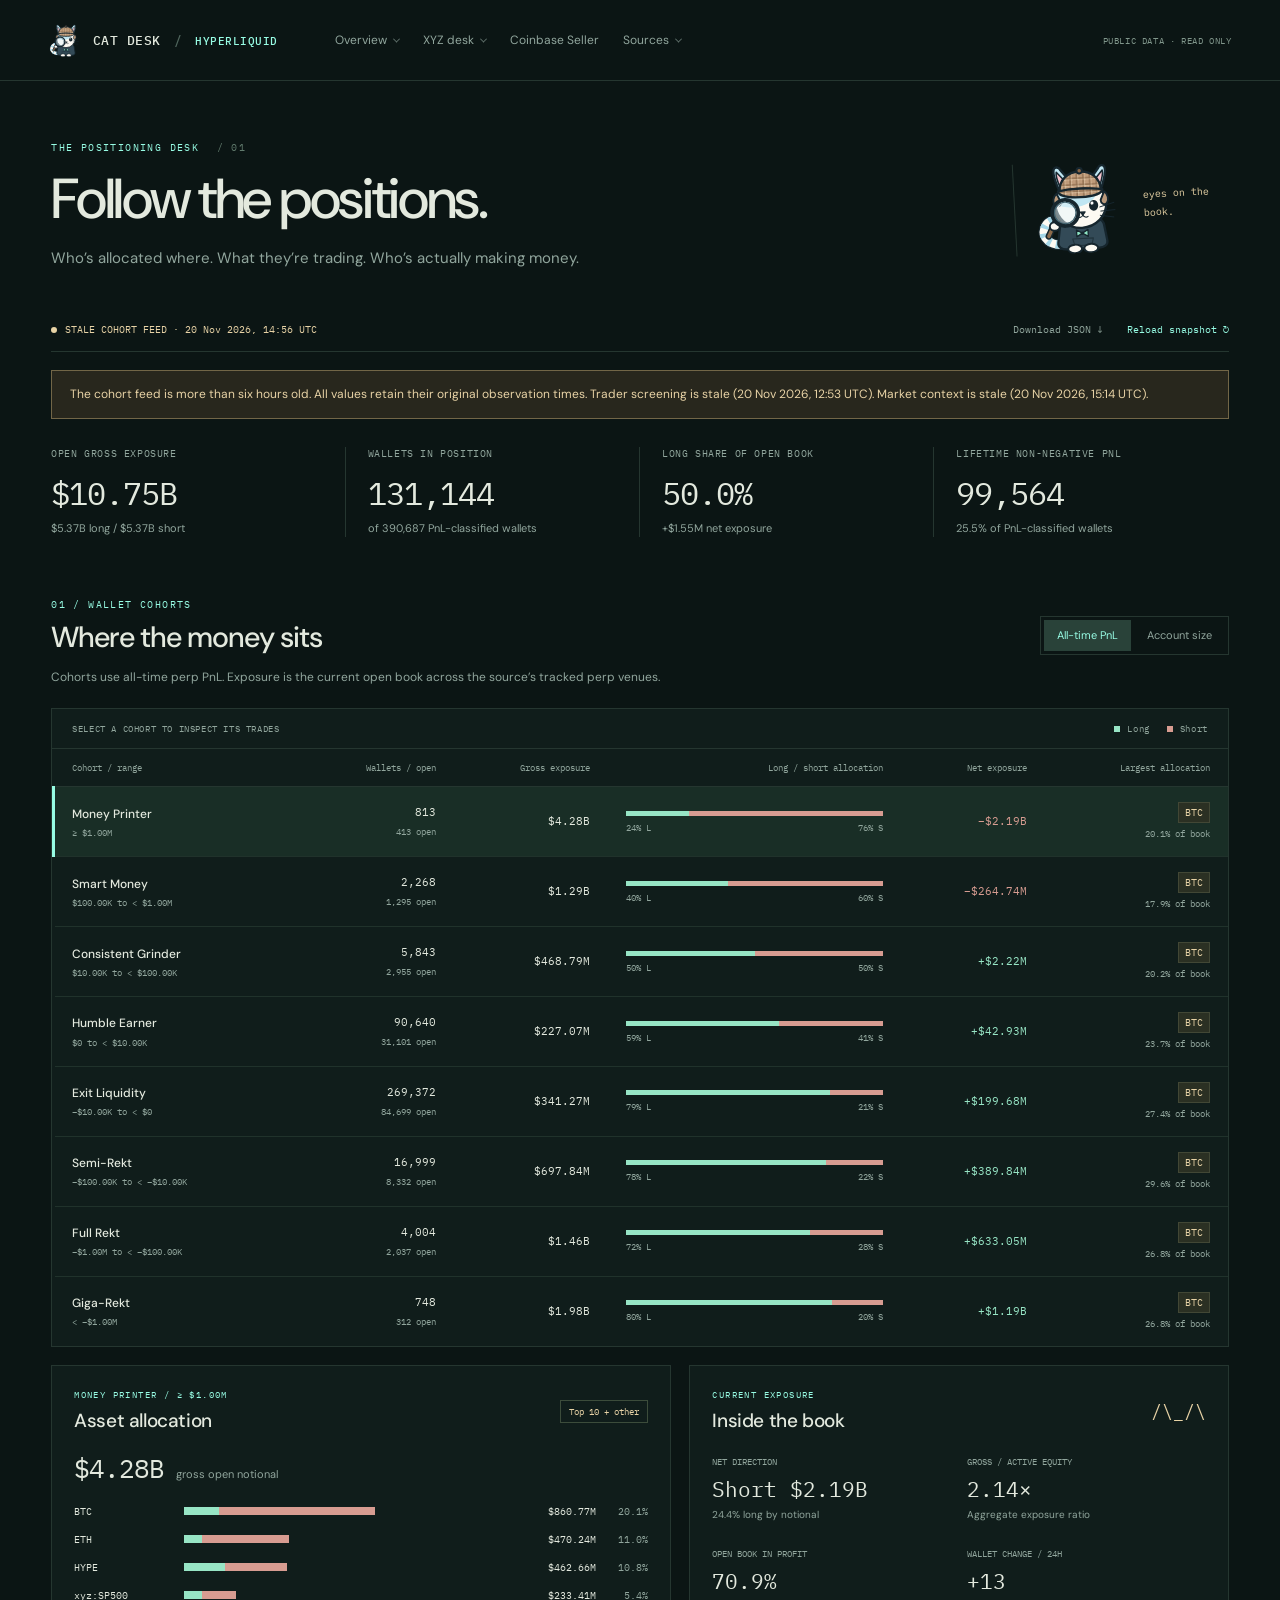
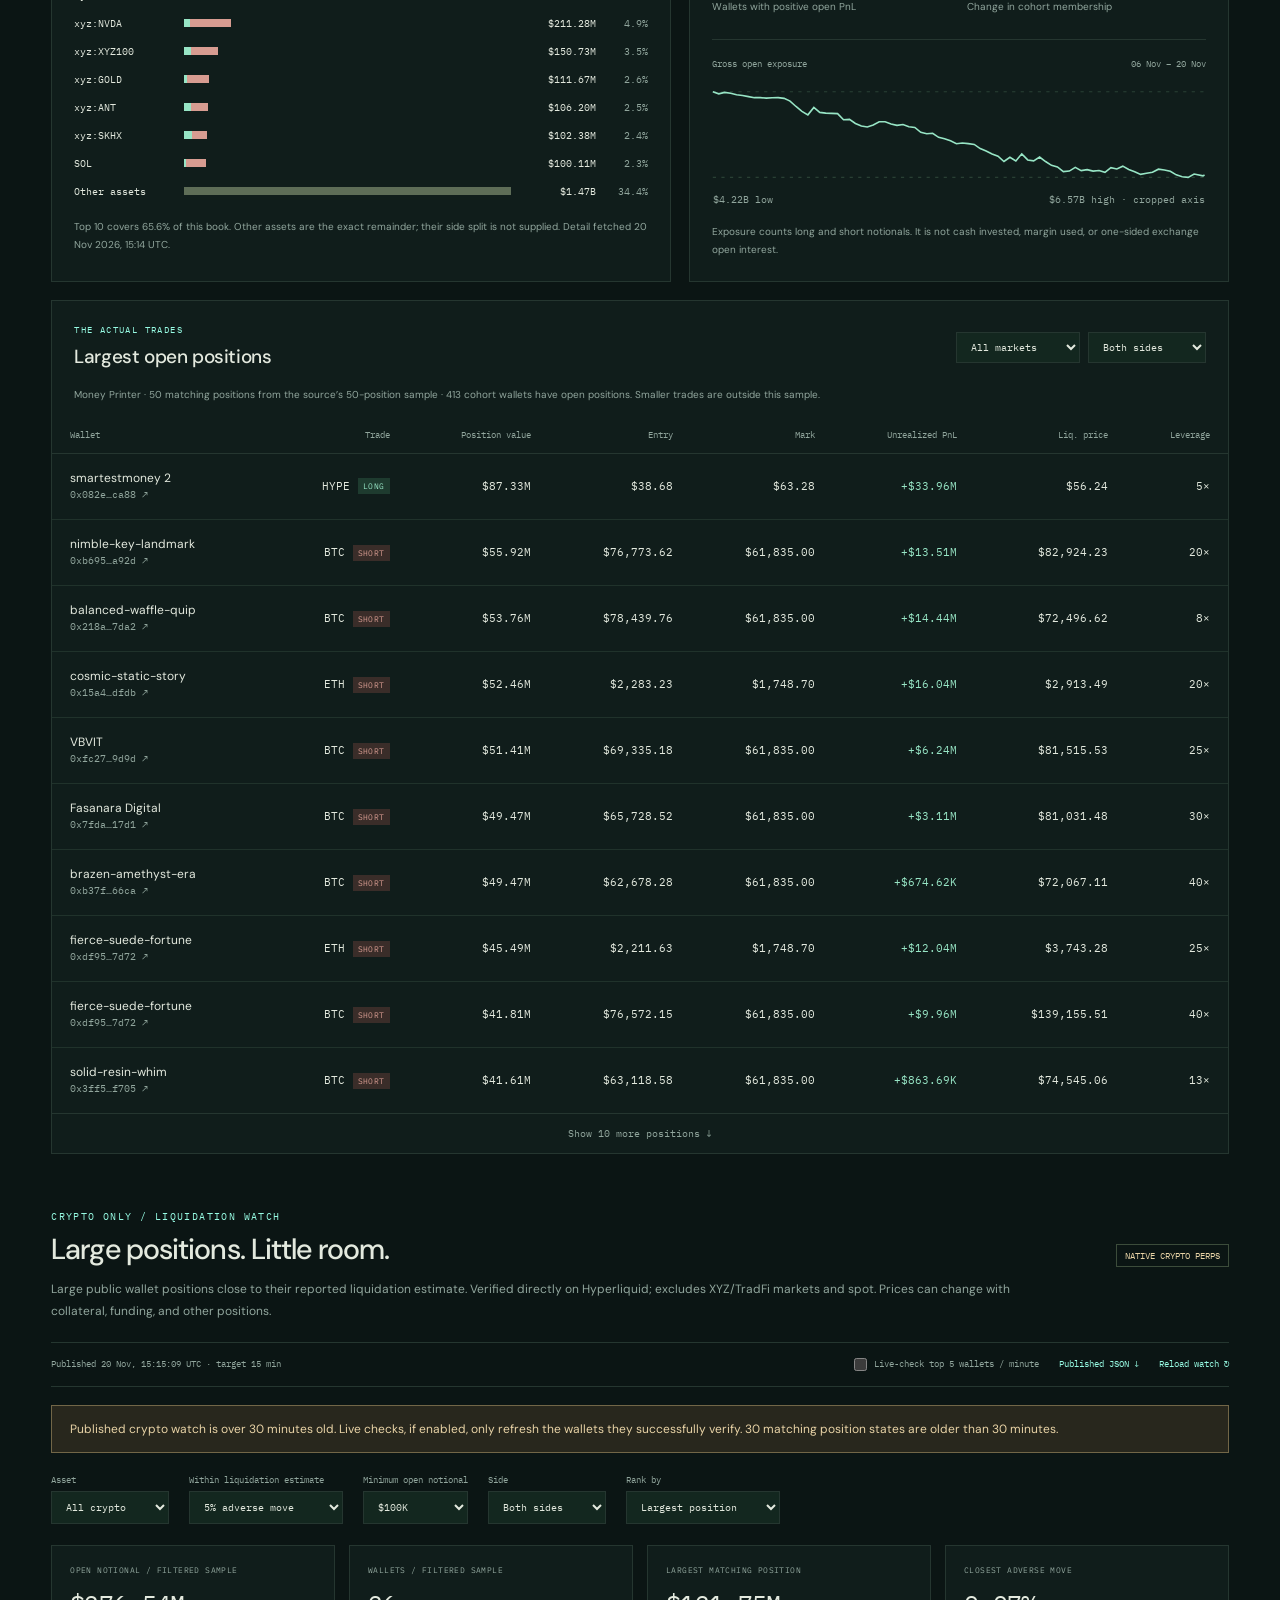
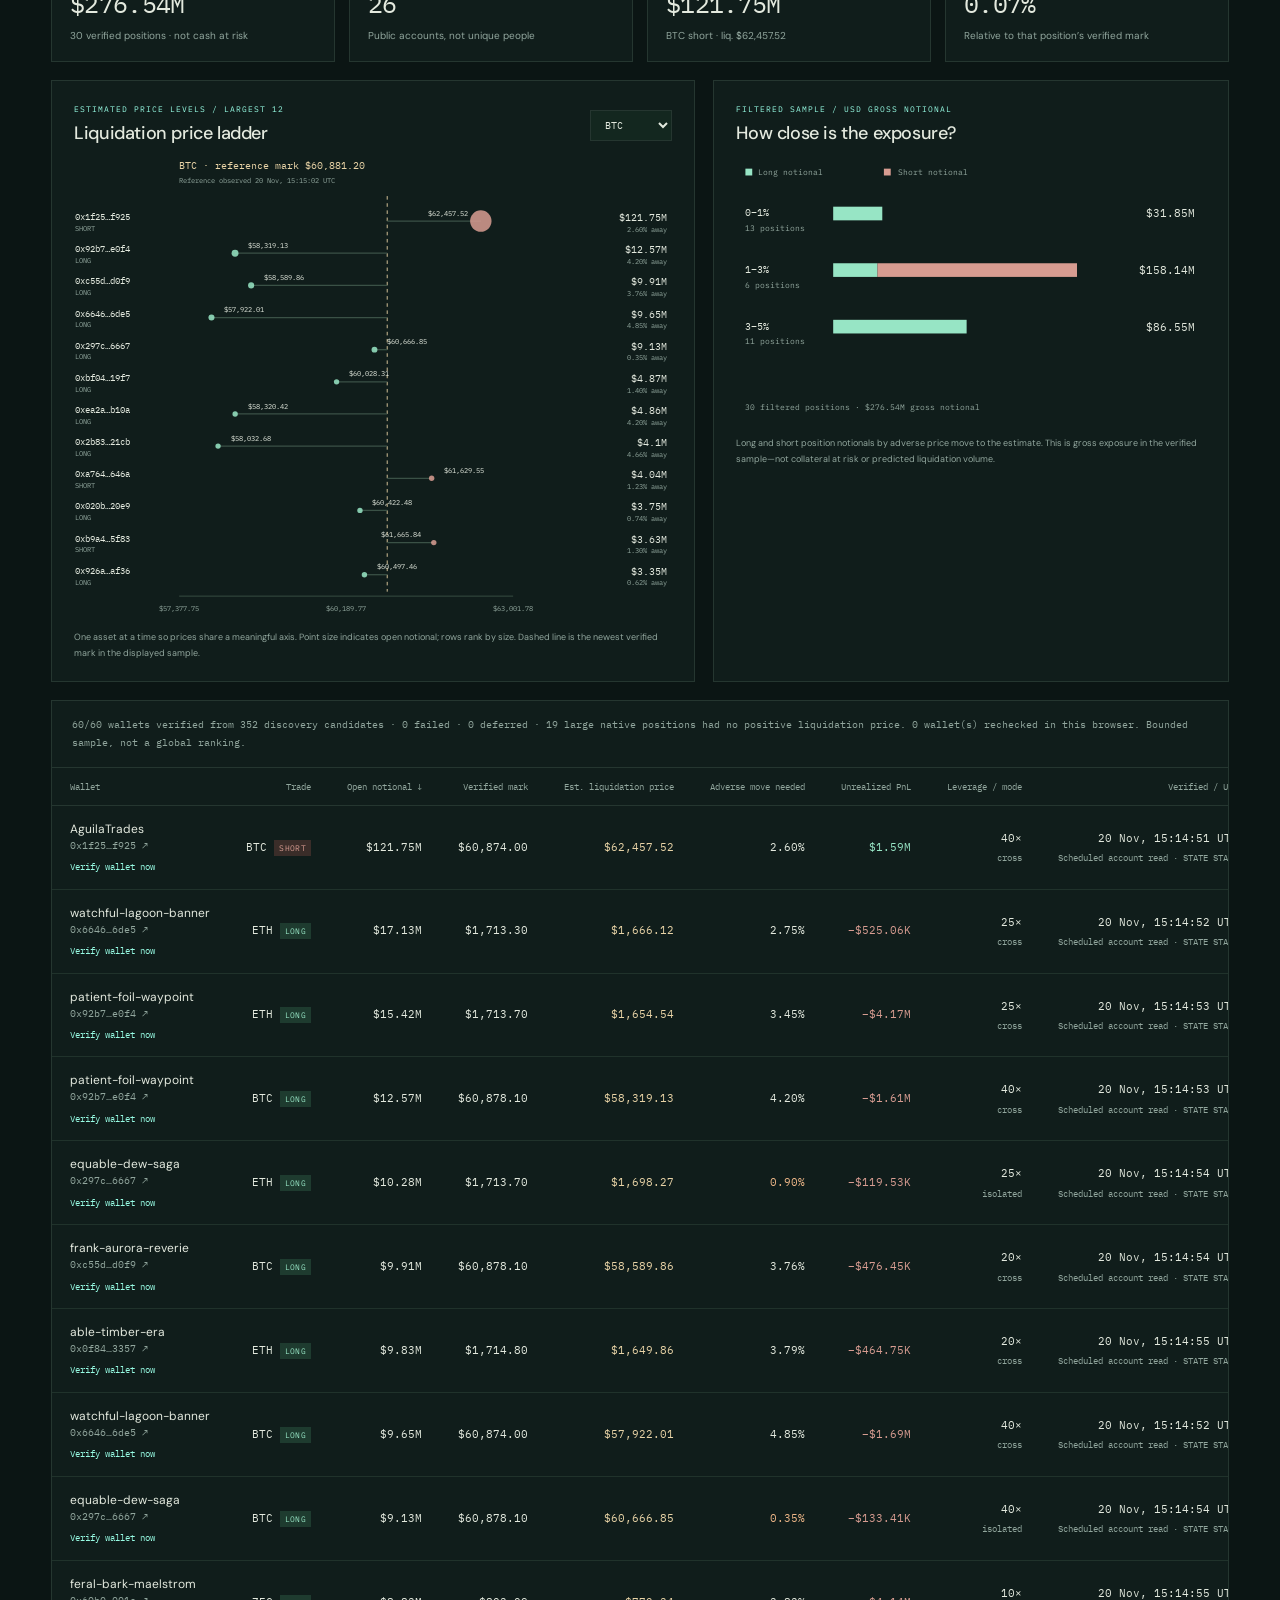
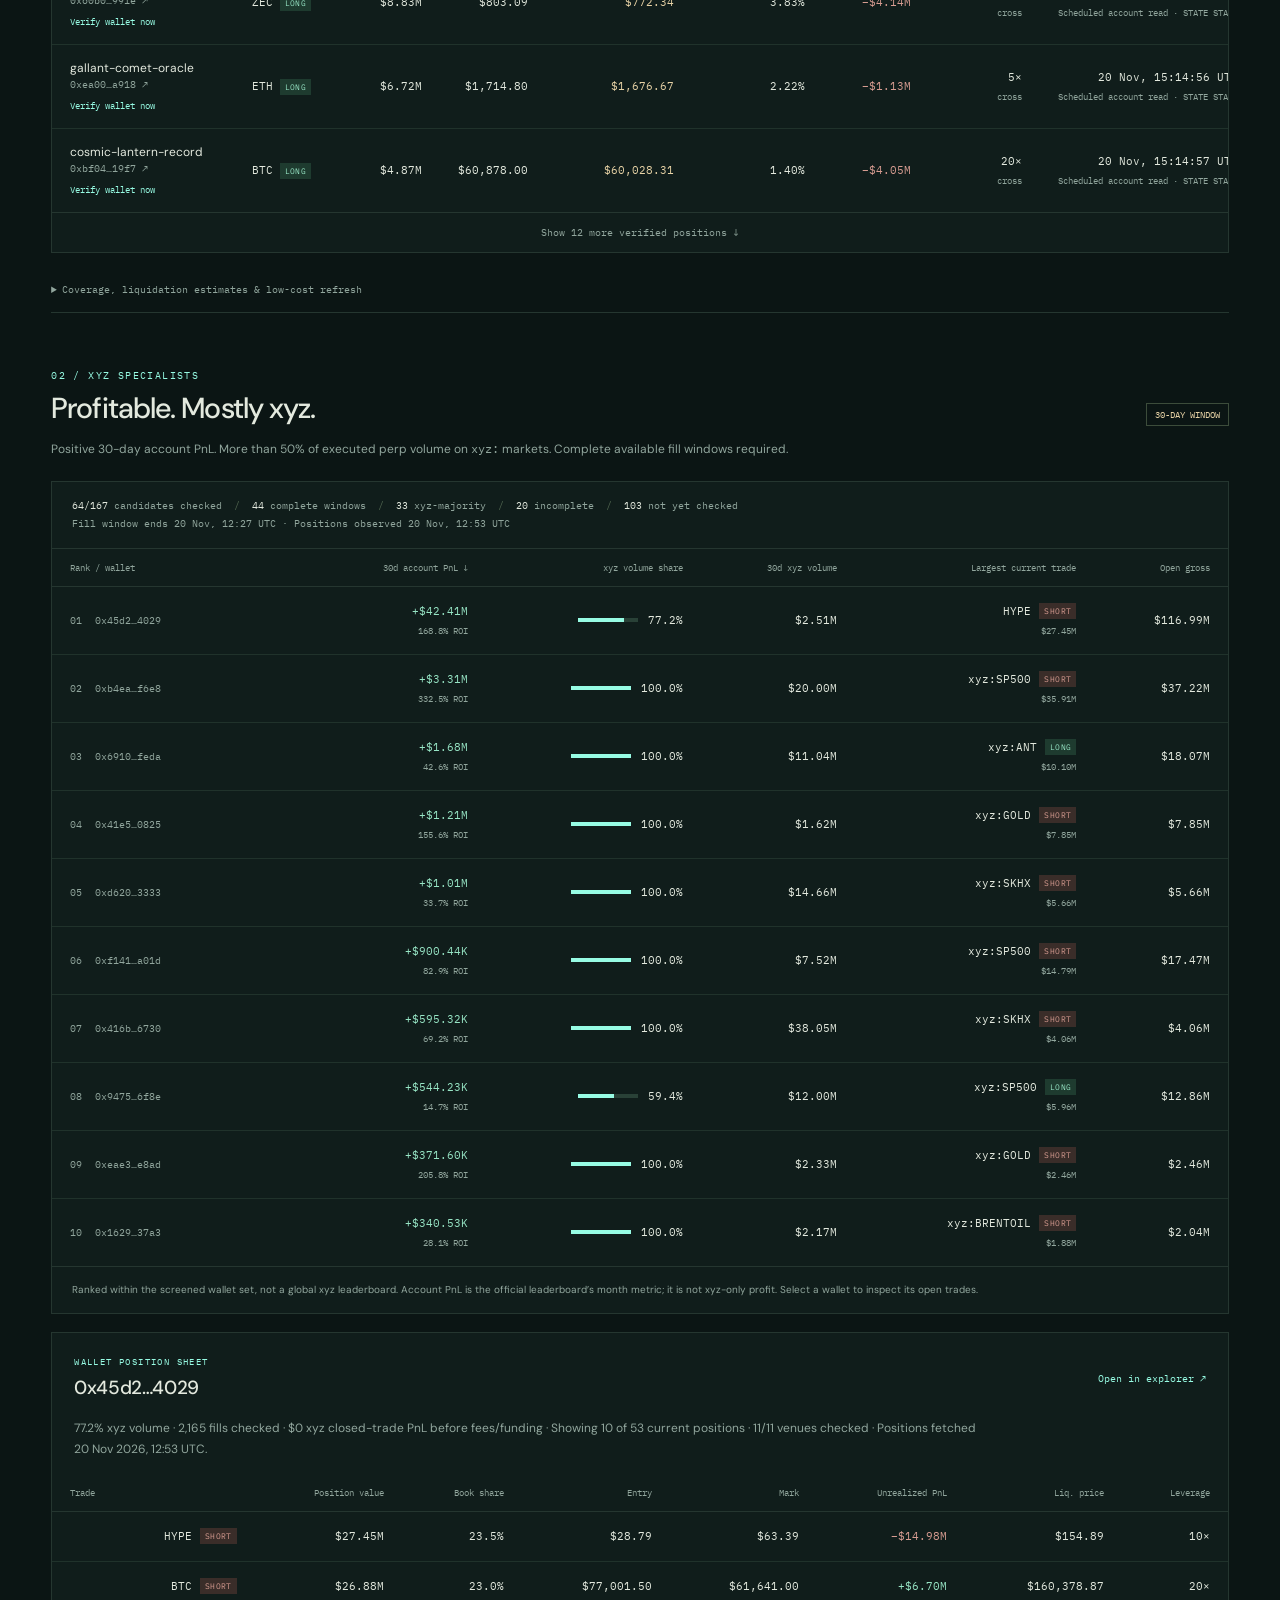
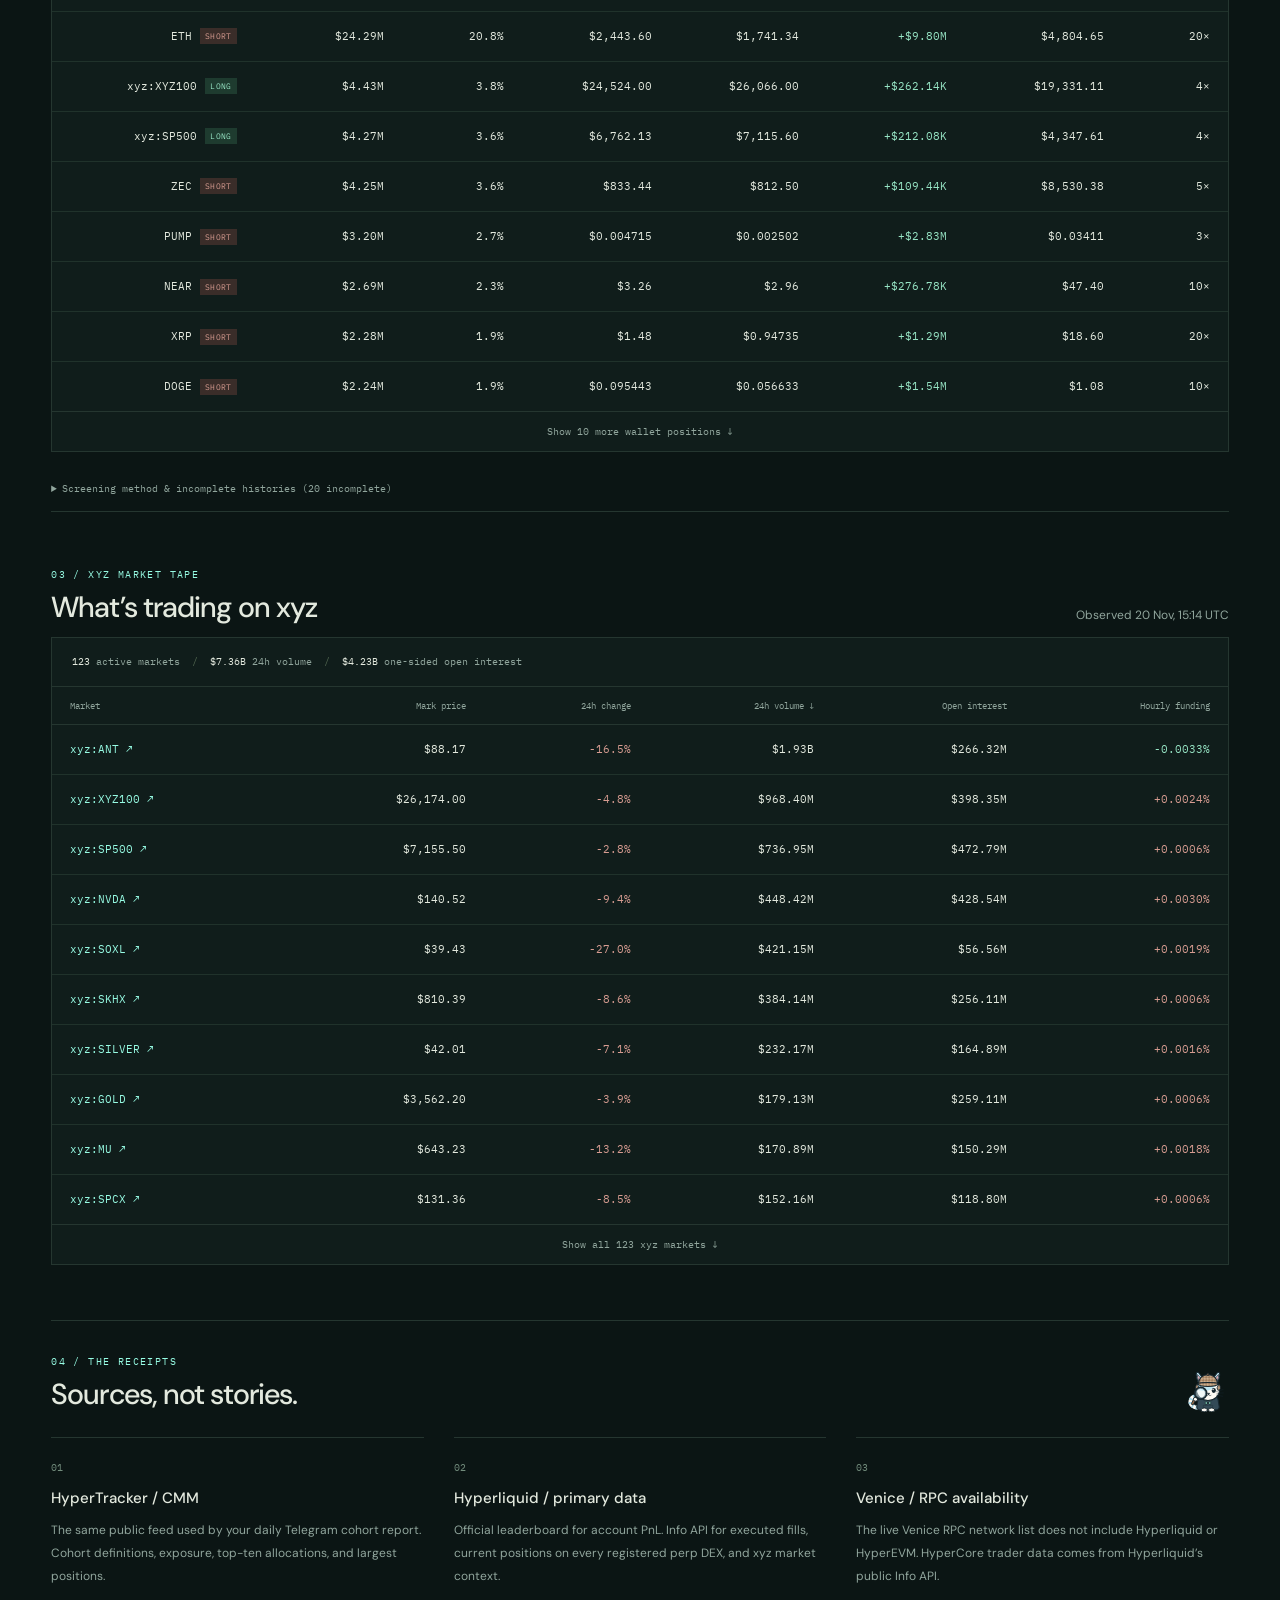
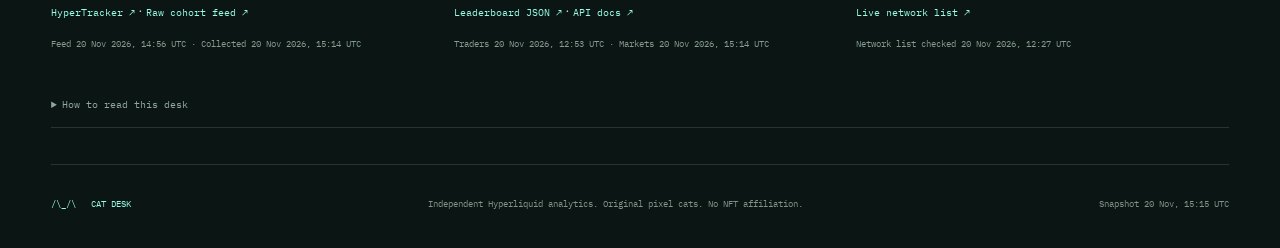
==== commit 32a85ad7: "Add Coinbase Seller investigation desk" ====
--- a/index.html
+++ b/index.html
@@ -36,6 +36,7 @@
         <a href="index.html#xyz">xyz specialists</a>
         <a href="platforms.html">Across platforms</a>
       </div></div>
+      <a href="coinbase-seller.html" class="seller-tab">Coinbase Seller</a>
       <div class="nav-dd"><button type="button" aria-expanded="false">Sources</button><div class="nav-menu">
         <a href="index.html#sources">Data sources</a>
         <a href="xyz.html#method">Coverage &amp; method</a>
--- a/styles.css
+++ b/styles.css
@@ -14,6 +14,7 @@
 .topbar nav{display:flex;align-items:center;gap:2px;margin:0}
 .topbar nav>a,.nav-dd>button{display:flex;align-items:center;gap:7px;padding:8px 11px;border:0;background:transparent;font:12px var(--sans);color:var(--muted);white-space:nowrap}
 .topbar nav>a:hover,.nav-dd>button:hover{color:var(--text);text-decoration:none}
+.topbar nav>a[aria-current=page]{color:var(--sand)}
 .nav-dd{position:relative}
 .nav-dd>button{cursor:pointer}
 .nav-dd>button::after{content:'';width:4px;height:4px;border-right:1px solid currentColor;border-bottom:1px solid currentColor;transform:rotate(45deg) translate(-1px,-1px);opacity:.65;transition:transform .15s ease}
